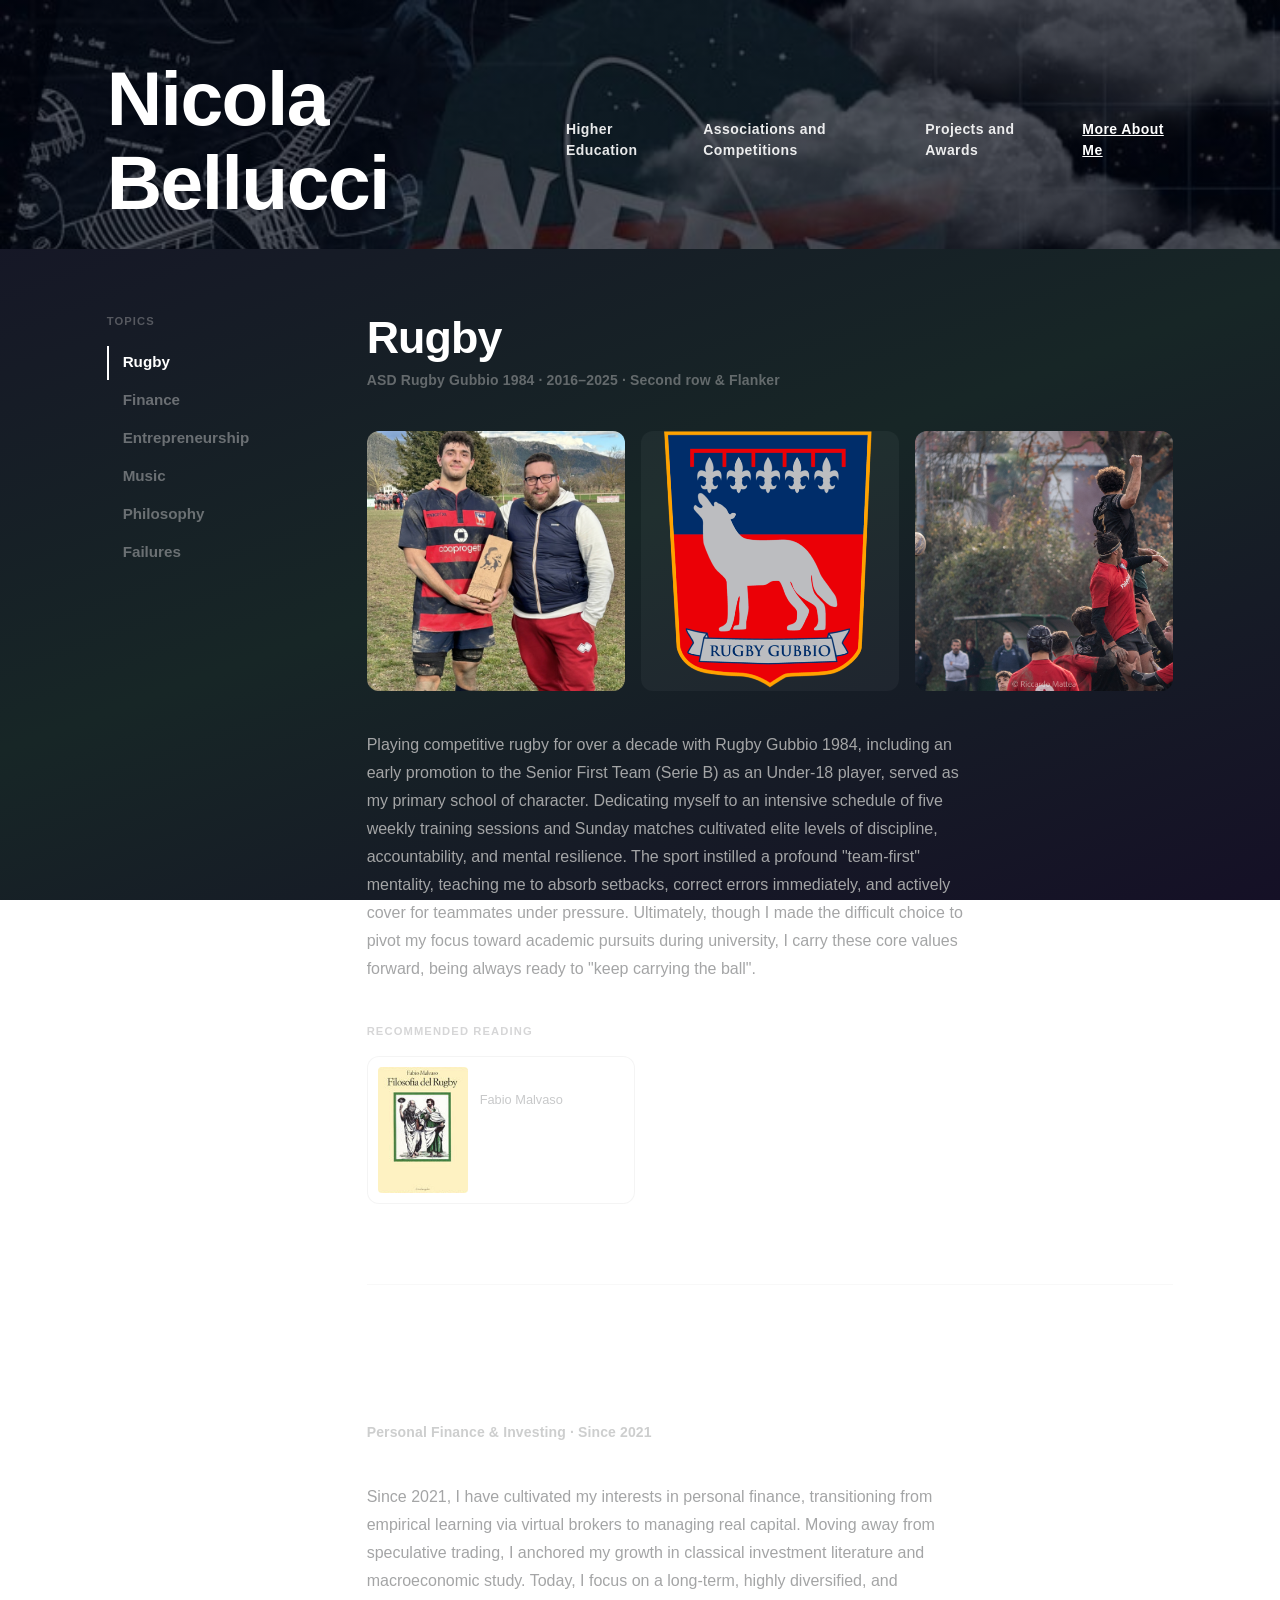
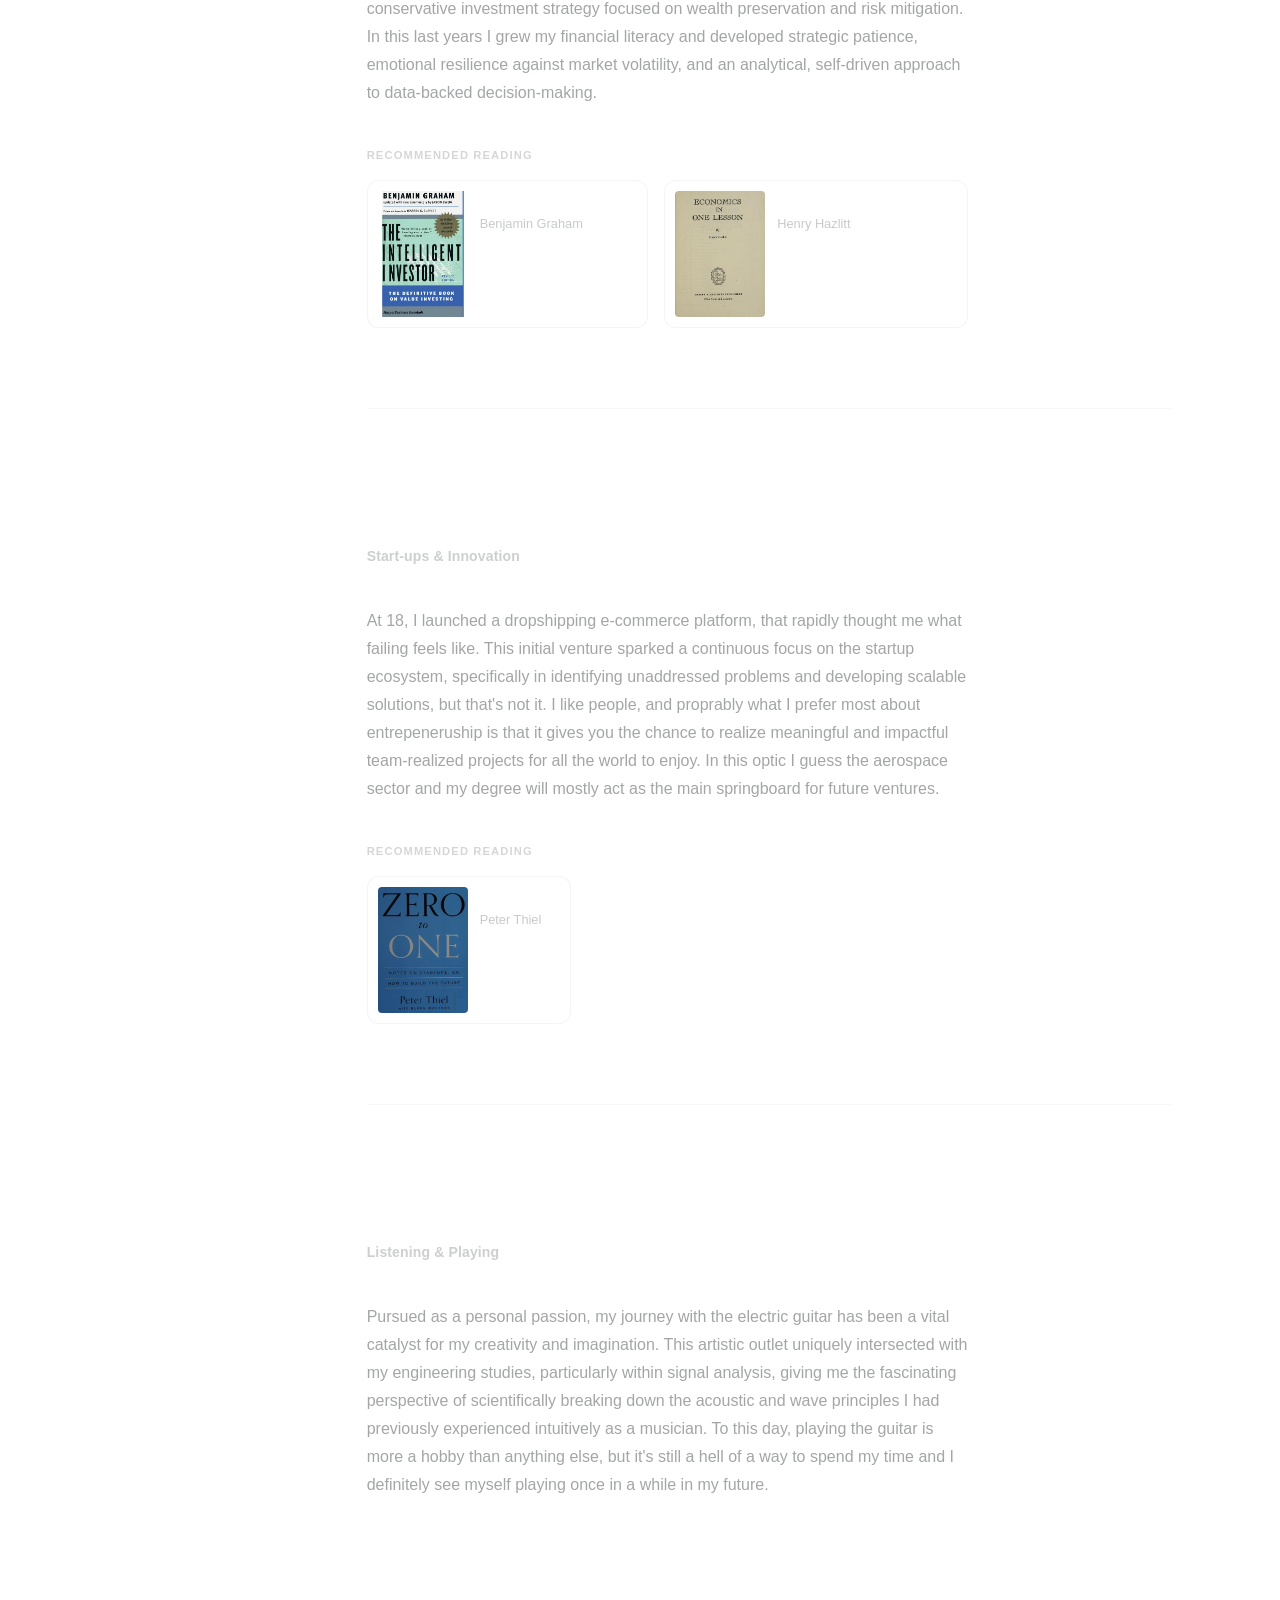
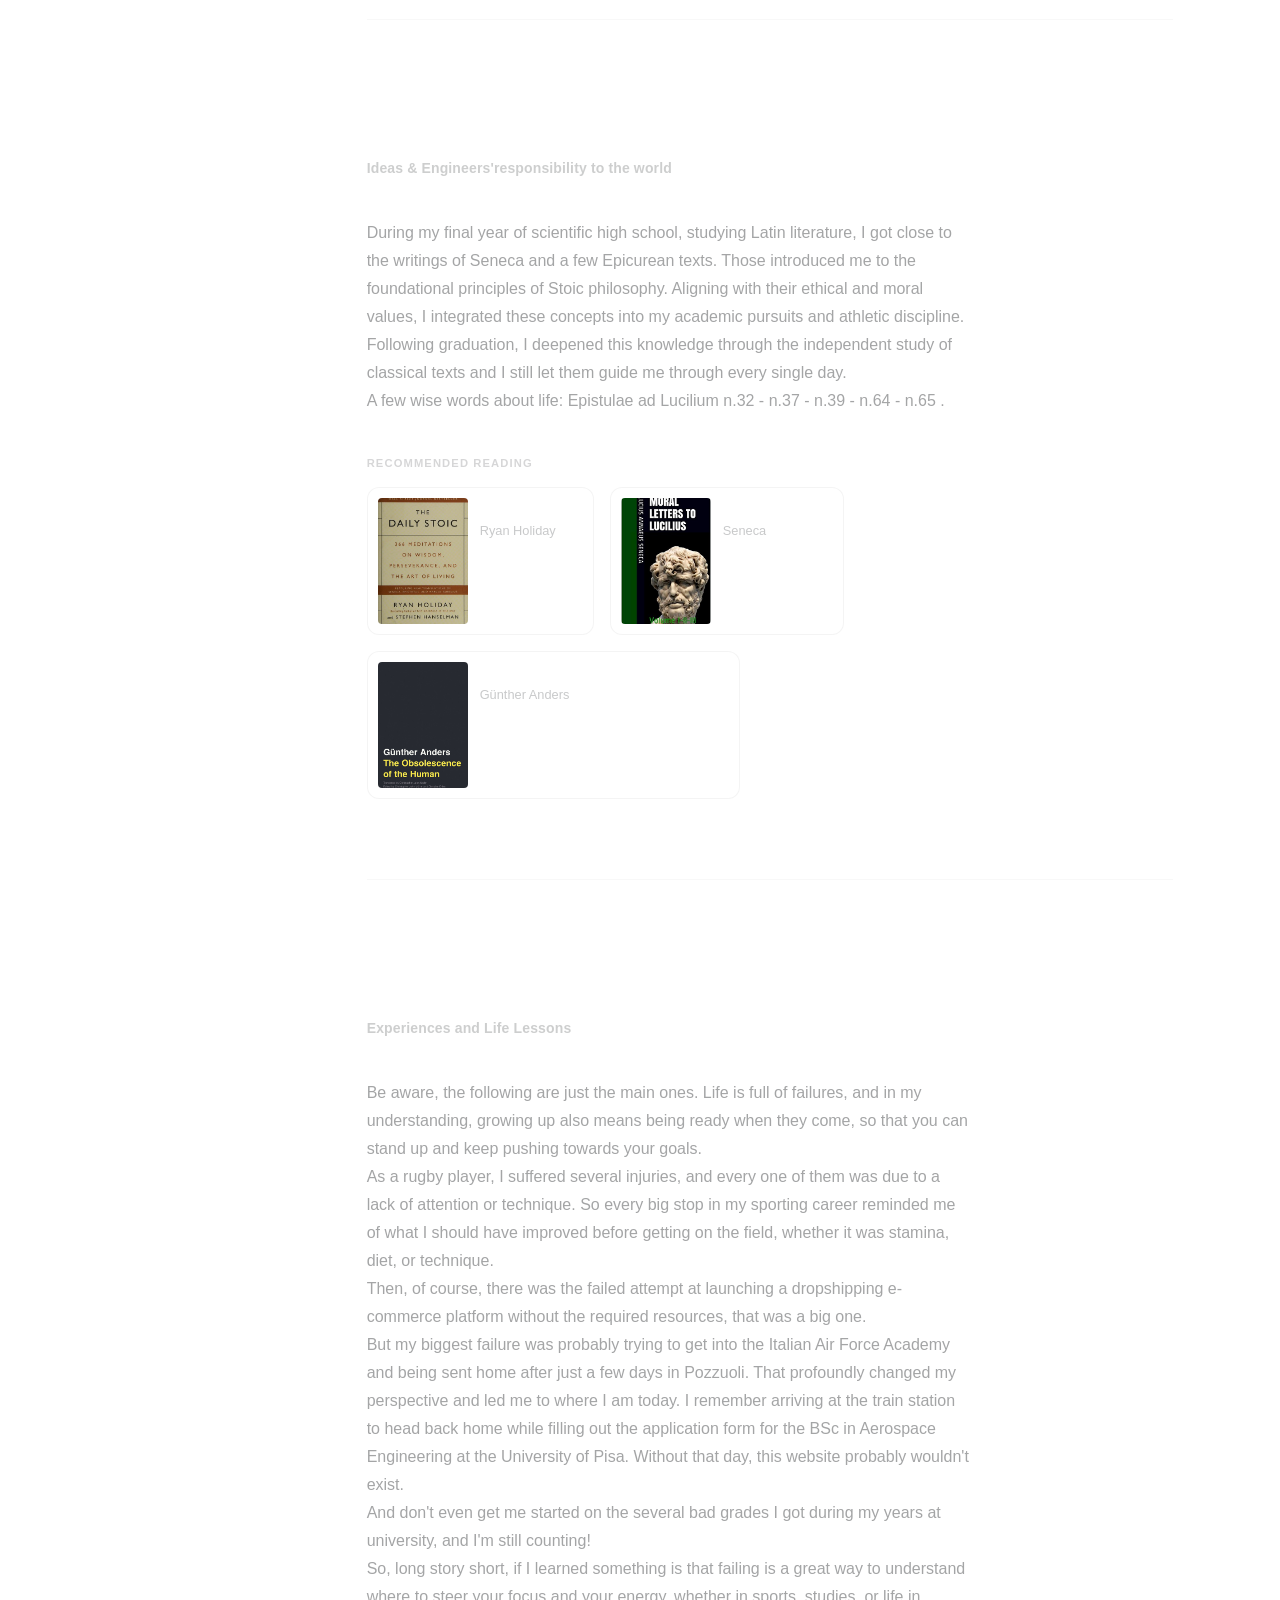
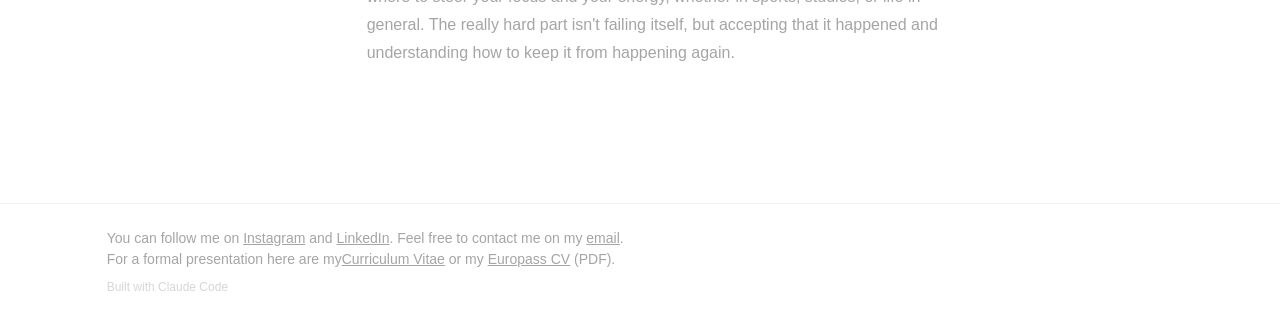
==== about.html @ 5cc0370a "Commit 8" ====
<!DOCTYPE html>
<html lang="en">
<head>
  <meta charset="UTF-8">
  <meta name="viewport" content="width=device-width, initial-scale=1.0">
  <title>More About Me — Nicola Bellucci</title>
  <link rel="icon" type="image/svg+xml" href="data:image/svg+xml,%3Csvg xmlns='http://www.w3.org/2000/svg' viewBox='0 0 24 24' fill='none' stroke='%234ade80' stroke-width='2' stroke-linecap='round' stroke-linejoin='round'%3E%3Cpath d='M10.325 4.317c.426 -1.756 2.924 -1.756 3.35 0a1.724 1.724 0 0 0 2.573 1.066c1.543 -.94 3.31 .826 2.37 2.37a1.724 1.724 0 0 0 1.065 2.572c1.756 .426 1.756 2.924 0 3.35a1.724 1.724 0 0 0 -1.066 2.573c.94 1.543 -.826 3.31 -2.37 2.37a1.724 1.724 0 0 0 -2.572 1.065c-.426 1.756 -2.924 1.756 -3.35 0a1.724 1.724 0 0 0 -2.573 -1.066c-1.543 .94 -3.31 -.826 -2.37 -2.37a1.724 1.724 0 0 0 -1.065 -2.572c-1.756 -.426 -1.756 -2.924 0 -3.35a1.724 1.724 0 0 0 1.066 -2.573c-.94 -1.543 .826 -3.31 2.37 -2.37c1 .608 2.296 .07 2.572 -1.065z'/%3E%3Cpath d='M9 12a3 3 0 1 0 6 0a3 3 0 0 0 -6 0'/%3E%3C/svg%3E">
  <style>
    @font-face {
      font-family: "Avenir Next";
      src: local("AvenirNext-Bold"), url(./fonts/AvenirNext-Bold.woff2);
      font-weight: 700;
      font-style: normal;
    }

    :root {
      --c-primary: #ffffff;
      --c-secondary: #A4A5A6;
    }

    *, *::before, *::after {
      box-sizing: border-box;
      margin: 0;
      padding: 0;
    }

    html {
      font-size: 16px;
      line-height: 1.5;
      font-family: "Avenir Next", Avenir, "Helvetica Neue", sans-serif;
      color: var(--c-secondary);
      background: linear-gradient(160deg, #151026 0%, #172626 55%, #151026 100%) fixed;
    }

    html, body {
      overflow-x: hidden;
    }

    a {
      color: #A4A5A6;
      text-decoration: underline;
    }

    /* HEADER */
    header {
      display: flex;
      justify-content: space-between;
      align-items: center;
      padding: 3.5rem 8.333vw 1.5rem;
      background: linear-gradient(rgba(0,5,20,0.52), rgba(0,5,20,0.52)),
                  url(headerbackground.jpg) center top / cover fixed;
    }

    .site-title {
      font-size: clamp(3.5rem, 6vw, 6.25rem);
      font-weight: 700;
      color: white;
      line-height: 1.1;
      letter-spacing: -0.02em;
      text-decoration: none;
    }

    .site-title:hover {
      color: white;
    }

    .site-nav {
      display: flex;
      gap: 2rem;
      align-items: center;
    }

    .site-nav a {
      font-size: 0.875rem;
      font-weight: 700;
      color: rgba(255, 255, 255, 0.9);
      text-decoration: none;
      letter-spacing: 0.03em;
    }

    .site-nav a:hover {
      color: white;
      text-decoration: underline;
    }

    .site-nav a.active {
      color: white;
      text-decoration: underline;
    }

    /* MAIN LAYOUT */
    .about-layout {
      display: flex;
      gap: 5rem;
      padding: 4rem 8.333vw;
      align-items: flex-start;
      max-width: 1400px;
      margin: 0 auto;
    }

    /* SIDEBAR */
    .sidebar {
      width: 180px;
      flex-shrink: 0;
      position: sticky;
      top: 3rem;
    }

    .sidebar-label {
      font-size: 0.7rem;
      font-weight: 700;
      letter-spacing: 0.1em;
      text-transform: uppercase;
      color: rgba(164, 165, 166, 0.45);
      margin-bottom: 1rem;
    }

    .sidebar-nav {
      display: flex;
      flex-direction: column;
      gap: 0.25rem;
    }

    .sidebar-nav a {
      font-size: 0.95rem;
      font-weight: 700;
      color: rgba(164, 165, 166, 0.6);
      text-decoration: none;
      padding: 0.35rem 0 0.35rem 0.875rem;
      border-left: 2px solid transparent;
      transition: color 0.2s, border-color 0.2s;
    }

    .sidebar-nav a:hover,
    .sidebar-nav a.active {
      color: white;
      border-left-color: white;
    }

    /* CONTENT */
    .about-content {
      flex: 1;
      min-width: 0;
    }

    .topic-section {
      padding-bottom: 5rem;
      border-bottom: 1px solid rgba(164, 165, 166, 0.08);
      margin-bottom: 5rem;
    }

    .topic-section:last-child {
      border-bottom: none;
      margin-bottom: 0;
      padding-bottom: 2rem;
    }

    .topic-heading {
      font-size: clamp(2rem, 3.5vw, 3.25rem);
      font-weight: 700;
      letter-spacing: -0.02em;
      color: white;
      line-height: 1.1;
      margin-bottom: 0.5rem;
    }

    .topic-subtitle {
      font-size: 0.875rem;
      color: rgba(164, 165, 166, 0.55);
      margin-bottom: 2.5rem;
      font-weight: 700;
      letter-spacing: 0.01em;
    }

    .topic-context {
      font-size: 1rem;
      line-height: 1.75;
      color: var(--c-secondary);
      margin-bottom: 2.5rem;
      max-width: 68ch;
    }

    /* Images */
    .topic-images {
      display: flex;
      gap: 1rem;
      margin-bottom: 2.5rem;
      flex-wrap: wrap;
    }

    .topic-images img {
      border-radius: 0.75rem;
      object-fit: cover;
      object-position: center top;
      flex: 1;
      min-width: 180px;
      height: 260px;
    }

    /* Book references */
    .books-heading {
      font-size: 0.7rem;
      font-weight: 700;
      letter-spacing: 0.1em;
      text-transform: uppercase;
      color: rgba(164, 165, 166, 0.45);
      margin-bottom: 1rem;
    }

    .books-grid {
      display: flex;
      gap: 1rem;
      flex-wrap: wrap;
    }

    .book-card {
      background: rgba(255, 255, 255, 0.07);
      border: 1px solid rgba(164, 165, 166, 0.12);
      border-radius: 0.75rem;
      padding: 0.625rem;
      display: inline-flex;
      gap: 0.75rem;
      align-items: flex-start;
      transition: background 0.2s;
    }

    .book-card:hover {
      background: rgba(255, 255, 255, 0.11);
    }

    .book-cover {
      width: 90px;
      height: 126px;
      border-radius: 4px;
      object-fit: cover;
      flex-shrink: 0;
    }

    .book-info {
      display: flex;
      flex-direction: column;
      gap: 0.25rem;
    }

    .book-title {
      font-size: 0.9rem;
      font-weight: 700;
      color: white;
      line-height: 1.3;
    }

    .book-author {
      font-size: 0.8rem;
      color: rgba(164, 165, 166, 0.6);
    }

    /* Footer */
    footer {
      padding: 1.5rem 8.333vw;
      border-top: 1px solid rgba(164, 165, 166, 0.15);
      font-size: 0.875rem;
    }

    .credit {
      margin-top: 0.5rem;
      font-size: 0.75rem;
      color: rgba(164, 165, 166, 0.45);
    }

    .credit a {
      color: inherit;
      text-decoration: underline;
    }

    /* Responsive */
    @media (max-width: 768px) {
      header {
        flex-direction: column;
        gap: 1.25rem;
        padding: 2rem 1.5rem 1.75rem;
        background-attachment: scroll;
      }

      .site-nav {
        flex-wrap: wrap;
        gap: 1rem 1.5rem;
      }

      .about-layout {
        flex-direction: column;
        padding: 2rem 1.5rem;
        gap: 2rem;
      }

      .sidebar {
        width: 100%;
        position: static;
      }

      .sidebar-nav {
        flex-direction: row;
        flex-wrap: wrap;
        gap: 0.5rem 1.25rem;
      }

      .sidebar-nav a {
        border-left: none;
        border-bottom: 2px solid transparent;
        padding-left: 0;
        padding-bottom: 0.2rem;
      }

      .sidebar-nav a:hover,
      .sidebar-nav a.active {
        border-left-color: transparent;
        border-bottom-color: white;
      }

      .topic-images {
        flex-direction: column;
      }

      .topic-images img {
        min-width: 0;
        width: 100%;
        height: 220px;
      }

      .book-card {
        width: 100%;
      }

      footer {
        padding: 1.5rem;
        text-align: center;
      }
    }
  </style>
</head>
<body>
  <header>
    <a href="index.html" class="site-title">Nicola Bellucci</a>
    <nav class="site-nav">
      <a href="index.html#education">Higher Education</a>
      <a href="index.html#associations">Associations and Competitions</a>
      <a href="index.html#projects-awards">Projects and Awards</a>
      <a href="about.html" class="active">More About Me</a>
    </nav>
  </header>

  <div class="about-layout">
    <aside class="sidebar">
      <div class="sidebar-label">Topics</div>
      <nav class="sidebar-nav">
        <a href="#rugby">Rugby</a>
        <a href="#finance">Finance</a>
        <a href="#entrepreneurship">Entrepreneurship</a>
        <a href="#music">Music</a>
        <a href="#philosophy">Philosophy</a>
        <a href="#failures">Failures</a>
      </nav>
    </aside>

    <div class="about-content">

      <!-- RUGBY -->
      <section class="topic-section" id="rugby">
        <h2 class="topic-heading">Rugby</h2>
        <div class="topic-subtitle">ASD Rugby Gubbio 1984 &middot; 2016&ndash;2025 &middot; Second row &amp; Flanker</div>

        <div class="topic-images">
          <img src="rugby%20pictures/manofthematch.jpeg" alt="Man of the Match">
          <img src="rugby%20pictures/rugby-gubbio.png" alt="ASD Rugby Gubbio 1984" style="object-fit:contain;background:rgba(255,255,255,0.04);">
          <img src="rugby%20pictures/DSC07235.jpg" alt="Rugby photo">
        </div>

        <p class="topic-context">
          Playing competitive rugby for over a decade with Rugby Gubbio 1984, including an early promotion to the Senior First Team (Serie B) as an Under-18 player, served as my primary school of character. Dedicating myself to an intensive schedule of five weekly training sessions and Sunday matches cultivated elite levels of discipline, accountability, and mental resilience. The sport instilled a profound "team-first" mentality, teaching me to absorb setbacks, correct errors immediately, and actively cover for teammates under pressure. Ultimately, though I made the difficult choice to pivot my focus toward academic pursuits during university, I carry these core values forward, being always ready to "keep carrying the ball".</p>
        <div class="books-heading">Recommended Reading</div>
        <div class="books-grid">
          <div class="book-card">
            <img class="book-cover" src="covers/filosofia-rugby.jpg" alt="La filosofia del rugby cover">
            <div class="book-info">
              <div class="book-title">La filosofia del rugby</div>
              <div class="book-author">Fabio Malvaso</div>
            </div>
          </div>
        </div>
      </section>

      <!-- FINANCE -->
      <section class="topic-section" id="finance">
        <h2 class="topic-heading">Finance</h2>
        <div class="topic-subtitle">Personal Finance &amp; Investing &middot; Since 2021</div>

        <p class="topic-context">
          Since 2021, I have cultivated my interests in personal finance, transitioning from empirical learning via virtual brokers to managing real capital. Moving away from speculative trading, I anchored my growth in classical investment literature and macroeconomic study. Today, I focus on a long-term, highly diversified, and conservative investment strategy focused on wealth preservation and risk mitigation. In this last years I grew my financial literacy and developed strategic patience, emotional resilience against market volatility, and an analytical, self-driven approach to data-backed decision-making.
        </p>

        <div class="books-heading">Recommended Reading</div>
        <div class="books-grid">
          <div class="book-card">
            <img class="book-cover" src="covers/intelligent-investor.jpg" alt="The Intelligent Investor cover">
            <div class="book-info">
              <div class="book-title">The Intelligent Investor</div>
              <div class="book-author">Benjamin Graham</div>
            </div>
          </div>
          <div class="book-card">
            <img class="book-cover" src="covers/economics-one-lesson.jpg" alt="Economics in One Lesson cover">
            <div class="book-info">
              <div class="book-title">Economics in One Lesson</div>
              <div class="book-author">Henry Hazlitt</div>
            </div>
          </div>
        </div>
      </section>

      <!-- ENTREPRENEURSHIP -->
      <section class="topic-section" id="entrepreneurship">
        <h2 class="topic-heading">Entrepreneurship</h2>
        <div class="topic-subtitle">Start-ups &amp; Innovation</div>

        <p class="topic-context">
          At 18, I launched a dropshipping e-commerce platform, that rapidly thought me what failing feels like. This initial venture sparked a continuous focus on the startup ecosystem, specifically in identifying unaddressed problems and developing scalable solutions, but that's not it. I like people, and proprably what I prefer most about entrepeneruship is that it gives you the chance to realize meaningful and impactful team-realized projects for all the world to enjoy. In this optic I guess the aerospace sector and my degree will mostly act as the main springboard for future ventures.        </p>

        <div class="books-heading">Recommended Reading</div>
        <div class="books-grid">
          <div class="book-card">
            <img class="book-cover" src="covers/zero-to-one.jpg" alt="Zero to One cover">
            <div class="book-info">
              <div class="book-title">Zero to One</div>
              <div class="book-author">Peter Thiel</div>
            </div>
          </div>
        </div>
      </section>

      <!-- MUSIC -->
      <section class="topic-section" id="music">
        <h2 class="topic-heading">Music</h2>
        <div class="topic-subtitle">Listening &amp; Playing</div>

        <p class="topic-context">
          Pursued as a personal passion, my journey with the electric guitar has been a vital catalyst for my creativity and imagination. This artistic outlet uniquely intersected with my engineering studies, particularly within signal analysis, giving me the fascinating perspective of scientifically breaking down the acoustic and wave principles I had previously experienced intuitively as a musician. To this day, playing the guitar is more a hobby than anything else, but it's still a hell of a way to spend my time and I definitely see myself playing once in a while in my future.    </p>

      </section>

      <!-- PHILOSOPHY -->
      <section class="topic-section" id="philosophy">
        <h2 class="topic-heading">Philosophy</h2>
        <div class="topic-subtitle">Ideas &amp; Engineers'responsibility to the world</div>

        <p class="topic-context">
          During my final year of scientific high school, studying Latin literature, I got close to the writings of Seneca and a few Epicurean texts. Those introduced me to the foundational principles of Stoic philosophy. Aligning with their ethical and moral values, I integrated these concepts into my academic pursuits and athletic discipline. Following graduation, I deepened this knowledge through the independent study of classical texts and I still let them guide me through every single day. <br> A few wise words about life: Epistulae ad Lucilium n.32 - n.37 - n.39 - n.64 - n.65 .  </p>

        <div class="books-heading">Recommended Reading</div>
        <div class="books-grid">
          <div class="book-card">
            <img class="book-cover" src="covers/daily-stoic.jpg" alt="The Daily Stoic cover">
            <div class="book-info">
              <div class="book-title">The Daily Stoic</div>
              <div class="book-author">Ryan Holiday</div>
            </div>
          </div>
          <div class="book-card">
            <img class="book-cover" src="covers/lettere-lucilio.jpg" alt="Lettere a Lucilio cover">
            <div class="book-info">
              <div class="book-title">Lettere a Lucilio</div>
              <div class="book-author">Seneca</div>
            </div>
          </div>
          <div class="book-card">
            <img class="book-cover" src="covers/obsolescence-human.jpg" alt="The Obsolescence of Human Beings cover">
            <div class="book-info">
              <div class="book-title">The Obsolescence of Human Beings</div>
              <div class="book-author">G&uuml;nther Anders</div>
            </div>
          </div>
        </div>
      </section>

      <!-- FAILURES -->
      <section class="topic-section" id="failures">
        <h2 class="topic-heading">Failures</h2>
        <div class="topic-subtitle">Experiences and Life Lessons</div>

        <p class="topic-context">
          Be aware, the following are just the main ones. Life is full of failures, and in my understanding, growing up also means being ready when they come, so that you can stand up and keep pushing towards your goals. <br>
          As a rugby player, I suffered several injuries, and every one of them was due to a lack of attention or technique. So every big stop in my sporting career reminded me of what I should have improved before getting on the field, whether it was stamina, diet, or technique. <br>
          Then, of course, there was the failed attempt at launching a dropshipping e-commerce platform without the required resources, that was a big one.<br>
          But my biggest failure was probably trying to get into the Italian Air Force Academy and being sent home after just a few days in Pozzuoli. That profoundly changed my perspective and led me to where I am today. I remember arriving at the train station to head back home while filling out the application form for the BSc in Aerospace Engineering at the University of Pisa. Without that day, this website probably wouldn't exist.<br>
          And don't even get me started on the several bad grades I got during my years at university, and I'm still counting! <br> So, long story short, if I learned something is that failing is a great way to understand where to steer your focus and your energy, whether in sports, studies, or life in general. The really hard part isn't failing itself, but accepting that it happened and understanding how to keep it from happening again.
        </p>
      </section>

    </div>
  </div>

  <footer>
    <p>You can follow me on <a href="https://www.instagram.com/bel.nico.05/">Instagram</a> and <a href="https://www.linkedin.com/in/nicola-bellucci-a7a843324/">LinkedIn</a>. Feel free to contact me on my <a href="mailto:belnico05@gmail.com">email</a>.</p>
    <p>For a formal presentation here are my<a href="cv/Nicola-Bellucci-CV.pdf" target="_blank" rel="noopener">Curriculum Vitae</a> or my <a href="cv/Nicola-Bellucci-Europass.pdf" target="_blank" rel="noopener">Europass CV</a> (PDF).</p>
    <p class="credit">Built with Claude Code</p>
  </footer>

  <script>
    const sections = document.querySelectorAll('.topic-section');
    const navLinks = document.querySelectorAll('.sidebar-nav a');

    const sectionObserver = new IntersectionObserver((entries) => {
      entries.forEach(entry => {
        if (entry.isIntersecting) {
          navLinks.forEach(link => link.classList.remove('active'));
          const activeLink = document.querySelector(`.sidebar-nav a[href="#${entry.target.id}"]`);
          if (activeLink) activeLink.classList.add('active');
        }
      });
    }, { threshold: 0.25 });

    sections.forEach(section => sectionObserver.observe(section));
  </script>
</body>
</html>
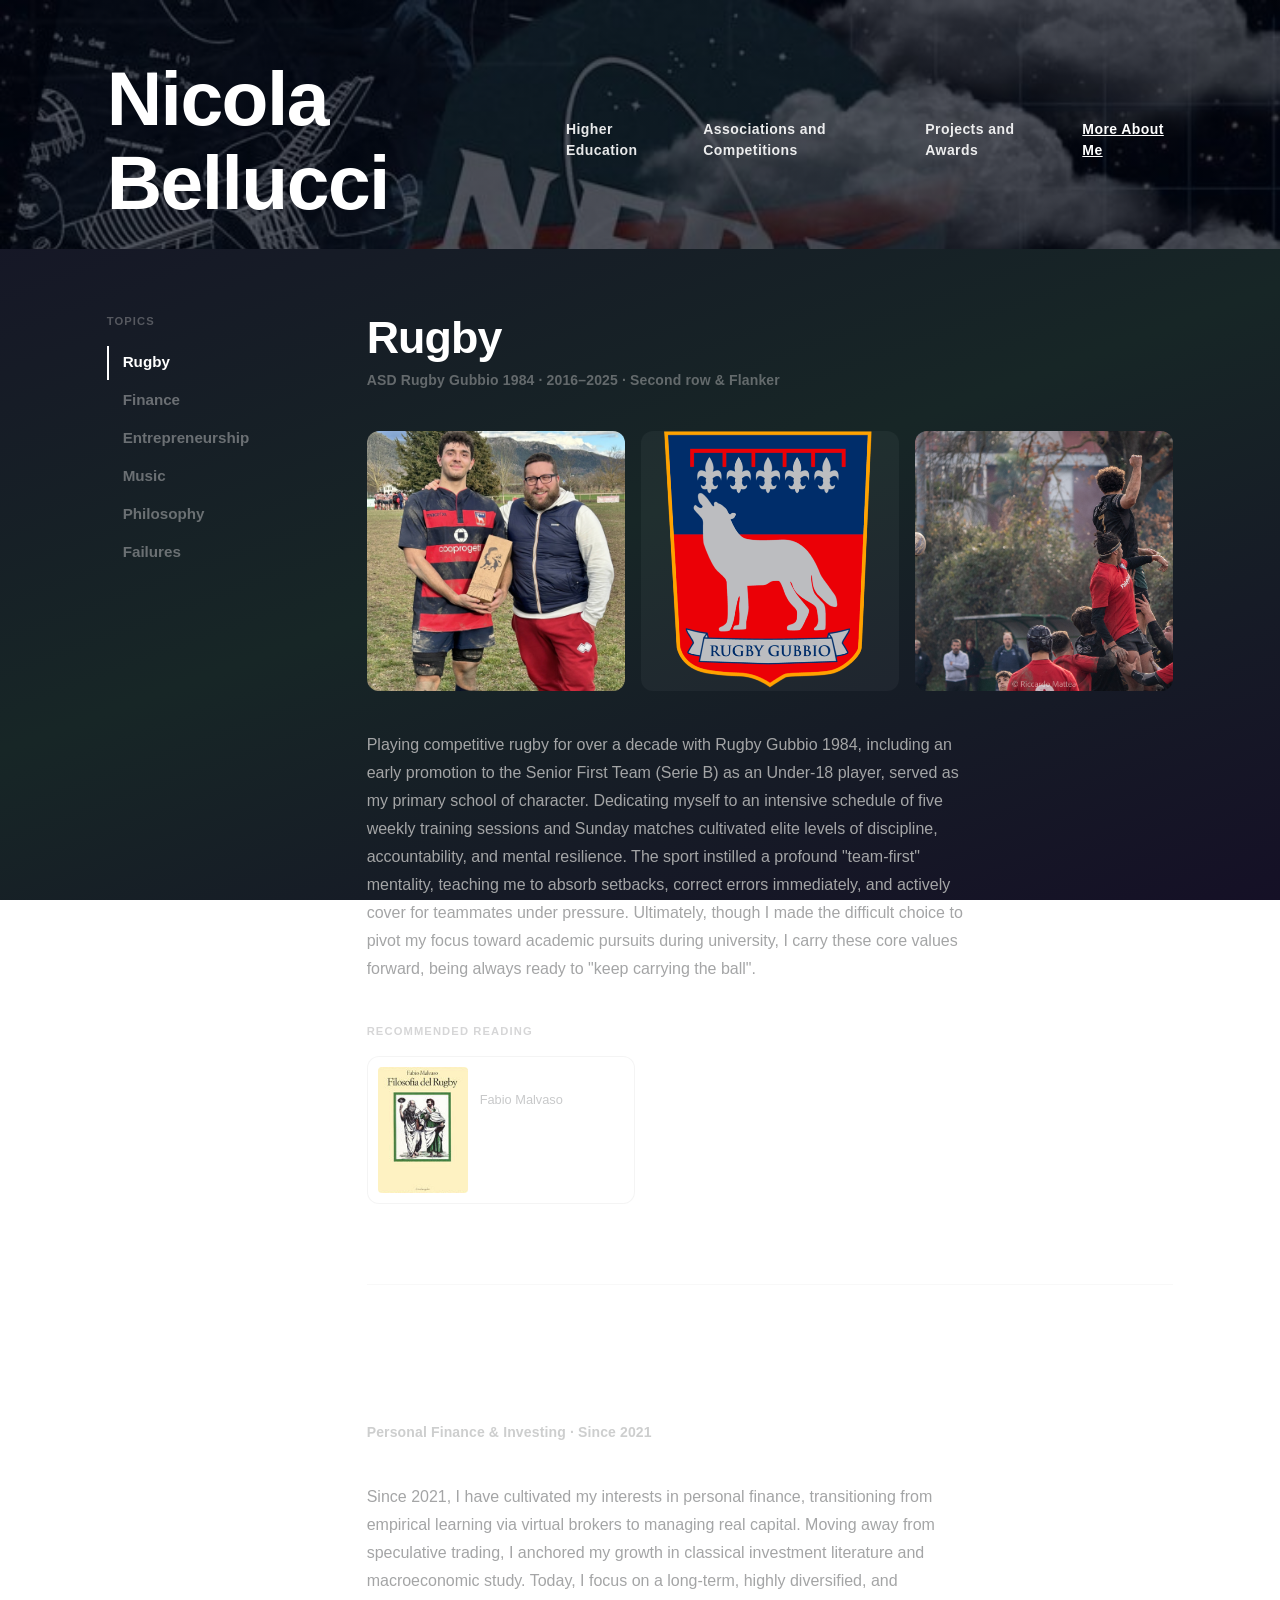
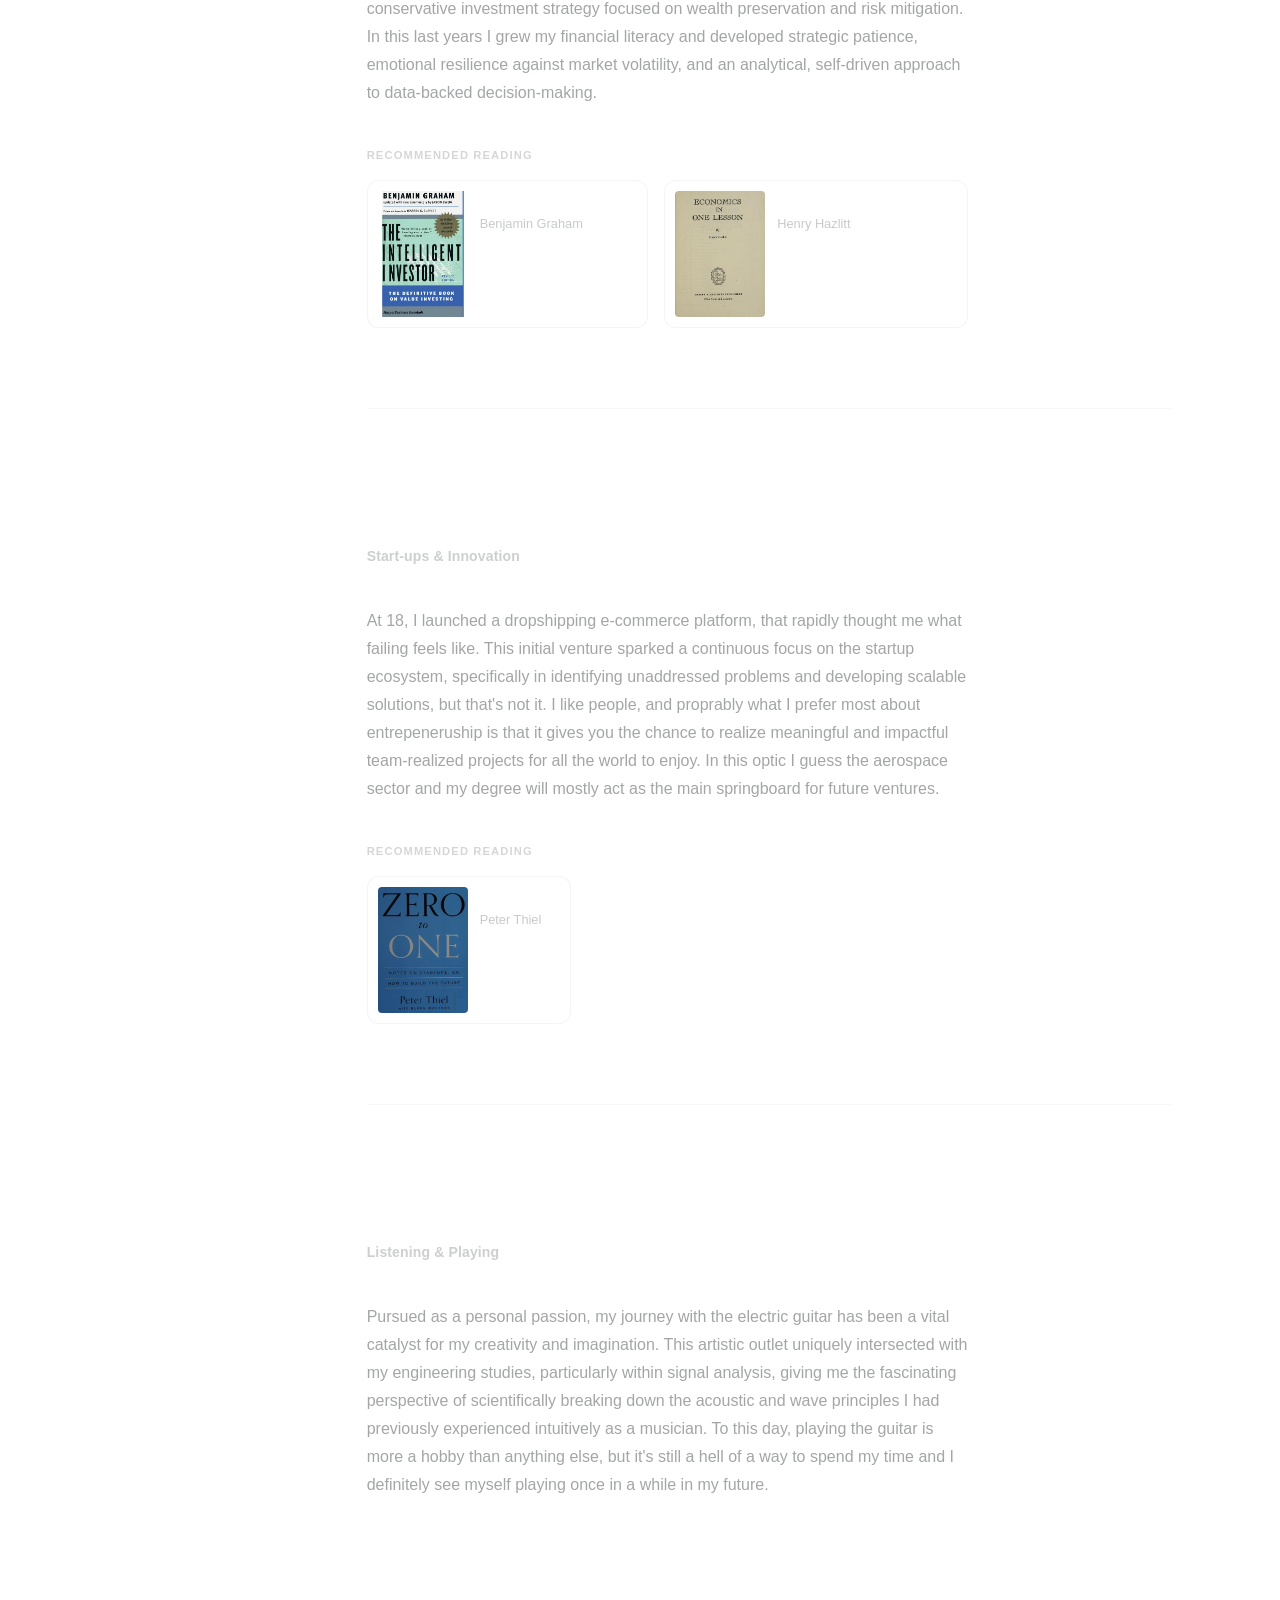
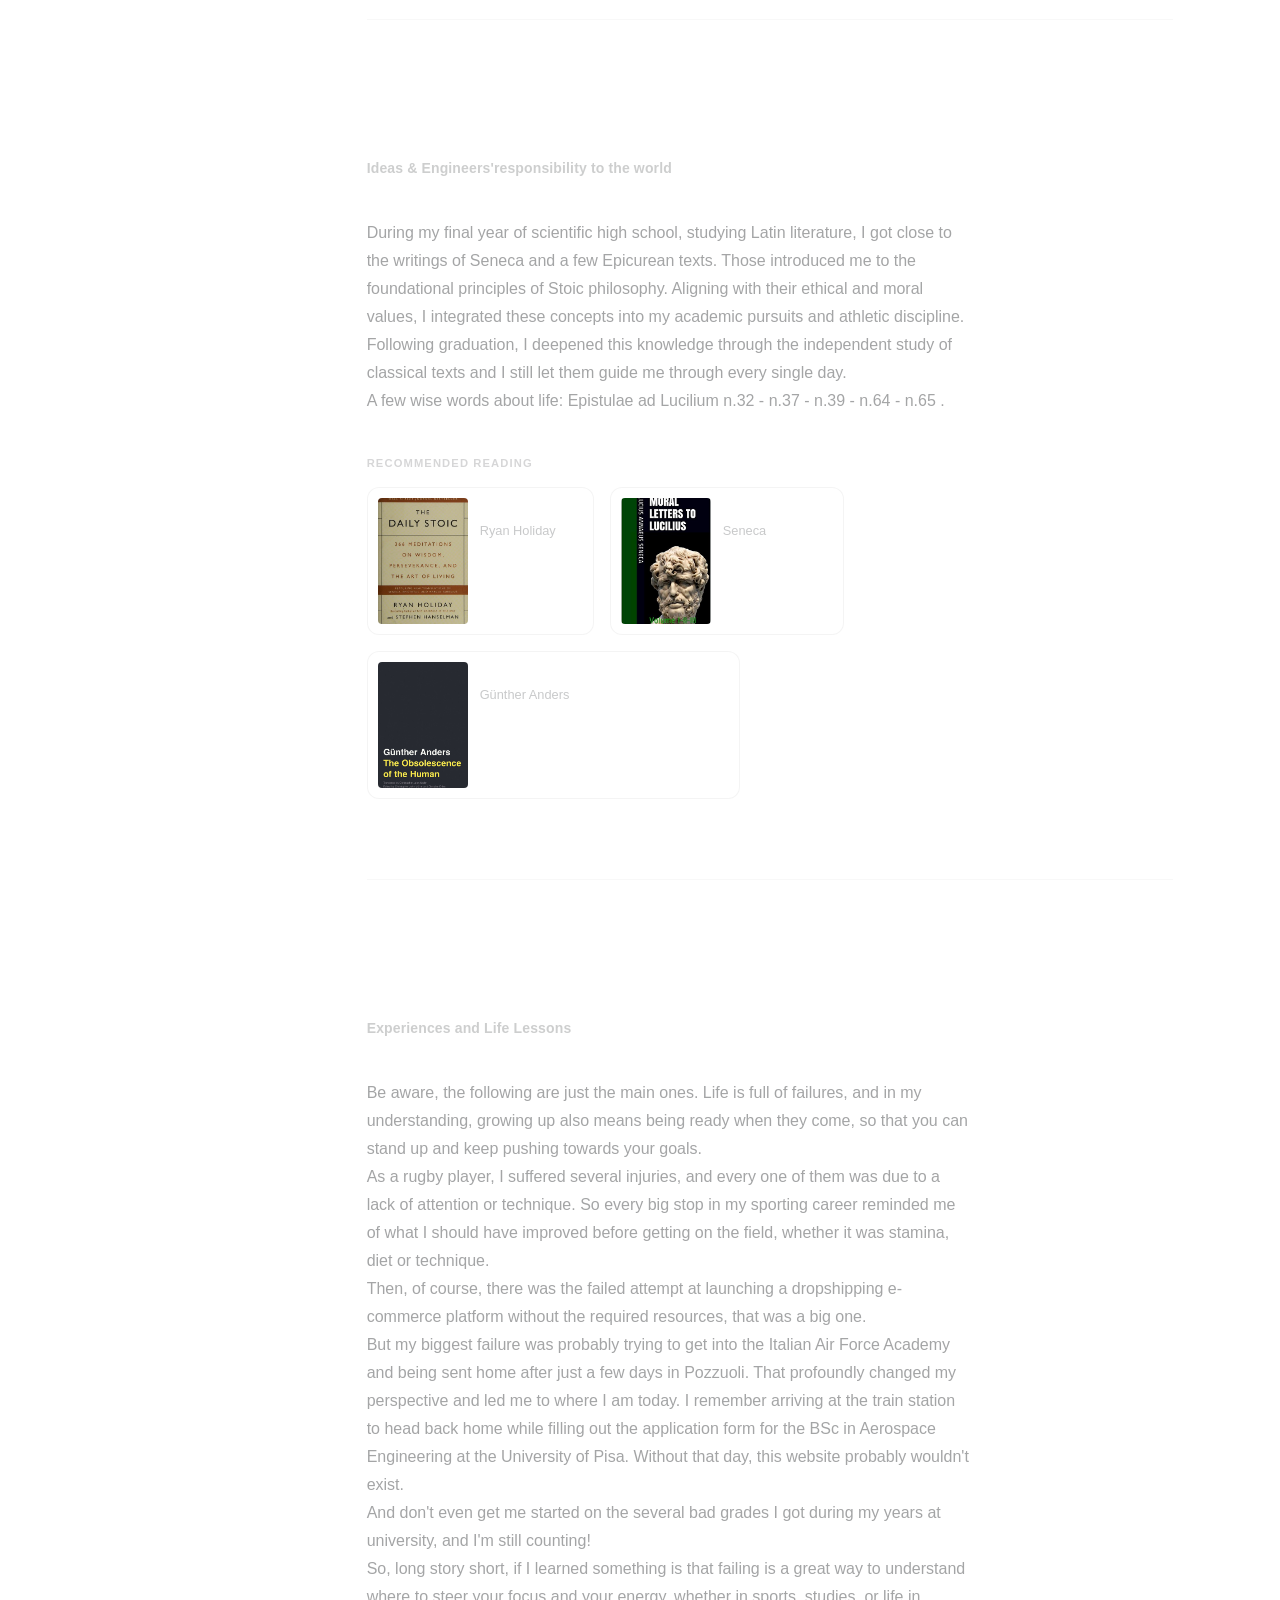
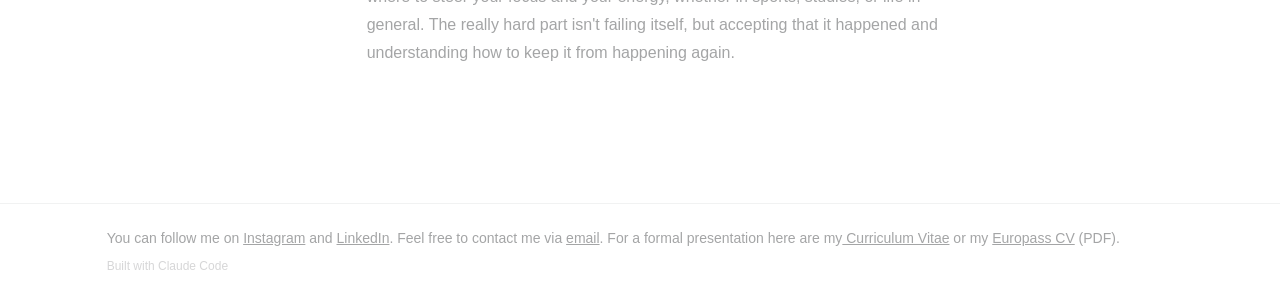
==== commit 4da16c5e: "Commit 8.1" ====
--- a/about.html
+++ b/about.html
@@ -487,7 +487,7 @@
 
         <p class="topic-context">
           Be aware, the following are just the main ones. Life is full of failures, and in my understanding, growing up also means being ready when they come, so that you can stand up and keep pushing towards your goals. <br>
-          As a rugby player, I suffered several injuries, and every one of them was due to a lack of attention or technique. So every big stop in my sporting career reminded me of what I should have improved before getting on the field, whether it was stamina, diet, or technique. <br>
+          As a rugby player, I suffered several injuries, and every one of them was due to a lack of attention or technique. So every big stop in my sporting career reminded me of what I should have improved before getting on the field, whether it was stamina, diet or technique. <br>
           Then, of course, there was the failed attempt at launching a dropshipping e-commerce platform without the required resources, that was a big one.<br>
           But my biggest failure was probably trying to get into the Italian Air Force Academy and being sent home after just a few days in Pozzuoli. That profoundly changed my perspective and led me to where I am today. I remember arriving at the train station to head back home while filling out the application form for the BSc in Aerospace Engineering at the University of Pisa. Without that day, this website probably wouldn't exist.<br>
           And don't even get me started on the several bad grades I got during my years at university, and I'm still counting! <br> So, long story short, if I learned something is that failing is a great way to understand where to steer your focus and your energy, whether in sports, studies, or life in general. The really hard part isn't failing itself, but accepting that it happened and understanding how to keep it from happening again.
@@ -498,8 +498,8 @@
   </div>
 
   <footer>
-    <p>You can follow me on <a href="https://www.instagram.com/bel.nico.05/">Instagram</a> and <a href="https://www.linkedin.com/in/nicola-bellucci-a7a843324/">LinkedIn</a>. Feel free to contact me on my <a href="mailto:belnico05@gmail.com">email</a>.</p>
-    <p>For a formal presentation here are my<a href="cv/Nicola-Bellucci-CV.pdf" target="_blank" rel="noopener">Curriculum Vitae</a> or my <a href="cv/Nicola-Bellucci-Europass.pdf" target="_blank" rel="noopener">Europass CV</a> (PDF).</p>
+    <p>You can follow me on <a href="https://www.instagram.com/bel.nico.05/">Instagram</a> and <a href="https://www.linkedin.com/in/nicola-bellucci-a7a843324/">LinkedIn</a>. Feel free to contact me via <a href="mailto:belnico05@gmail.com">email</a>.
+      For a formal presentation here are my<a href="cv/Nicola-Bellucci-CV.pdf" target="_blank" rel="noopener"> Curriculum Vitae</a> or my <a href="cv/Nicola-Bellucci-Europass.pdf" target="_blank" rel="noopener">Europass CV</a> (PDF).</p>
     <p class="credit">Built with Claude Code</p>
   </footer>
 
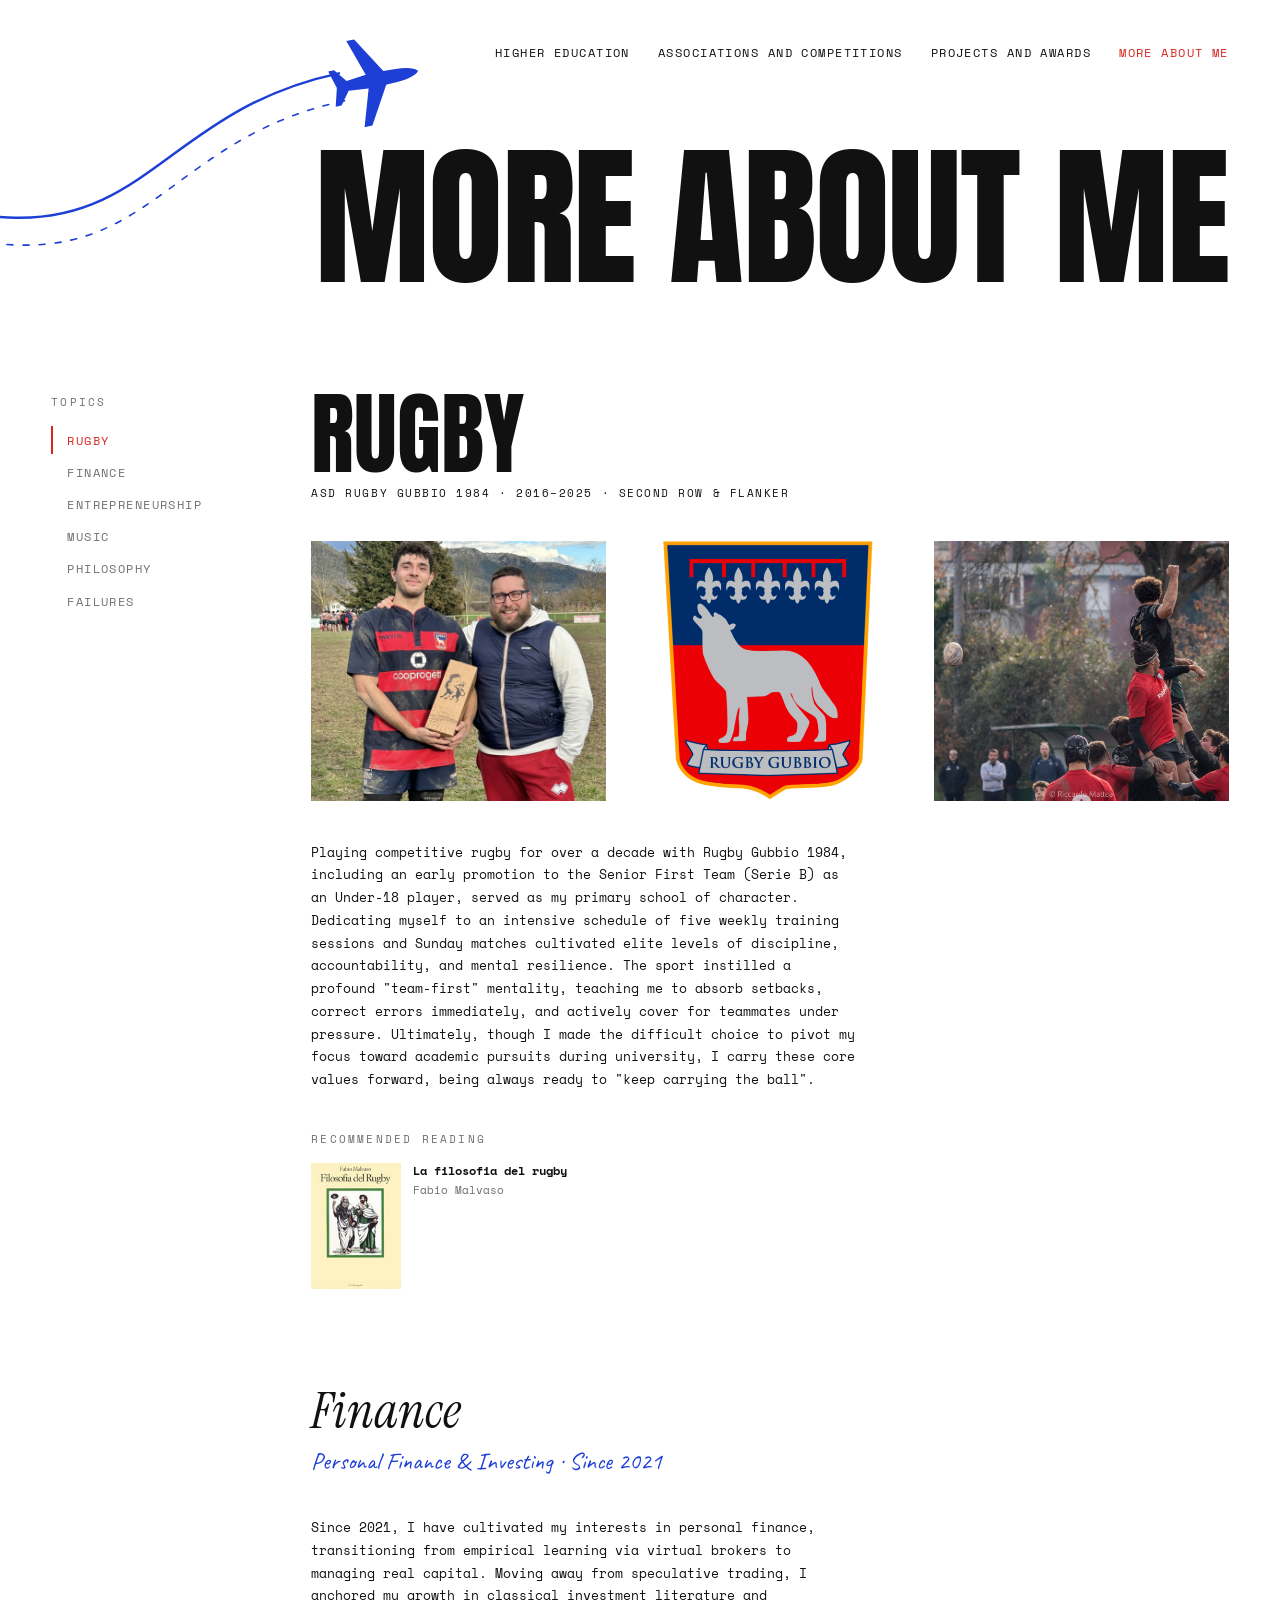
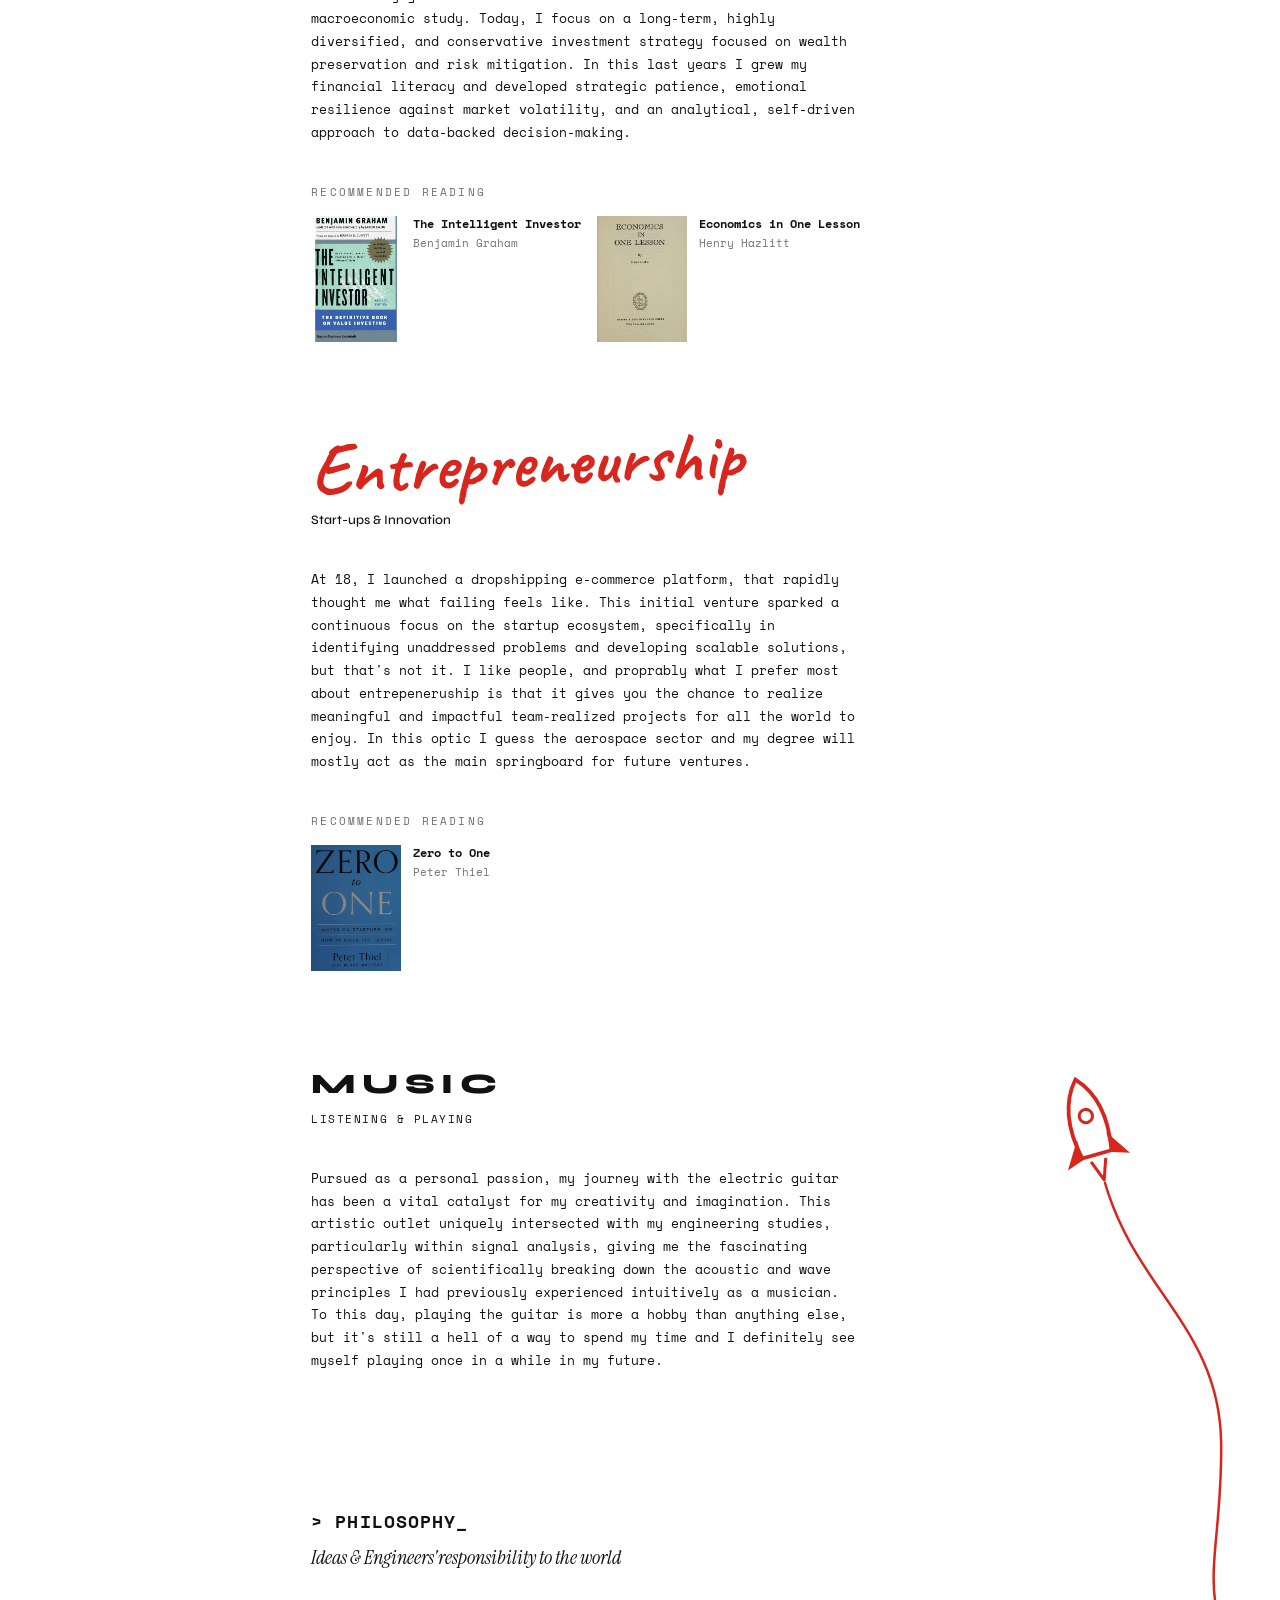
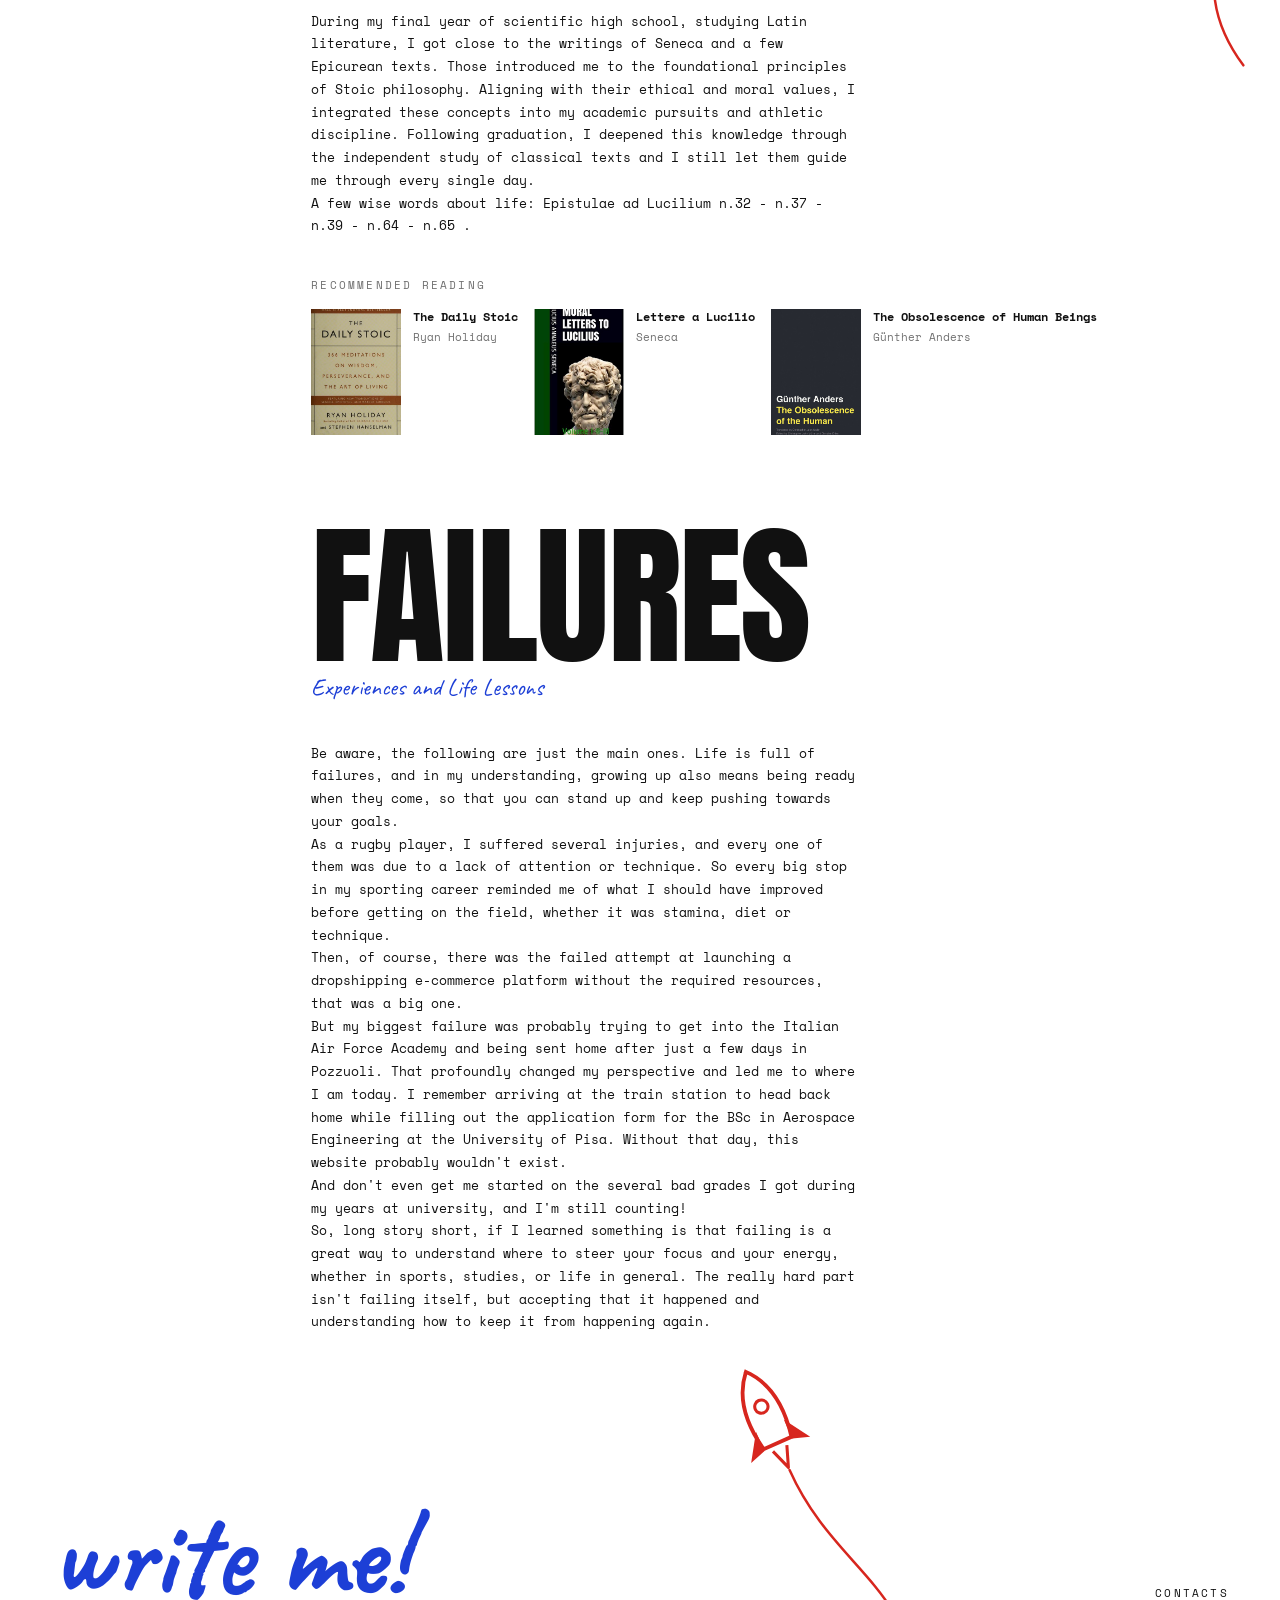
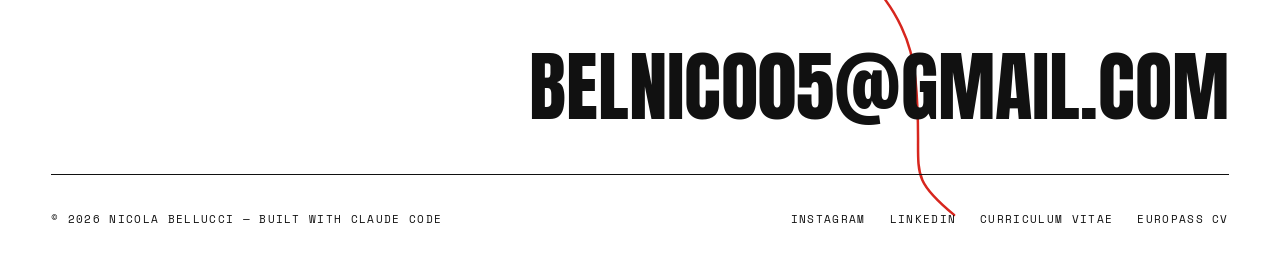
==== commit 8d85c526: "Port 2026 redesign into shared styles.css Move both pages' inline <style> blocks into one tokenised " ====
--- a/about.html
+++ b/about.html
@@ -4,351 +4,49 @@
   <meta charset="UTF-8">
   <meta name="viewport" content="width=device-width, initial-scale=1.0">
   <title>More About Me — Nicola Bellucci</title>
-  <link rel="icon" type="image/svg+xml" href="data:image/svg+xml,%3Csvg xmlns='http://www.w3.org/2000/svg' viewBox='0 0 24 24' fill='none' stroke='%234ade80' stroke-width='2' stroke-linecap='round' stroke-linejoin='round'%3E%3Cpath d='M10.325 4.317c.426 -1.756 2.924 -1.756 3.35 0a1.724 1.724 0 0 0 2.573 1.066c1.543 -.94 3.31 .826 2.37 2.37a1.724 1.724 0 0 0 1.065 2.572c1.756 .426 1.756 2.924 0 3.35a1.724 1.724 0 0 0 -1.066 2.573c.94 1.543 -.826 3.31 -2.37 2.37a1.724 1.724 0 0 0 -2.572 1.065c-.426 1.756 -2.924 1.756 -3.35 0a1.724 1.724 0 0 0 -2.573 -1.066c-1.543 .94 -3.31 -.826 -2.37 -2.37a1.724 1.724 0 0 0 -1.065 -2.572c-1.756 -.426 -1.756 -2.924 0 -3.35a1.724 1.724 0 0 0 1.066 -2.573c-.94 -1.543 .826 -3.31 2.37 -2.37c1 .608 2.296 .07 2.572 -1.065z'/%3E%3Cpath d='M9 12a3 3 0 1 0 6 0a3 3 0 0 0 -6 0'/%3E%3C/svg%3E">
-  <style>
-    @font-face {
-      font-family: "Avenir Next";
-      src: local("AvenirNext-Bold"), url(./fonts/AvenirNext-Bold.woff2);
-      font-weight: 700;
-      font-style: normal;
-    }
-
-    :root {
-      --c-primary: #ffffff;
-      --c-secondary: #A4A5A6;
-    }
-
-    *, *::before, *::after {
-      box-sizing: border-box;
-      margin: 0;
-      padding: 0;
-    }
-
-    html {
-      font-size: 16px;
-      line-height: 1.5;
-      font-family: "Avenir Next", Avenir, "Helvetica Neue", sans-serif;
-      color: var(--c-secondary);
-      background: linear-gradient(160deg, #151026 0%, #172626 55%, #151026 100%) fixed;
-    }
-
-    html, body {
-      overflow-x: hidden;
-    }
-
-    a {
-      color: #A4A5A6;
-      text-decoration: underline;
-    }
-
-    /* HEADER */
-    header {
-      display: flex;
-      justify-content: space-between;
-      align-items: center;
-      padding: 3.5rem 8.333vw 1.5rem;
-      background: linear-gradient(rgba(0,5,20,0.52), rgba(0,5,20,0.52)),
-                  url(headerbackground.jpg) center top / cover fixed;
-    }
-
-    .site-title {
-      font-size: clamp(3.5rem, 6vw, 6.25rem);
-      font-weight: 700;
-      color: white;
-      line-height: 1.1;
-      letter-spacing: -0.02em;
-      text-decoration: none;
-    }
-
-    .site-title:hover {
-      color: white;
-    }
-
-    .site-nav {
-      display: flex;
-      gap: 2rem;
-      align-items: center;
-    }
-
-    .site-nav a {
-      font-size: 0.875rem;
-      font-weight: 700;
-      color: rgba(255, 255, 255, 0.9);
-      text-decoration: none;
-      letter-spacing: 0.03em;
-    }
-
-    .site-nav a:hover {
-      color: white;
-      text-decoration: underline;
-    }
-
-    .site-nav a.active {
-      color: white;
-      text-decoration: underline;
-    }
-
-    /* MAIN LAYOUT */
-    .about-layout {
-      display: flex;
-      gap: 5rem;
-      padding: 4rem 8.333vw;
-      align-items: flex-start;
-      max-width: 1400px;
-      margin: 0 auto;
-    }
-
-    /* SIDEBAR */
-    .sidebar {
-      width: 180px;
-      flex-shrink: 0;
-      position: sticky;
-      top: 3rem;
-    }
-
-    .sidebar-label {
-      font-size: 0.7rem;
-      font-weight: 700;
-      letter-spacing: 0.1em;
-      text-transform: uppercase;
-      color: rgba(164, 165, 166, 0.45);
-      margin-bottom: 1rem;
-    }
-
-    .sidebar-nav {
-      display: flex;
-      flex-direction: column;
-      gap: 0.25rem;
-    }
-
-    .sidebar-nav a {
-      font-size: 0.95rem;
-      font-weight: 700;
-      color: rgba(164, 165, 166, 0.6);
-      text-decoration: none;
-      padding: 0.35rem 0 0.35rem 0.875rem;
-      border-left: 2px solid transparent;
-      transition: color 0.2s, border-color 0.2s;
-    }
-
-    .sidebar-nav a:hover,
-    .sidebar-nav a.active {
-      color: white;
-      border-left-color: white;
-    }
-
-    /* CONTENT */
-    .about-content {
-      flex: 1;
-      min-width: 0;
-    }
-
-    .topic-section {
-      padding-bottom: 5rem;
-      border-bottom: 1px solid rgba(164, 165, 166, 0.08);
-      margin-bottom: 5rem;
-    }
-
-    .topic-section:last-child {
-      border-bottom: none;
-      margin-bottom: 0;
-      padding-bottom: 2rem;
-    }
-
-    .topic-heading {
-      font-size: clamp(2rem, 3.5vw, 3.25rem);
-      font-weight: 700;
-      letter-spacing: -0.02em;
-      color: white;
-      line-height: 1.1;
-      margin-bottom: 0.5rem;
-    }
-
-    .topic-subtitle {
-      font-size: 0.875rem;
-      color: rgba(164, 165, 166, 0.55);
-      margin-bottom: 2.5rem;
-      font-weight: 700;
-      letter-spacing: 0.01em;
-    }
-
-    .topic-context {
-      font-size: 1rem;
-      line-height: 1.75;
-      color: var(--c-secondary);
-      margin-bottom: 2.5rem;
-      max-width: 68ch;
-    }
-
-    /* Images */
-    .topic-images {
-      display: flex;
-      gap: 1rem;
-      margin-bottom: 2.5rem;
-      flex-wrap: wrap;
-    }
-
-    .topic-images img {
-      border-radius: 0.75rem;
-      object-fit: cover;
-      object-position: center top;
-      flex: 1;
-      min-width: 180px;
-      height: 260px;
-    }
-
-    /* Book references */
-    .books-heading {
-      font-size: 0.7rem;
-      font-weight: 700;
-      letter-spacing: 0.1em;
-      text-transform: uppercase;
-      color: rgba(164, 165, 166, 0.45);
-      margin-bottom: 1rem;
-    }
-
-    .books-grid {
-      display: flex;
-      gap: 1rem;
-      flex-wrap: wrap;
-    }
-
-    .book-card {
-      background: rgba(255, 255, 255, 0.07);
-      border: 1px solid rgba(164, 165, 166, 0.12);
-      border-radius: 0.75rem;
-      padding: 0.625rem;
-      display: inline-flex;
-      gap: 0.75rem;
-      align-items: flex-start;
-      transition: background 0.2s;
-    }
-
-    .book-card:hover {
-      background: rgba(255, 255, 255, 0.11);
-    }
-
-    .book-cover {
-      width: 90px;
-      height: 126px;
-      border-radius: 4px;
-      object-fit: cover;
-      flex-shrink: 0;
-    }
-
-    .book-info {
-      display: flex;
-      flex-direction: column;
-      gap: 0.25rem;
-    }
-
-    .book-title {
-      font-size: 0.9rem;
-      font-weight: 700;
-      color: white;
-      line-height: 1.3;
-    }
-
-    .book-author {
-      font-size: 0.8rem;
-      color: rgba(164, 165, 166, 0.6);
-    }
-
-    /* Footer */
-    footer {
-      padding: 1.5rem 8.333vw;
-      border-top: 1px solid rgba(164, 165, 166, 0.15);
-      font-size: 0.875rem;
-    }
-
-    .credit {
-      margin-top: 0.5rem;
-      font-size: 0.75rem;
-      color: rgba(164, 165, 166, 0.45);
-    }
-
-    .credit a {
-      color: inherit;
-      text-decoration: underline;
-    }
-
-    /* Responsive */
-    @media (max-width: 768px) {
-      header {
-        flex-direction: column;
-        gap: 1.25rem;
-        padding: 2rem 1.5rem 1.75rem;
-        background-attachment: scroll;
-      }
-
-      .site-nav {
-        flex-wrap: wrap;
-        gap: 1rem 1.5rem;
-      }
-
-      .about-layout {
-        flex-direction: column;
-        padding: 2rem 1.5rem;
-        gap: 2rem;
-      }
-
-      .sidebar {
-        width: 100%;
-        position: static;
-      }
-
-      .sidebar-nav {
-        flex-direction: row;
-        flex-wrap: wrap;
-        gap: 0.5rem 1.25rem;
-      }
-
-      .sidebar-nav a {
-        border-left: none;
-        border-bottom: 2px solid transparent;
-        padding-left: 0;
-        padding-bottom: 0.2rem;
-      }
-
-      .sidebar-nav a:hover,
-      .sidebar-nav a.active {
-        border-left-color: transparent;
-        border-bottom-color: white;
-      }
-
-      .topic-images {
-        flex-direction: column;
-      }
-
-      .topic-images img {
-        min-width: 0;
-        width: 100%;
-        height: 220px;
-      }
-
-      .book-card {
-        width: 100%;
-      }
-
-      footer {
-        padding: 1.5rem;
-        text-align: center;
-      }
-    }
-  </style>
+  <link rel="icon" href="favicon.ico" sizes="32x32">
+  <link rel="icon" href="favicon.svg" type="image/svg+xml">
+  <link rel="apple-touch-icon" href="apple-touch-icon.png">
+  <link rel="preconnect" href="https://fonts.googleapis.com">
+  <link rel="preconnect" href="https://fonts.gstatic.com" crossorigin>
+  <link rel="stylesheet" href="https://fonts.googleapis.com/css2?family=Anton&family=Caveat:wght@500;700&family=Instrument+Serif:ital@0;1&family=Space+Mono:wght@400;700&family=Syne:wght@500;800&display=swap">
+  <link rel="stylesheet" href="styles.css">
 </head>
 <body>
-  <header>
-    <a href="index.html" class="site-title">Nicola Bellucci</a>
+  <!-- Rocket and plane glyphs, drawn by the .deco SVGs below -->
+  <svg class="sprites" width="0" height="0" aria-hidden="true">
+    <defs>
+      <g id="rocket">
+        <path class="rocket-hull" d="M0,-26 C10,-15 11,0 8,15 L-8,15 C-11,0 -10,-15 0,-26 Z" stroke="currentColor" stroke-width="2"/>
+        <circle cx="0" cy="-6" r="3.5" fill="none" stroke="currentColor" stroke-width="1.6"/>
+        <path d="M-8,5 L-17,19 L-8,16 Z" fill="currentColor"/>
+        <path d="M8,5 L17,19 L8,16 Z" fill="currentColor"/>
+        <path d="M-4,18 L0,29 L4,18" fill="none" stroke="currentColor" stroke-width="1.6" stroke-linejoin="round"/>
+      </g>
+      <path id="plane" d="M0,-22 C3,-20 3.5,-12 3.5,-5 L22,6 L22,10 L3.5,4 L2.5,14 L9,19 L9,22 L0,19.5 L-9,22 L-9,19 L-2.5,14 L-3.5,4 L-22,10 L-22,6 L-3.5,-5 C-3.5,-12 -3,-20 0,-22 Z" fill="currentColor"/>
+    </defs>
+  </svg>
+
+  <header class="page-head shell">
+    <svg class="deco deco--blue deco--page-plane" width="620" height="160" viewBox="0 0 620 160" aria-hidden="true">
+      <g transform="translate(580,50) rotate(78)">
+        <path class="trail" d="M-14,34 C-14,200 90,250 60,380 S-50,560 0,700"/>
+        <path class="trail trail--dashes" d="M14,34 C14,200 118,250 88,380 S-22,560 28,700"/>
+        <use href="#plane" transform="scale(2)"/>
+      </g>
+    </svg>
+
     <nav class="site-nav">
       <a href="index.html#education">Higher Education</a>
       <a href="index.html#associations">Associations and Competitions</a>
       <a href="index.html#projects-awards">Projects and Awards</a>
       <a href="about.html" class="active">More About Me</a>
     </nav>
+
+    <h1 class="page-title">More About Me</h1>
   </header>
 
-  <div class="about-layout">
+  <div class="about-layout shell">
     <aside class="sidebar">
       <div class="sidebar-label">Topics</div>
       <nav class="sidebar-nav">
@@ -365,12 +63,12 @@
 
       <!-- RUGBY -->
       <section class="topic-section" id="rugby">
-        <h2 class="topic-heading">Rugby</h2>
-        <div class="topic-subtitle">ASD Rugby Gubbio 1984 &middot; 2016&ndash;2025 &middot; Second row &amp; Flanker</div>
+        <h2 class="topic-heading title--poster">Rugby</h2>
+        <div class="topic-subtitle meta--caps">ASD Rugby Gubbio 1984 &middot; 2016&ndash;2025 &middot; Second row &amp; Flanker</div>
 
         <div class="topic-images">
           <img src="rugby%20pictures/manofthematch.jpeg" alt="Man of the Match">
-          <img src="rugby%20pictures/rugby-gubbio.png" alt="ASD Rugby Gubbio 1984" style="object-fit:contain;background:rgba(255,255,255,0.04);">
+          <img src="rugby%20pictures/rugby-gubbio.png" alt="ASD Rugby Gubbio 1984" class="topic-logo">
           <img src="rugby%20pictures/DSC07235.jpg" alt="Rugby photo">
         </div>
 
@@ -390,8 +88,8 @@
 
       <!-- FINANCE -->
       <section class="topic-section" id="finance">
-        <h2 class="topic-heading">Finance</h2>
-        <div class="topic-subtitle">Personal Finance &amp; Investing &middot; Since 2021</div>
+        <h2 class="topic-heading title--serif">Finance</h2>
+        <div class="topic-subtitle meta--hand">Personal Finance &amp; Investing &middot; Since 2021</div>
 
         <p class="topic-context">
           Since 2021, I have cultivated my interests in personal finance, transitioning from empirical learning via virtual brokers to managing real capital. Moving away from speculative trading, I anchored my growth in classical investment literature and macroeconomic study. Today, I focus on a long-term, highly diversified, and conservative investment strategy focused on wealth preservation and risk mitigation. In this last years I grew my financial literacy and developed strategic patience, emotional resilience against market volatility, and an analytical, self-driven approach to data-backed decision-making.
@@ -418,8 +116,8 @@
 
       <!-- ENTREPRENEURSHIP -->
       <section class="topic-section" id="entrepreneurship">
-        <h2 class="topic-heading">Entrepreneurship</h2>
-        <div class="topic-subtitle">Start-ups &amp; Innovation</div>
+        <h2 class="topic-heading title--hand">Entrepreneurship</h2>
+        <div class="topic-subtitle meta--sans">Start-ups &amp; Innovation</div>
 
         <p class="topic-context">
           At 18, I launched a dropshipping e-commerce platform, that rapidly thought me what failing feels like. This initial venture sparked a continuous focus on the startup ecosystem, specifically in identifying unaddressed problems and developing scalable solutions, but that's not it. I like people, and proprably what I prefer most about entrepeneruship is that it gives you the chance to realize meaningful and impactful team-realized projects for all the world to enjoy. In this optic I guess the aerospace sector and my degree will mostly act as the main springboard for future ventures.        </p>
@@ -438,8 +136,14 @@
 
       <!-- MUSIC -->
       <section class="topic-section" id="music">
-        <h2 class="topic-heading">Music</h2>
-        <div class="topic-subtitle">Listening &amp; Playing</div>
+        <svg class="deco deco--red deco--music-rocket" width="200" height="520" viewBox="0 0 200 520" aria-hidden="true">
+          <g transform="translate(60,60) rotate(-16)">
+            <path class="trail" d="M0,58 C0,170 70,230 40,340 S-30,480 0,560"/>
+            <use href="#rocket" transform="scale(1.9)"/>
+          </g>
+        </svg>
+        <h2 class="topic-heading title--spaced">Music</h2>
+        <div class="topic-subtitle meta--caps">Listening &amp; Playing</div>
 
         <p class="topic-context">
           Pursued as a personal passion, my journey with the electric guitar has been a vital catalyst for my creativity and imagination. This artistic outlet uniquely intersected with my engineering studies, particularly within signal analysis, giving me the fascinating perspective of scientifically breaking down the acoustic and wave principles I had previously experienced intuitively as a musician. To this day, playing the guitar is more a hobby than anything else, but it's still a hell of a way to spend my time and I definitely see myself playing once in a while in my future.    </p>
@@ -448,8 +152,8 @@
 
       <!-- PHILOSOPHY -->
       <section class="topic-section" id="philosophy">
-        <h2 class="topic-heading">Philosophy</h2>
-        <div class="topic-subtitle">Ideas &amp; Engineers'responsibility to the world</div>
+        <h2 class="topic-heading title--terminal">Philosophy</h2>
+        <div class="topic-subtitle meta--serif">Ideas &amp; Engineers'responsibility to the world</div>
 
         <p class="topic-context">
           During my final year of scientific high school, studying Latin literature, I got close to the writings of Seneca and a few Epicurean texts. Those introduced me to the foundational principles of Stoic philosophy. Aligning with their ethical and moral values, I integrated these concepts into my academic pursuits and athletic discipline. Following graduation, I deepened this knowledge through the independent study of classical texts and I still let them guide me through every single day. <br> A few wise words about life: Epistulae ad Lucilium n.32 - n.37 - n.39 - n.64 - n.65 .  </p>
@@ -482,8 +186,8 @@
 
       <!-- FAILURES -->
       <section class="topic-section" id="failures">
-        <h2 class="topic-heading">Failures</h2>
-        <div class="topic-subtitle">Experiences and Life Lessons</div>
+        <h2 class="topic-heading title--giant">Failures</h2>
+        <div class="topic-subtitle meta--hand">Experiences and Life Lessons</div>
 
         <p class="topic-context">
           Be aware, the following are just the main ones. Life is full of failures, and in my understanding, growing up also means being ready when they come, so that you can stand up and keep pushing towards your goals. <br>
@@ -497,25 +201,61 @@
     </div>
   </div>
 
-  <footer>
-    <p>You can follow me on <a href="https://www.instagram.com/bel.nico.05/">Instagram</a> and <a href="https://www.linkedin.com/in/nicola-bellucci-a7a843324/">LinkedIn</a>. Feel free to contact me via <a href="mailto:belnico05@gmail.com">email</a>.
-      For a formal presentation here are my<a href="cv/Nicola-Bellucci-CV.pdf" target="_blank" rel="noopener"> Curriculum Vitae</a> or my <a href="cv/Nicola-Bellucci-Europass.pdf" target="_blank" rel="noopener">Europass CV</a> (PDF).</p>
-    <p class="credit">Built with Claude Code</p>
+  <footer class="section contact shell">
+    <svg class="deco deco--red deco--contact-rocket" width="200" height="360" viewBox="0 0 200 360" aria-hidden="true">
+      <g transform="translate(70,60) rotate(-24)">
+        <path class="trail" d="M0,58 C0,160 60,210 30,300 S-20,380 10,440"/>
+        <use href="#rocket" transform="scale(1.9)"/>
+      </g>
+    </svg>
+
+    <div class="contact-head">
+      <div class="contact-hand">write me!</div>
+      <h2 class="section-label">Contacts</h2>
+    </div>
+
+    <a class="contact-email" href="mailto:belnico05@gmail.com">belnico05@gmail.com</a>
+
+    <div class="footer-bar">
+      <span>© 2026 Nicola Bellucci — Built with Claude Code</span>
+      <nav class="social-nav" aria-label="Social">
+        <a href="https://www.instagram.com/bel.nico.05/">Instagram</a>
+        <a href="https://www.linkedin.com/in/nicola-bellucci-a7a843324/">LinkedIn</a>
+        <a href="cv/Nicola-Bellucci-CV.pdf" target="_blank" rel="noopener">Curriculum Vitae</a>
+        <a href="cv/Nicola-Bellucci-Europass.pdf" target="_blank" rel="noopener">Europass CV</a>
+      </nav>
+    </div>
   </footer>
 
   <script>
-    const sections = document.querySelectorAll('.topic-section');
-    const navLinks = document.querySelectorAll('.sidebar-nav a');
+    const MOBILE_BP = 768; // px, same as the mobile breakpoint in styles.css
+    const sections = [...document.querySelectorAll('.topic-section')];
+    const navLinks = [...document.querySelectorAll('.sidebar-nav a')];
+    const nav = document.querySelector('.sidebar-nav');
+    const linkFor = id => document.querySelector(`.sidebar-nav a[href="#${id}"]`);
+    const visible = new Set();
+    const isMobile = () => window.matchMedia(`(max-width: ${MOBILE_BP}px)`).matches;
+
+    function setActive() {
+      // topmost section in the trigger band; if none, keep one lit anyway: the last
+      // section we've scrolled to the start of, defaulting to the first at the top.
+      let current = sections.find(s => visible.has(s.id));
+      if (!current) {
+        const line = window.innerHeight * 0.25;
+        current = [...sections].reverse().find(s => s.getBoundingClientRect().top <= line) || sections[0];
+      }
+      const link = linkFor(current.id);
+      navLinks.forEach(l => l.classList.toggle('active', l === link));
+      // keep the active chip centered in the mobile top bar (without moving the page)
+      if (link && isMobile()) {
+        nav.scrollTo({ left: link.offsetLeft - nav.clientWidth / 2 + link.clientWidth / 2, behavior: 'smooth' });
+      }
+    }
 
     const sectionObserver = new IntersectionObserver((entries) => {
-      entries.forEach(entry => {
-        if (entry.isIntersecting) {
-          navLinks.forEach(link => link.classList.remove('active'));
-          const activeLink = document.querySelector(`.sidebar-nav a[href="#${entry.target.id}"]`);
-          if (activeLink) activeLink.classList.add('active');
-        }
-      });
-    }, { threshold: 0.25 });
+      entries.forEach(e => e.isIntersecting ? visible.add(e.target.id) : visible.delete(e.target.id));
+      setActive();
+    }, { rootMargin: '-20% 0px -70% 0px', threshold: 0 });
 
     sections.forEach(section => sectionObserver.observe(section));
   </script>
--- a/styles.css
+++ b/styles.css
@@ -0,0 +1,930 @@
+/* Shared by index.html and about.html.
+
+   1  TOKENS       :root: every colour, type size and timing
+   2  BASE         reset, html, links
+   3  LAYOUT       .shell, .section, section labels, rocket and plane drawings
+   4  CHROME       masthead, site nav, home hero, contact footer
+   5  HOME         index.html
+   6  ABOUT        about.html
+   7  RESPONSIVE   tablet 769–1024px, mobile ≤768px
+   8  MOTION       scroll reveal
+*/
+
+/* ── 1 TOKENS ───────────────────────────────────────────────────────────
+
+   A restyle should only need this block. In order of impact:
+     palette   --c-ink, --c-bg, --c-red, --c-blue
+     type      --f-*, then the --t-* scale
+     space     --gutter, --section-pad
+     motion    --dur-*, --reveal-shift
+   Rules below never hardcode a colour, font size or duration.
+   The fonts are loaded from Google Fonts by a <link> in each page's <head>. */
+
+:root {
+  /* Palette */
+  --c-ink: #111111;                         /* text, rules */
+  --c-ink-soft: rgba(17, 17, 17, 0.6);      /* field names, inactive links */
+  --c-bg: #FFFFFF;
+  --c-red: #D7261E;                         /* rockets, hover, highlights */
+  --c-blue: #1D3FD6;                        /* planes, handwritten notes */
+  --c-video-bg: #000000;
+
+  /* Type */
+  --f-mono: "Space Mono", monospace;        /* base: labels, nav, running text */
+  --f-poster: "Anton", sans-serif;          /* the name, poster titles */
+  --f-serif: "Instrument Serif", serif;     /* always italic */
+  --f-hand: "Caveat", cursive;              /* handwritten notes */
+  --f-sans: "Syne", sans-serif;
+  --t-hero: clamp(84px, 17vw, 270px);       /* the name on the home page */
+  --t-degree: clamp(56px, 10vw, 168px);
+  --t-write: clamp(64px, 9vw, 140px);       /* "write me!" */
+  --t-statement: clamp(40px, 6.4vw, 104px); /* "WHO I AM" */
+  --t-email: clamp(36px, 6vw, 96px);
+  --t-poster: clamp(56px, 7vw, 108px);      /* entry titles, one size per style */
+  --t-hand: clamp(48px, 5.6vw, 84px);
+  --t-serif: clamp(36px, 4vw, 60px);
+  --t-spaced: clamp(20px, 2.2vw, 30px);
+  --t-giant: clamp(72px, 12vw, 190px);      /* about page title, last topic */
+  --t-tagline: clamp(24px, 2.4vw, 34px);
+  --t-note: 34px;                           /* handwritten note above a title */
+  --t-note-sm: 24px;                        /* handwritten dates */
+  --t-meta-serif: 20px;
+  --t-terminal: 18px;
+  --t-facts: 16px;                          /* degree fact list */
+  --t-lead: 15px;                           /* Syne paragraphs */
+  --t-body: 13px;                           /* mono running text */
+  --t-small: 12px;                          /* nav, sidebar, book titles */
+  --t-label: 11px;                          /* section labels, footer, dates */
+
+  /* Space */
+  --gutter: clamp(20px, 4vw, 64px);         /* side margin of every .shell band */
+  --section-pad: 72px;                      /* top of a .section */
+  --section-pad-end: 96px;                  /* bottom of a .section */
+  --page-max: 1400px;                       /* about.html layout width */
+
+  /* Motion */
+  --ease: ease;
+  --dur-fast: 0.2s;
+  --dur-reveal: 0.65s;
+  --reveal-shift: -60px;
+}
+
+/* ── 2 BASE ─────────────────────────────────────────────────────────── */
+
+*, *::before, *::after {
+  box-sizing: border-box;
+  margin: 0;
+  padding: 0;
+}
+
+html {
+  font-family: var(--f-mono);
+  color: var(--c-ink);
+  background: var(--c-bg);
+  scroll-behavior: smooth;
+}
+
+html, body {
+  overflow-x: clip;
+}
+
+/* headings take all their type from their class */
+h1, h2, h3 {
+  font: inherit;
+}
+
+a {
+  color: var(--c-ink);
+  text-decoration: none;
+}
+
+a:hover {
+  color: var(--c-red);
+}
+
+/* ── 3 LAYOUT ───────────────────────────────────────────────────────── */
+
+/* Side margins of every full-width band. Change --gutter, not this rule. */
+.shell {
+  padding-inline: var(--gutter);
+}
+
+/* A band of the page: a column of blocks, each pushed left or right */
+.section {
+  position: relative;
+  display: flex;
+  flex-direction: column;
+  padding-block: var(--section-pad) var(--section-pad-end);
+}
+
+/* "01 — Who I am": the small numbered heading of every section */
+.section-label {
+  font-size: var(--t-label);
+  letter-spacing: 0.2em;
+  text-transform: uppercase;
+}
+
+.section-label--end {
+  align-self: flex-end;
+}
+
+/* The mockup's six title styles, used by home entries and about topics,
+   and the date and subtitle styles that go with them */
+.title--poster {
+  font-family: var(--f-poster);
+  font-size: var(--t-poster);
+  line-height: 0.9;
+  text-transform: uppercase;
+}
+
+.title--serif {
+  font-family: var(--f-serif);
+  font-style: italic;
+  font-size: var(--t-serif);
+  line-height: 1;
+}
+
+.title--hand {
+  font-family: var(--f-hand);
+  font-weight: 700;
+  font-size: var(--t-hand);
+  line-height: 0.9;
+  color: var(--c-red);
+  transform: rotate(-2deg);
+  transform-origin: left center;
+}
+
+.title--spaced {
+  font-family: var(--f-sans);
+  font-weight: 800;
+  font-size: var(--t-spaced);
+  letter-spacing: 0.24em;
+  text-transform: uppercase;
+}
+
+.title--terminal {
+  font-weight: 700;
+  font-size: var(--t-terminal);
+  letter-spacing: 0.06em;
+  text-transform: uppercase;
+}
+
+.title--terminal::before { content: "> "; }
+.title--terminal::after  { content: "_"; }
+
+.title--giant {
+  font-family: var(--f-poster);
+  font-size: var(--t-giant);
+  line-height: 0.85;
+  letter-spacing: -0.01em;
+  text-transform: uppercase;
+}
+
+.meta--caps {
+  font-size: var(--t-label);
+  letter-spacing: 0.14em;
+  text-transform: uppercase;
+}
+
+.meta--hand {
+  font-family: var(--f-hand);
+  font-size: var(--t-note-sm);
+  color: var(--c-blue);
+}
+
+.meta--sans {
+  font-family: var(--f-sans);
+  font-weight: 500;
+  font-size: var(--t-body);
+}
+
+.meta--serif {
+  font-family: var(--f-serif);
+  font-style: italic;
+  font-size: var(--t-meta-serif);
+}
+
+/* Rockets and planes drawn behind the content. The glyphs are <defs> at the
+   top of each page; a .deco--* placement class positions each drawing. */
+.sprites {
+  position: absolute;
+}
+
+.deco {
+  position: absolute;
+  z-index: -1;
+  overflow: visible;
+  pointer-events: none;
+}
+
+.deco--red  { color: var(--c-red); }
+.deco--blue { color: var(--c-blue); }
+
+.rocket-hull {
+  fill: var(--c-bg);
+}
+
+.trail {
+  fill: none;
+  stroke: currentColor;
+  stroke-width: 2.5;
+  stroke-linecap: round;
+}
+
+.trail--dots   { stroke-width: 1.2; stroke-dasharray: 3 8; }
+.trail--dashes { stroke-width: 1.6; stroke-dasharray: 6 10; }
+
+.deco--hero-rocket    { left: 4%;   top: 170px; }
+.deco--hero-plane     { left: 28%;  top: 120px; }
+.deco--bio-rocket     { left: 50%;  top: 40px; }
+.deco--edu-plane      { left: 0;    top: 0; }
+.deco--assoc-rocket   { left: 52%;  top: 120px; }
+.deco--projects-plane { left: 20%;  bottom: -100px; }
+.deco--contact-rocket { right: 30%; top: -80px; }    /* nose in the gap above the block */
+.deco--page-plane     { left: -16%; top: 30px; }
+.deco--music-rocket   { right: 0;   top: 0; }
+
+/* ── 4 CHROME ───────────────────────────────────────────────────────── */
+
+.site-nav {
+  display: flex;
+  flex-wrap: wrap;
+  justify-content: flex-end;
+  gap: 4px 28px;
+  font-size: var(--t-small);
+  letter-spacing: 0.12em;
+  text-transform: uppercase;
+}
+
+.site-nav a {
+  padding-block: 12px;
+}
+
+.site-nav a.active {
+  color: var(--c-red);
+}
+
+/* Home page header: the nav on top, the name pushed to the bottom right */
+.hero {
+  position: relative;
+  min-height: 900px;
+  padding-block: 32px 64px;
+  display: flex;
+  flex-direction: column;
+}
+
+/* the note on the left of the name, both sitting on the same bottom line */
+.hero-main {
+  margin-top: auto;
+  padding-top: 120px;
+  display: flex;
+  justify-content: flex-end;
+  align-items: flex-end;
+  gap: 48px;
+}
+
+.hero-note {
+  width: 300px;
+  min-width: 180px;
+  flex-shrink: 1;
+  font-size: var(--t-body);
+  line-height: 1.75;
+}
+
+.site-title {
+  text-align: right;
+  font-family: var(--f-poster);
+  font-size: var(--t-hero);
+  line-height: 0.84;
+  letter-spacing: -0.01em;
+  text-transform: uppercase;
+}
+
+.tagline {
+  max-width: 400px;
+  margin-top: 48px;
+  font-family: var(--f-serif);
+  font-style: italic;
+  font-size: var(--t-tagline);
+  line-height: 1.15;
+}
+
+/* about.html header: the nav, then the page title on the right */
+.page-head {
+  position: relative;
+  padding-block: 32px 48px;
+}
+
+.page-title {
+  padding-top: 80px;
+  text-align: right;
+  font-family: var(--f-poster);
+  font-size: var(--t-giant);
+  line-height: 0.84;
+  letter-spacing: -0.01em;
+  text-transform: uppercase;
+}
+
+/* Footer: the contact block */
+.contact {
+  padding-bottom: 40px;
+  gap: 48px;
+}
+
+.contact-head {
+  display: flex;
+  flex-wrap: wrap;
+  justify-content: space-between;
+  align-items: flex-end;
+  gap: 32px;
+}
+
+.contact-hand {
+  font-family: var(--f-hand);
+  font-weight: 700;
+  font-size: var(--t-write);
+  line-height: 0.8;
+  color: var(--c-blue);
+}
+
+.contact-email {
+  align-self: flex-end;
+  max-width: 100%;
+  overflow-wrap: anywhere;
+  text-align: right;
+  font-family: var(--f-poster);
+  font-size: var(--t-email);
+  line-height: 1;
+  text-transform: uppercase;
+}
+
+.footer-bar {
+  display: flex;
+  flex-wrap: wrap;
+  justify-content: space-between;
+  align-items: center;
+  gap: 16px;
+  padding-top: 24px;
+  border-top: 1px solid var(--c-ink);
+  font-size: var(--t-label);
+  letter-spacing: 0.12em;
+  text-transform: uppercase;
+}
+
+.social-nav {
+  display: flex;
+  flex-wrap: wrap;
+  gap: 4px 24px;
+}
+
+.social-nav a {
+  padding-block: 12px;
+}
+
+/* ── 5 HOME ─────────────────────────────────────────────────────────── */
+
+/* 01 Who I am */
+.bio-section {
+  gap: 48px;
+}
+
+.bio-statement {
+  max-width: 960px;
+  font-family: var(--f-sans);
+  font-weight: 800;
+  font-size: var(--t-statement);
+  line-height: 0.95;
+  letter-spacing: -0.03em;
+}
+
+/* under the statement: the text on the left, the photo at the far right */
+.bio-row {
+  display: flex;
+  flex-wrap: wrap;
+  justify-content: space-between;
+  align-items: flex-start;
+  gap: 40px;
+}
+
+.profile-picture {
+  width: 220px;
+  height: 220px;
+  object-fit: cover;
+  display: block;
+}
+
+.bio-text {
+  max-width: 340px;
+  font-size: var(--t-body);
+  line-height: 1.75;
+}
+
+/* 02 Higher education: the degree, then one row of facts per school */
+.degree-section {
+  gap: 40px;
+}
+
+.degree {
+  align-self: flex-end;
+  text-align: right;
+}
+
+.degree-note {
+  font-family: var(--f-hand);
+  font-size: var(--t-note);
+  color: var(--c-blue);
+}
+
+.degree-title {
+  font-family: var(--f-serif);
+  font-style: italic;
+  font-size: var(--t-degree);
+  line-height: 0.9;
+  letter-spacing: -0.02em;
+}
+
+.degree-row {
+  display: flex;
+  flex-wrap: wrap;
+  justify-content: space-between;
+  align-items: flex-end;
+  gap: 40px;
+}
+
+.degree-facts {
+  display: flex;
+  align-items: center;
+  gap: 24px;
+  margin-left: 10%;
+}
+
+.facts {
+  display: grid;
+  grid-template-columns: auto auto;
+  gap: 14px 40px;
+  font-size: var(--t-facts);
+  letter-spacing: 0.08em;
+  text-transform: uppercase;
+}
+
+.facts dt {
+  color: var(--c-ink-soft);
+}
+
+.degree-desc {
+  max-width: 420px;
+  margin-left: auto;                        /* stays right when the row wraps */
+  text-align: right;
+  font-family: var(--f-sans);
+  font-weight: 500;
+  font-size: var(--t-lead);
+  line-height: 1.5;
+}
+
+.degree-desc strong {
+  font-family: var(--f-poster);
+  font-weight: 400;
+  font-size: var(--t-body);
+  letter-spacing: 0.14em;
+  text-transform: uppercase;
+  color: var(--c-red);
+}
+
+.org-logo {
+  width: 72px;
+  height: 72px;
+  object-fit: contain;
+  flex-shrink: 0;
+}
+
+/* artwork inside a transparent margin (it fills 68% of the file):
+   scale it up to match logos that fill theirs, layout box unchanged */
+.org-logo--padded {
+  transform: scale(1.47);
+}
+
+/* 03–04 Entries span the width and alternate sides (.entry--end goes
+   right). Each title takes one of the .title--* styles. */
+.entries-section {
+  gap: 56px;
+}
+
+.entry {
+  display: flex;
+  flex-direction: column;
+  align-items: flex-start;
+}
+
+.entry--end {
+  align-items: flex-end;
+  text-align: right;
+}
+
+/* the title, with the logo (if any) right beside it, on the inner side */
+.entry-head {
+  align-self: stretch;
+  display: flex;
+  align-items: center;
+  gap: 24px;
+}
+
+.entry--end .entry-head {
+  flex-direction: row-reverse;
+}
+
+/* every logo as tall as 80% of the poster title line, the tallest one */
+.entry-head .org-logo {
+  width: auto;
+  height: calc(var(--t-poster) * 0.9 * 0.8);
+}
+
+/* a round logo looks smaller than a wide one at the same height */
+.entry-head .org-logo--round {
+  height: var(--t-poster);
+}
+
+.entry-meta {
+  margin-top: 10px;
+}
+
+.entry-desc {
+  max-width: 340px;
+  margin-top: 16px;
+  font-size: var(--t-body);
+  line-height: 1.75;
+}
+
+/* Projects: media beside a text that fills the rest of the row, left-aligned on either side */
+.project-body {
+  align-self: stretch;
+  display: flex;
+  gap: 28px;
+  align-items: flex-start;
+  margin-top: 24px;
+  text-align: left;
+}
+
+.project-body .entry-desc {
+  flex: 1;
+  max-width: none;
+  margin-top: 0;
+}
+
+.project-video {
+  width: 155px;
+  flex-shrink: 0;
+  background: var(--c-video-bg);
+}
+
+.cert-embed {
+  width: 320px;
+  flex-shrink: 0;
+  display: block;
+  object-fit: contain;
+}
+
+/* ── 6 ABOUT ────────────────────────────────────────────────────────── */
+
+.about-layout {
+  display: flex;
+  gap: 5rem;
+  padding-block: 4rem;
+  align-items: flex-start;
+  max-width: var(--page-max);
+  margin: 0 auto;
+}
+
+/* Sidebar */
+.sidebar {
+  width: 180px;
+  flex-shrink: 0;
+  position: sticky;
+  top: 3rem;
+}
+
+.sidebar-label {
+  font-size: var(--t-label);
+  letter-spacing: 0.2em;
+  text-transform: uppercase;
+  color: var(--c-ink-soft);
+  margin-bottom: 1rem;
+}
+
+.sidebar-nav {
+  display: flex;
+  flex-direction: column;
+  gap: 0.25rem;
+}
+
+.sidebar-nav a {
+  font-size: var(--t-small);
+  letter-spacing: 0.12em;
+  text-transform: uppercase;
+  color: var(--c-ink-soft);
+  padding: 0.35rem 0 0.35rem 0.875rem;
+  border-left: 2px solid transparent;
+  transition: color var(--dur-fast) var(--ease), border-color var(--dur-fast) var(--ease);
+}
+
+.sidebar-nav a:hover,
+.sidebar-nav a.active {
+  color: var(--c-red);
+  border-left-color: var(--c-red);
+}
+
+/* Content */
+.about-content {
+  flex: 1;
+  min-width: 0;
+}
+
+/* Each topic: a .title--* heading and a .meta--* subtitle */
+.topic-section {
+  position: relative;
+  padding-bottom: var(--section-pad-end);
+  scroll-margin-top: 2rem;
+}
+
+.topic-section:last-child {
+  padding-bottom: 0;
+}
+
+.topic-subtitle {
+  margin-top: 10px;
+  margin-bottom: 2.5rem;
+}
+
+.topic-context {
+  font-size: var(--t-body);
+  line-height: 1.75;
+  margin-bottom: 2.5rem;
+  max-width: 68ch;
+}
+
+/* Images */
+.topic-images {
+  display: flex;
+  gap: 1rem;
+  margin-bottom: 2.5rem;
+  flex-wrap: wrap;
+}
+
+.topic-images img {
+  object-fit: cover;
+  object-position: center top;
+  flex: 1;
+  min-width: 180px;
+  height: 260px;
+}
+
+/* a logo among the photos: shown whole */
+.topic-images .topic-logo {
+  object-fit: contain;
+}
+
+/* Book references */
+.books-heading {
+  font-size: var(--t-label);
+  letter-spacing: 0.2em;
+  text-transform: uppercase;
+  color: var(--c-ink-soft);
+  margin-bottom: 1rem;
+}
+
+.books-grid {
+  display: flex;
+  gap: 1rem;
+  flex-wrap: wrap;
+}
+
+.book-card {
+  display: inline-flex;
+  gap: 0.75rem;
+  align-items: flex-start;
+}
+
+.book-cover {
+  width: 90px;
+  height: 126px;
+  object-fit: cover;
+  flex-shrink: 0;
+}
+
+.book-info {
+  display: flex;
+  flex-direction: column;
+  gap: 0.25rem;
+}
+
+.book-title {
+  font-size: var(--t-small);
+  font-weight: 700;
+  line-height: 1.3;
+}
+
+.book-author {
+  font-size: var(--t-label);
+  color: var(--c-ink-soft);
+}
+
+/* ── 7 RESPONSIVE ───────────────────────────────────────────────────────
+
+   Two breakpoints, used everywhere:
+     tablet   769–1024px
+     mobile   ≤768px  (also MOBILE_BP in about.html's script: keep in sync)
+   Most of the type and the gutter scale on their own through clamp(). */
+
+/* Tablet */
+@media (max-width: 1024px) and (min-width: 769px) {
+  /* keep the plane off the right-aligned section label, the rocket between bio text and photo */
+  .deco--edu-plane {
+    left: -80px;
+  }
+
+  .deco--bio-rocket {
+    left: 38%;
+  }
+
+  /* narrower, so it stays clear of the hero rocket trail */
+  .hero-note {
+    width: 200px;
+  }
+
+  /* text runs full width around these here: no room to fly */
+  .deco--projects-plane,
+  .deco--contact-rocket,
+  .deco--page-plane,
+  .deco--music-rocket {
+    display: none;
+  }
+
+  .about-layout {
+    gap: 2.5rem;
+  }
+}
+
+/* Mobile */
+@media (max-width: 768px) {
+  /* Drawings: text runs full width here, so only the home plane stays,
+     flying in the band between the nav and the note */
+  .section .deco,
+  .topic-section .deco,
+  .page-head .deco,
+  .deco--hero-rocket {
+    display: none;
+  }
+
+  .deco--hero-plane {
+    top: 10px;
+  }
+
+  /* Chrome: a compact nav, and a hero only as tall as its content */
+  .site-nav {
+    justify-content: flex-start;
+  }
+
+  .site-nav a {
+    padding-block: 4px;
+  }
+
+  .hero {
+    min-height: 0;
+  }
+
+  .hero-main {
+    flex-direction: column;
+    align-items: stretch;
+    gap: 24px;
+    padding-top: 160px;
+  }
+
+  .hero-note {
+    width: auto;
+  }
+
+  .page-title {
+    padding-top: 48px;
+  }
+
+  /* logo above the facts, so the two columns fit the width */
+  .degree-facts {
+    margin-left: 0;
+    flex-direction: column;
+    align-items: flex-start;
+    gap: 16px;
+  }
+
+  .facts {
+    column-gap: 24px;
+  }
+
+  /* Home: project media above the text */
+  .project-body {
+    flex-direction: column;
+  }
+
+  .project-video {
+    width: 100%;
+    max-width: 280px;
+  }
+
+  .cert-embed {
+    width: 100%;
+    max-width: 360px;
+  }
+
+  /* About: the sidebar becomes a sticky, scrollable top bar */
+  .about-layout {
+    flex-direction: column;
+    align-items: stretch;                   /* or the photo row widens the column */
+    padding-block: 2rem;
+    gap: 2rem;
+  }
+
+  .topic-section {
+    scroll-margin-top: 4.5rem;
+  }
+
+  .sidebar {
+    top: 0;
+    z-index: 20;
+    width: 100vw;
+    margin-left: calc(50% - 50vw);
+    padding: 0.6rem var(--gutter);
+    background: var(--c-bg);
+    border-bottom: 1px solid var(--c-ink);
+  }
+
+  .sidebar-label {
+    display: none;
+  }
+
+  .sidebar-nav {
+    flex-direction: row;
+    flex-wrap: nowrap;
+    gap: 0.5rem 1.25rem;
+    overflow-x: auto;
+    scrollbar-width: none;
+  }
+
+  .sidebar-nav::-webkit-scrollbar {
+    display: none;
+  }
+
+  .sidebar-nav a {
+    border-left: none;
+    border-bottom: 2px solid transparent;
+    padding-left: 0;
+    padding-bottom: 0.2rem;
+    white-space: nowrap;
+  }
+
+  .sidebar-nav a:hover,
+  .sidebar-nav a.active {
+    border-left-color: transparent;
+    border-bottom-color: var(--c-red);
+  }
+
+  /* photos: one row that scrolls sideways, the next one peeking in */
+  .topic-images {
+    flex-wrap: nowrap;
+    overflow-x: auto;
+    scroll-snap-type: x mandatory;
+    scrollbar-width: none;
+  }
+
+  .topic-images::-webkit-scrollbar {
+    display: none;
+  }
+
+  .topic-images img {
+    flex: 0 0 80%;
+    min-width: 0;
+    height: 220px;
+    scroll-snap-align: start;
+  }
+
+  .book-card {
+    width: 100%;
+  }
+}
+
+/* ── 8 MOTION ───────────────────────────────────────────────────────────
+
+   Give any element .reveal and it slides in the first time it scrolls into
+   view; the script in index.html adds .section-visible. It only hides
+   content when JS is running (html.js) and the visitor allows motion, so
+   otherwise everything is simply visible. */
+
+@media (prefers-reduced-motion: no-preference) {
+  .js .reveal {
+    opacity: 0;
+    transform: translateX(var(--reveal-shift));
+    transition: opacity var(--dur-reveal) var(--ease), transform var(--dur-reveal) var(--ease);
+  }
+
+  .js .reveal.section-visible {
+    opacity: 1;
+    transform: none;
+  }
+}
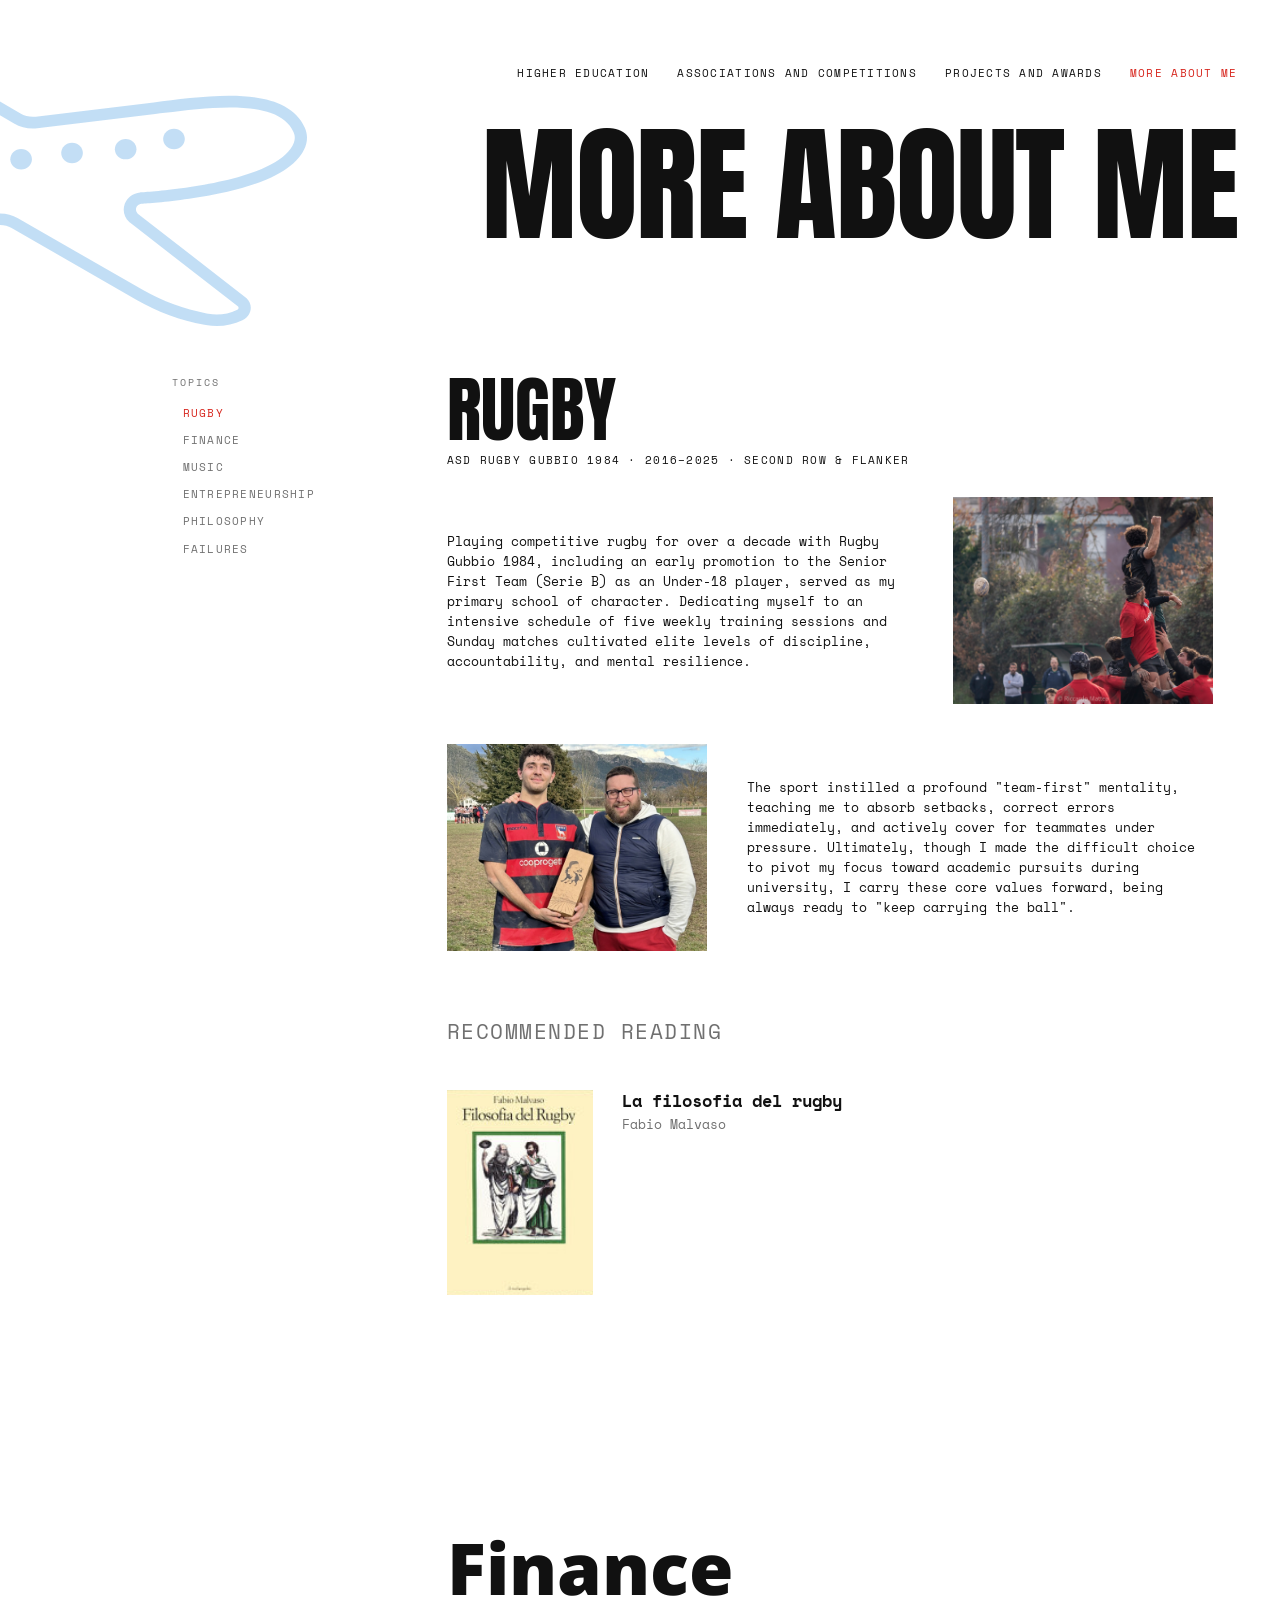
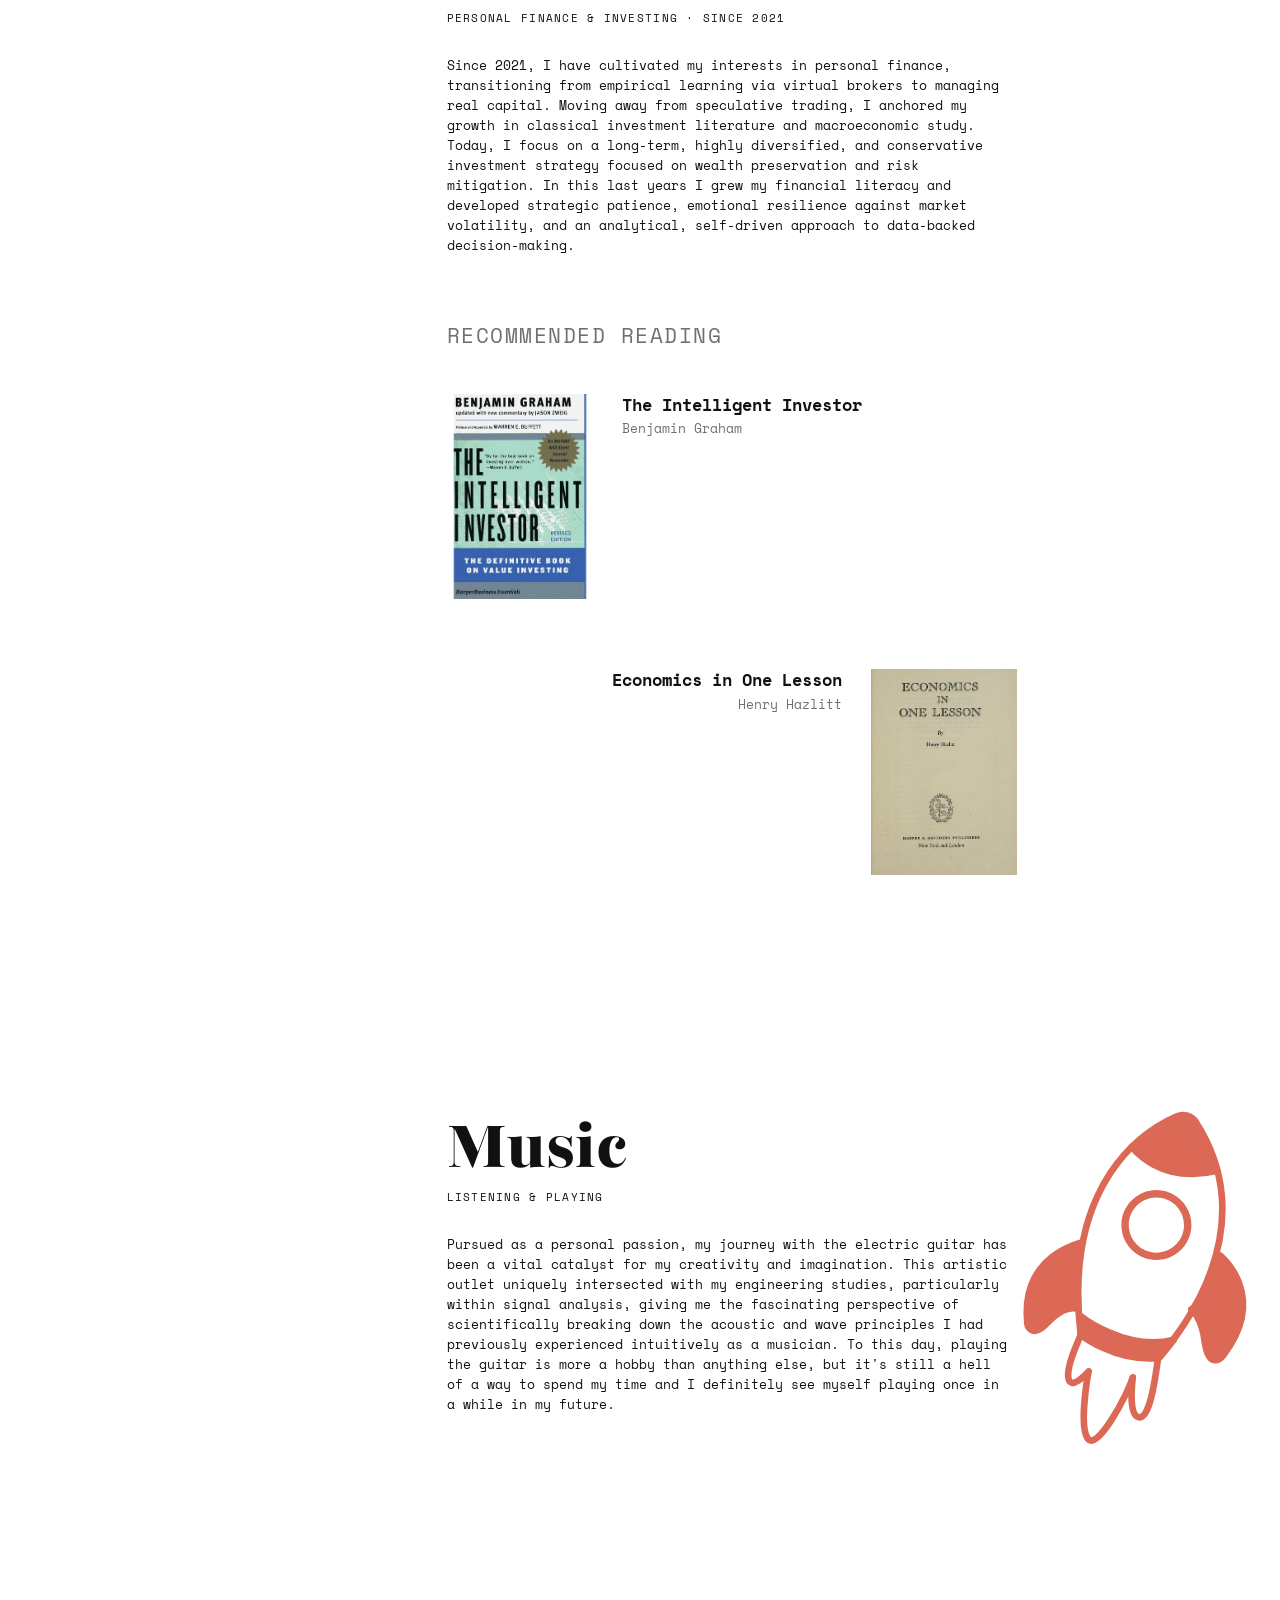
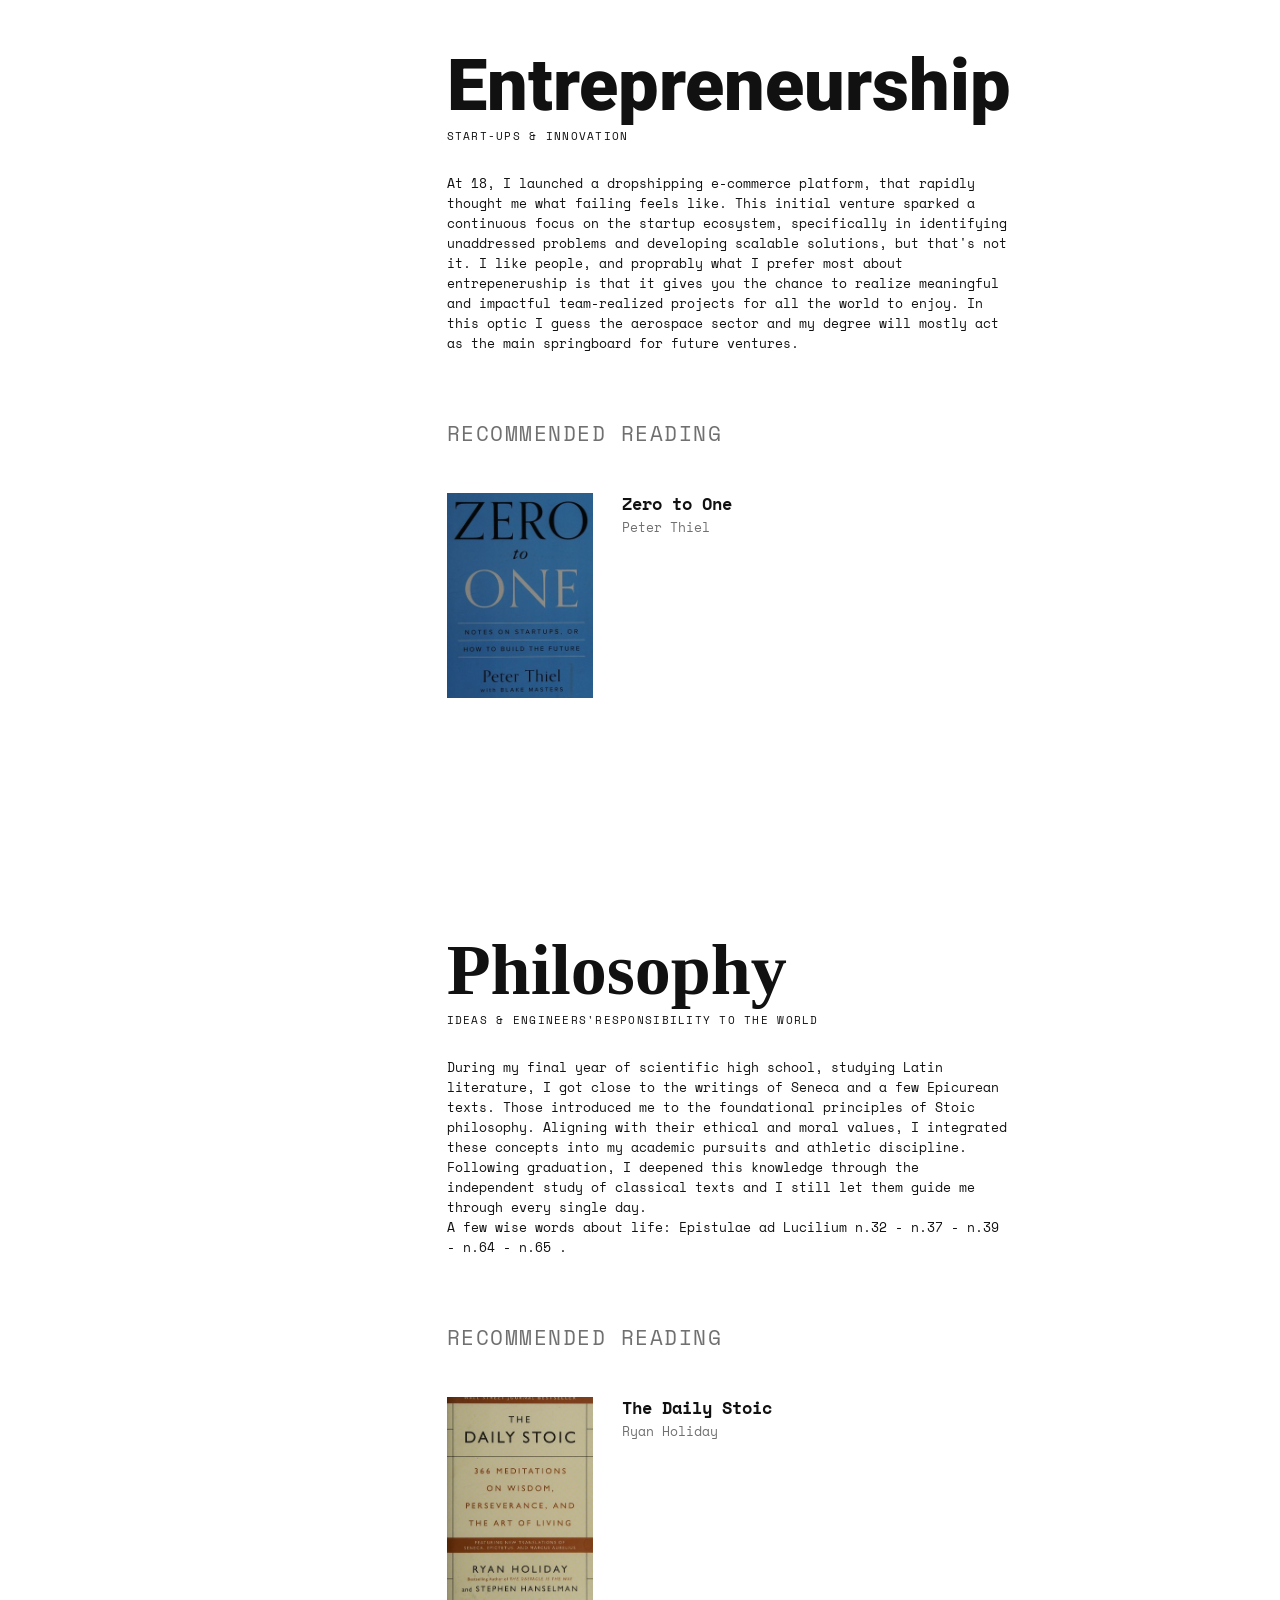
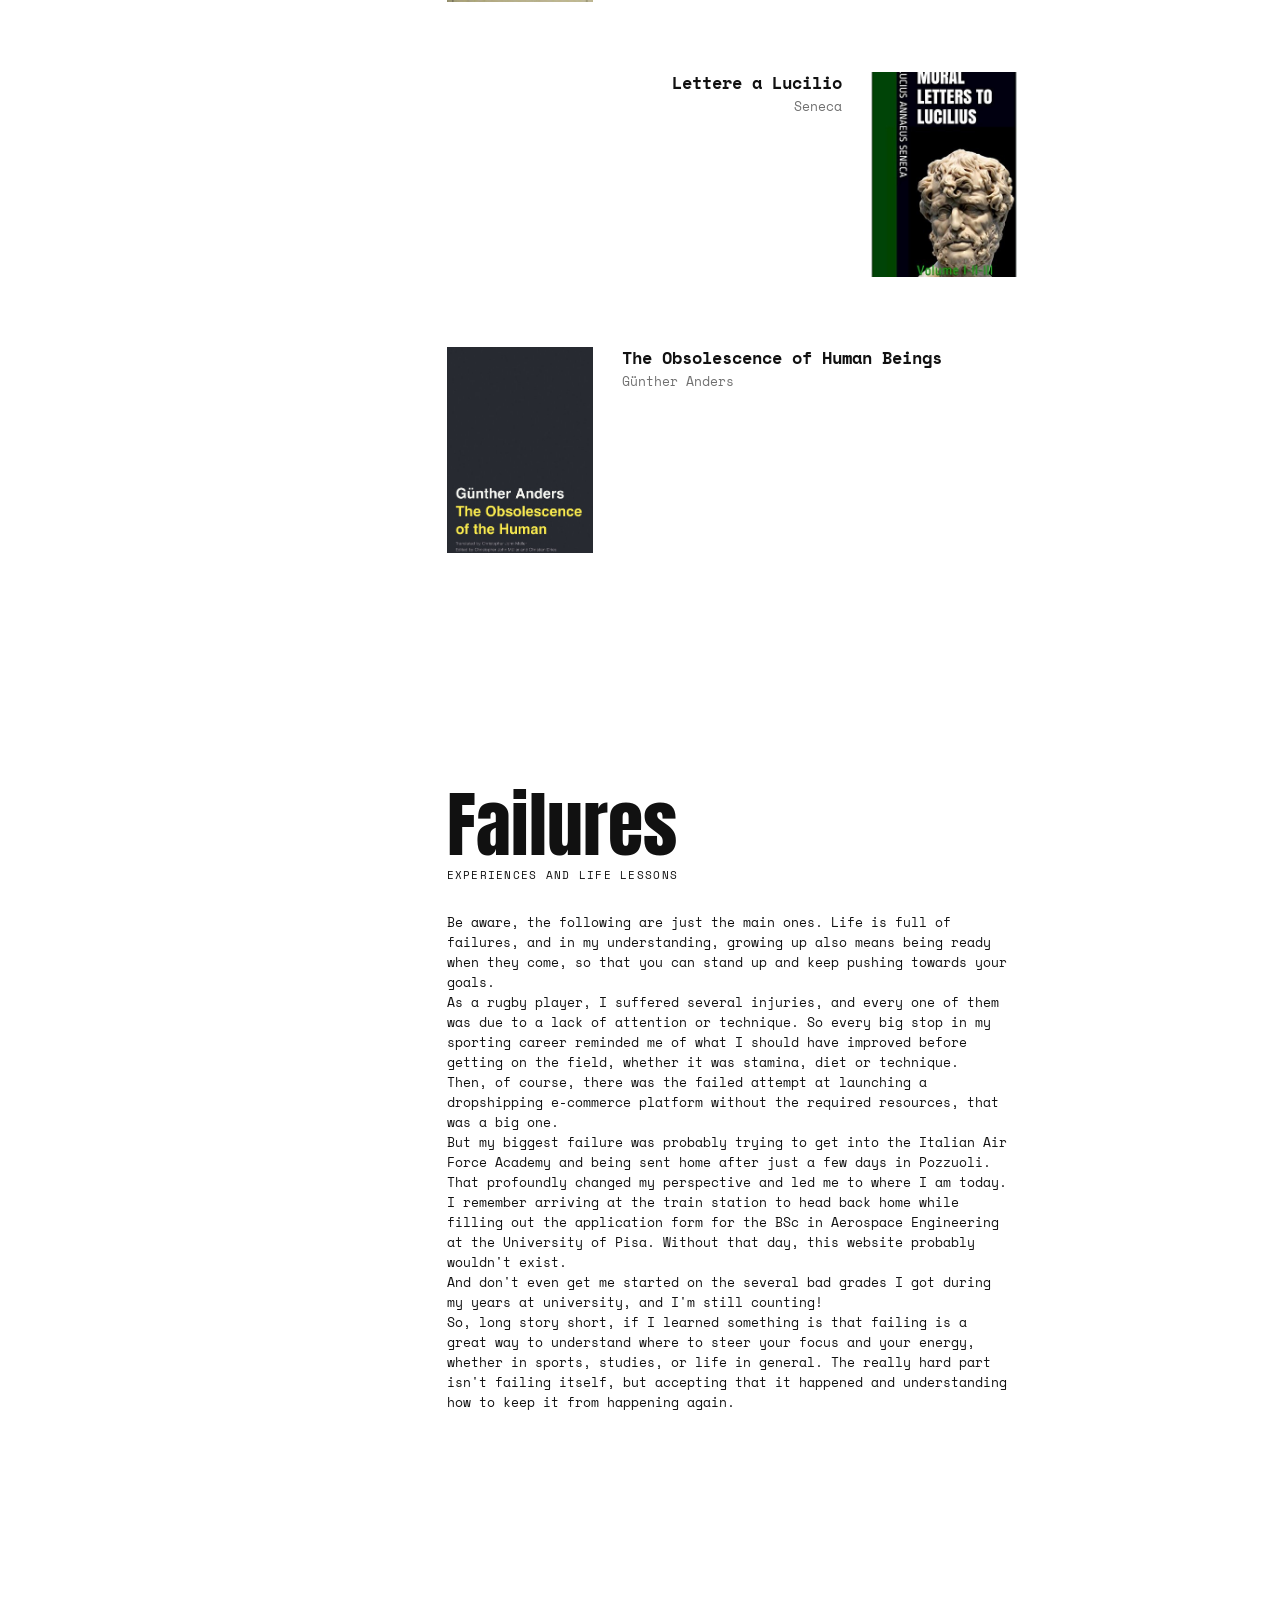
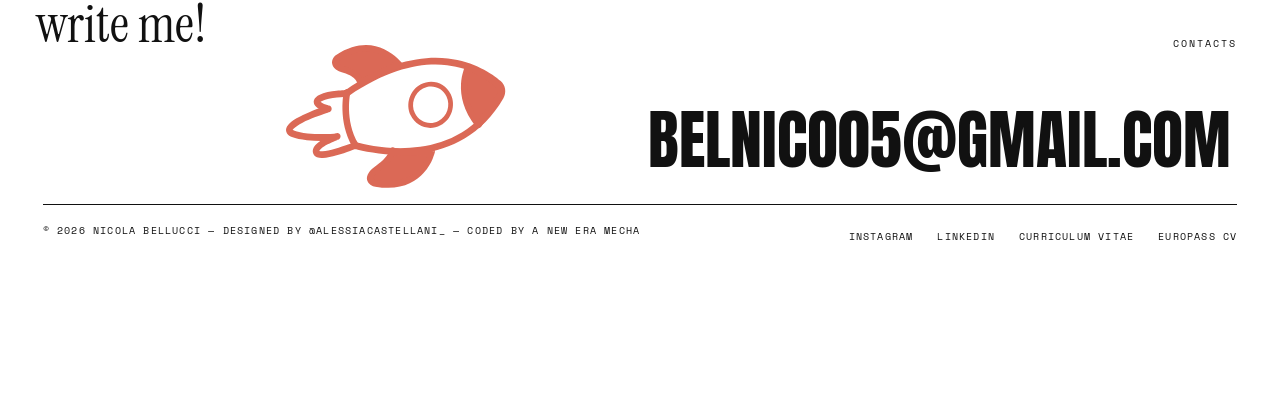
==== commit 9531914e: "Rebuild about page from Figma and refresh home content - About: layout from the Figma frame (1920px," ====
--- a/about.html
+++ b/about.html
@@ -9,223 +9,229 @@
   <link rel="apple-touch-icon" href="apple-touch-icon.png">
   <link rel="preconnect" href="https://fonts.googleapis.com">
   <link rel="preconnect" href="https://fonts.gstatic.com" crossorigin>
-  <link rel="stylesheet" href="https://fonts.googleapis.com/css2?family=Anton&family=Caveat:wght@500;700&family=Instrument+Serif:ital@0;1&family=Space+Mono:wght@400;700&family=Syne:wght@500;800&display=swap">
+  <link rel="stylesheet" href="https://fonts.googleapis.com/css2?family=Anton&family=Caveat:wght@500;700&family=Instrument+Serif:ital@0;1&family=Krona+One&family=Open+Sans:wght@800&family=Playfair:wght@900&family=Redaction:wght@700&family=Roboto:wght@900&family=Space+Mono:wght@400;700&family=Syne:wght@500;800&display=swap">
   <link rel="stylesheet" href="styles.css">
 </head>
 <body>
-  <!-- Rocket and plane glyphs, drawn by the .deco SVGs below -->
-  <svg class="sprites" width="0" height="0" aria-hidden="true">
-    <defs>
-      <g id="rocket">
-        <path class="rocket-hull" d="M0,-26 C10,-15 11,0 8,15 L-8,15 C-11,0 -10,-15 0,-26 Z" stroke="currentColor" stroke-width="2"/>
-        <circle cx="0" cy="-6" r="3.5" fill="none" stroke="currentColor" stroke-width="1.6"/>
-        <path d="M-8,5 L-17,19 L-8,16 Z" fill="currentColor"/>
-        <path d="M8,5 L17,19 L8,16 Z" fill="currentColor"/>
-        <path d="M-4,18 L0,29 L4,18" fill="none" stroke="currentColor" stroke-width="1.6" stroke-linejoin="round"/>
-      </g>
-      <path id="plane" d="M0,-22 C3,-20 3.5,-12 3.5,-5 L22,6 L22,10 L3.5,4 L2.5,14 L9,19 L9,22 L0,19.5 L-9,22 L-9,19 L-2.5,14 L-3.5,4 L-22,10 L-22,6 L-3.5,-5 C-3.5,-12 -3,-20 0,-22 Z" fill="currentColor"/>
-    </defs>
-  </svg>
-
-  <header class="page-head shell">
-    <svg class="deco deco--blue deco--page-plane" width="620" height="160" viewBox="0 0 620 160" aria-hidden="true">
-      <g transform="translate(580,50) rotate(78)">
-        <path class="trail" d="M-14,34 C-14,200 90,250 60,380 S-50,560 0,700"/>
-        <path class="trail trail--dashes" d="M14,34 C14,200 118,250 88,380 S-22,560 28,700"/>
-        <use href="#plane" transform="scale(2)"/>
-      </g>
-    </svg>
-
-    <nav class="site-nav">
-      <a href="index.html#education">Higher Education</a>
-      <a href="index.html#associations">Associations and Competitions</a>
-      <a href="index.html#projects-awards">Projects and Awards</a>
-      <a href="about.html" class="active">More About Me</a>
-    </nav>
-
-    <h1 class="page-title">More About Me</h1>
-  </header>
-
-  <div class="about-layout shell">
-    <aside class="sidebar">
-      <div class="sidebar-label">Topics</div>
-      <nav class="sidebar-nav">
-        <a href="#rugby">Rugby</a>
-        <a href="#finance">Finance</a>
-        <a href="#entrepreneurship">Entrepreneurship</a>
-        <a href="#music">Music</a>
-        <a href="#philosophy">Philosophy</a>
-        <a href="#failures">Failures</a>
+  <main>
+    <header class="page-head shell">
+      <!-- The home page's plane, flying in from the left edge -->
+      <svg class="deco deco--blue deco--page-plane" viewBox="208.388 1909.03 1566 854" fill="none" aria-hidden="true">
+        <path d="M493.3 1940.49C501.936 1940.49 521.375 1943.48 554.184 1963.45C554.351 1963.55 554.517 1963.64 554.651 1963.74L975.1 2210.17C990.505 2219.2 1008.21 2223.95 1026.31 2223.95C1030.42 2223.95 1034.55 2223.7 1038.62 2223.23L1360.37 2184.47C1369.01 2183.43 1377.98 2182.3 1387.18 2181.17C1441.9 2174.34 1503.91 2166.64 1562.23 2166.64C1609.71 2166.64 1646.89 2171.7 1675.83 2182.14C1706.44 2193.19 1726.61 2210.05 1737.48 2233.73C1739.95 2239.08 1747.45 2255.41 1729.14 2280.1C1714.14 2300.33 1686.26 2319.71 1650.65 2334.68C1525.29 2387.31 1322.96 2398.19 1320.93 2398.32C1320.33 2398.32 1319.76 2398.38 1319.16 2398.44C1299.86 2400.39 1283.79 2412.35 1277.28 2429.62C1270.78 2446.89 1275.25 2465.7 1288.92 2478.72C1289.72 2479.48 1290.52 2480.17 1291.39 2480.86L1586.47 2710.12C1587.4 2711.32 1587.77 2712.73 1587.5 2714.27C1587.27 2715.63 1586.5 2717.48 1584.04 2718.65L1582.84 2719.24C1566.03 2727.36 1547.16 2731.67 1528.29 2731.67C1520.48 2731.67 1512.68 2730.95 1505.05 2729.53L1500.68 2728.71C1439.1 2717.2 1380.68 2695.75 1327.06 2664.98L985.703 2469.03C971.199 2460.7 954.528 2456.29 937.557 2456.29C933.722 2456.29 929.821 2456.51 925.987 2456.99L559.485 2500.43C555.718 2500.87 551.917 2501.09 548.149 2501.09C531.144 2501.09 514.506 2496.62 500.069 2488.13C440.853 2453.34 388.438 2409.86 344.293 2358.87C302.548 2310.65 269.272 2256.95 245.232 2199.07C289.777 2200.73 332.089 2217.12 365.165 2245.66L452.756 2321.22C464.726 2331.53 480.23 2337.2 496.401 2337.2C500.602 2337.2 504.837 2336.82 508.971 2336.03L676.451 2304.76C694.79 2301.33 709.394 2288.69 714.595 2271.73C719.763 2254.78 714.528 2236.72 700.925 2224.61L530.044 2072.55C480.464 2028.41 467.427 1973.11 477.096 1950.18C479.663 1944.08 483.131 1940.55 493.267 1940.55M493.3 1909.03C418.48 1909.03 424.115 2021.37 507.204 2095.32L678.085 2247.39C687.788 2256.01 683.086 2271.36 670.016 2273.78L502.536 2305.05C500.502 2305.42 498.469 2305.61 496.468 2305.61C488.699 2305.61 481.13 2302.91 475.295 2297.87L387.705 2222.31C346.693 2186.93 293.145 2167.36 237.663 2167.36C236.263 2167.36 234.862 2167.36 233.462 2167.39C215.857 2167.7 203.854 2184.31 209.989 2199.89H210.022C261.403 2330.4 357.263 2441.13 482.531 2514.71C502.336 2526.35 525.109 2532.42 548.216 2532.42C553.384 2532.42 558.552 2532.1 563.72 2531.51L930.221 2488.06C932.689 2487.78 935.156 2487.62 937.623 2487.62C948.46 2487.62 959.129 2490.42 968.465 2495.77L1309.83 2691.72C1366.64 2724.34 1429.09 2747.24 1494.31 2759.45L1498.68 2760.26C1508.51 2762.09 1518.48 2763 1528.42 2763C1552.53 2763 1576.47 2757.62 1598.17 2747.11L1599.37 2746.52C1623.35 2734.94 1628.41 2704.96 1609.61 2687.09L1312.69 2456.42C1302.79 2447.01 1308.83 2431 1322.8 2429.59C1322.8 2429.59 1531.62 2418.95 1664.26 2363.27C1748.48 2327.92 1791.46 2271.92 1768.12 2221.12C1736.94 2153.27 1653.69 2135.08 1562.3 2135.05C1491.71 2135.05 1416.26 2145.9 1356.21 2153.14L1034.45 2191.9C1031.75 2192.21 1029.08 2192.37 1026.38 2192.37C1014.54 2192.37 1002.91 2189.25 992.739 2183.31L572.256 1937C539.947 1917.34 513.639 1909.03 493.3 1909.03Z" fill="currentColor" fill-opacity="0.3"/>
+        <path d="M590.961 2346.63C574.656 2346.63 561.453 2359.09 561.453 2374.47C561.453 2389.86 574.656 2402.31 590.961 2402.31C607.265 2402.31 620.469 2389.86 620.469 2374.47C620.469 2359.09 607.265 2346.63 590.961 2346.63Z" fill="currentColor" fill-opacity="0.3"/>
+        <path d="M729.666 2318.83C713.361 2318.83 700.158 2331.28 700.158 2346.66C700.158 2362.05 713.361 2374.5 729.666 2374.5C745.97 2374.5 759.174 2362.05 759.174 2346.66C759.174 2331.28 745.97 2318.83 729.666 2318.83Z" fill="currentColor" fill-opacity="0.3"/>
+        <path d="M855.267 2308.22C838.963 2308.22 825.759 2320.68 825.759 2336.06C825.759 2351.45 838.963 2363.9 855.267 2363.9C871.572 2363.9 884.775 2351.45 884.775 2336.06C884.775 2320.68 871.572 2308.22 855.267 2308.22Z" fill="currentColor" fill-opacity="0.3"/>
+        <path d="M994.439 2280.38C978.135 2280.38 964.931 2292.84 964.931 2308.22C964.931 2323.61 978.135 2336.06 994.439 2336.06C1010.74 2336.06 1023.95 2323.61 1023.95 2308.22C1023.95 2292.84 1010.74 2280.38 994.439 2280.38Z" fill="currentColor" fill-opacity="0.3"/>
+        <path d="M1133.38 2263.18C1117.07 2263.18 1103.87 2275.63 1103.87 2291.02C1103.87 2306.4 1117.07 2318.86 1133.38 2318.86C1149.68 2318.86 1162.89 2306.4 1162.89 2291.02C1162.89 2275.63 1149.68 2263.18 1133.38 2263.18Z" fill="currentColor" fill-opacity="0.3"/>
+        <path d="M1279.65 2252.58C1263.35 2252.58 1250.14 2265.03 1250.14 2280.42C1250.14 2295.8 1263.35 2308.26 1279.65 2308.26C1295.96 2308.26 1309.16 2295.8 1309.16 2280.42C1309.16 2265.03 1295.96 2252.58 1279.65 2252.58Z" fill="currentColor" fill-opacity="0.3"/>
+        <path d="M1411.49 2224.93C1395.18 2224.93 1381.98 2237.38 1381.98 2252.77C1381.98 2268.15 1395.18 2280.61 1411.49 2280.61C1427.79 2280.61 1441 2268.15 1441 2252.77C1441 2237.38 1427.79 2224.93 1411.49 2224.93Z" fill="currentColor" fill-opacity="0.3"/>
+      </svg>
+
+      <nav class="site-nav">
+        <a href="index.html#education">Higher Education</a>
+        <a href="index.html#associations">Associations and Competitions</a>
+        <a href="index.html#projects-awards">Projects and Awards</a>
+        <a href="about.html" class="active">More About Me</a>
       </nav>
-    </aside>
-
-    <div class="about-content">
-
-      <!-- RUGBY -->
-      <section class="topic-section" id="rugby">
-        <h2 class="topic-heading title--poster">Rugby</h2>
-        <div class="topic-subtitle meta--caps">ASD Rugby Gubbio 1984 &middot; 2016&ndash;2025 &middot; Second row &amp; Flanker</div>
-
-        <div class="topic-images">
-          <img src="rugby%20pictures/manofthematch.jpeg" alt="Man of the Match">
-          <img src="rugby%20pictures/rugby-gubbio.png" alt="ASD Rugby Gubbio 1984" class="topic-logo">
-          <img src="rugby%20pictures/DSC07235.jpg" alt="Rugby photo">
-        </div>
-
-        <p class="topic-context">
-          Playing competitive rugby for over a decade with Rugby Gubbio 1984, including an early promotion to the Senior First Team (Serie B) as an Under-18 player, served as my primary school of character. Dedicating myself to an intensive schedule of five weekly training sessions and Sunday matches cultivated elite levels of discipline, accountability, and mental resilience. The sport instilled a profound "team-first" mentality, teaching me to absorb setbacks, correct errors immediately, and actively cover for teammates under pressure. Ultimately, though I made the difficult choice to pivot my focus toward academic pursuits during university, I carry these core values forward, being always ready to "keep carrying the ball".</p>
-        <div class="books-heading">Recommended Reading</div>
-        <div class="books-grid">
-          <div class="book-card">
-            <img class="book-cover" src="covers/filosofia-rugby.jpg" alt="La filosofia del rugby cover">
-            <div class="book-info">
-              <div class="book-title">La filosofia del rugby</div>
-              <div class="book-author">Fabio Malvaso</div>
-            </div>
-          </div>
-        </div>
-      </section>
-
-      <!-- FINANCE -->
-      <section class="topic-section" id="finance">
-        <h2 class="topic-heading title--serif">Finance</h2>
-        <div class="topic-subtitle meta--hand">Personal Finance &amp; Investing &middot; Since 2021</div>
-
-        <p class="topic-context">
-          Since 2021, I have cultivated my interests in personal finance, transitioning from empirical learning via virtual brokers to managing real capital. Moving away from speculative trading, I anchored my growth in classical investment literature and macroeconomic study. Today, I focus on a long-term, highly diversified, and conservative investment strategy focused on wealth preservation and risk mitigation. In this last years I grew my financial literacy and developed strategic patience, emotional resilience against market volatility, and an analytical, self-driven approach to data-backed decision-making.
-        </p>
-
-        <div class="books-heading">Recommended Reading</div>
-        <div class="books-grid">
-          <div class="book-card">
-            <img class="book-cover" src="covers/intelligent-investor.jpg" alt="The Intelligent Investor cover">
-            <div class="book-info">
-              <div class="book-title">The Intelligent Investor</div>
-              <div class="book-author">Benjamin Graham</div>
-            </div>
-          </div>
-          <div class="book-card">
-            <img class="book-cover" src="covers/economics-one-lesson.jpg" alt="Economics in One Lesson cover">
-            <div class="book-info">
-              <div class="book-title">Economics in One Lesson</div>
-              <div class="book-author">Henry Hazlitt</div>
-            </div>
-          </div>
-        </div>
-      </section>
-
-      <!-- ENTREPRENEURSHIP -->
-      <section class="topic-section" id="entrepreneurship">
-        <h2 class="topic-heading title--hand">Entrepreneurship</h2>
-        <div class="topic-subtitle meta--sans">Start-ups &amp; Innovation</div>
-
-        <p class="topic-context">
-          At 18, I launched a dropshipping e-commerce platform, that rapidly thought me what failing feels like. This initial venture sparked a continuous focus on the startup ecosystem, specifically in identifying unaddressed problems and developing scalable solutions, but that's not it. I like people, and proprably what I prefer most about entrepeneruship is that it gives you the chance to realize meaningful and impactful team-realized projects for all the world to enjoy. In this optic I guess the aerospace sector and my degree will mostly act as the main springboard for future ventures.        </p>
-
-        <div class="books-heading">Recommended Reading</div>
-        <div class="books-grid">
-          <div class="book-card">
-            <img class="book-cover" src="covers/zero-to-one.jpg" alt="Zero to One cover">
-            <div class="book-info">
-              <div class="book-title">Zero to One</div>
-              <div class="book-author">Peter Thiel</div>
-            </div>
-          </div>
-        </div>
-      </section>
-
-      <!-- MUSIC -->
-      <section class="topic-section" id="music">
-        <svg class="deco deco--red deco--music-rocket" width="200" height="520" viewBox="0 0 200 520" aria-hidden="true">
-          <g transform="translate(60,60) rotate(-16)">
-            <path class="trail" d="M0,58 C0,170 70,230 40,340 S-30,480 0,560"/>
-            <use href="#rocket" transform="scale(1.9)"/>
-          </g>
-        </svg>
-        <h2 class="topic-heading title--spaced">Music</h2>
-        <div class="topic-subtitle meta--caps">Listening &amp; Playing</div>
-
-        <p class="topic-context">
-          Pursued as a personal passion, my journey with the electric guitar has been a vital catalyst for my creativity and imagination. This artistic outlet uniquely intersected with my engineering studies, particularly within signal analysis, giving me the fascinating perspective of scientifically breaking down the acoustic and wave principles I had previously experienced intuitively as a musician. To this day, playing the guitar is more a hobby than anything else, but it's still a hell of a way to spend my time and I definitely see myself playing once in a while in my future.    </p>
-
-      </section>
-
-      <!-- PHILOSOPHY -->
-      <section class="topic-section" id="philosophy">
-        <h2 class="topic-heading title--terminal">Philosophy</h2>
-        <div class="topic-subtitle meta--serif">Ideas &amp; Engineers'responsibility to the world</div>
-
-        <p class="topic-context">
-          During my final year of scientific high school, studying Latin literature, I got close to the writings of Seneca and a few Epicurean texts. Those introduced me to the foundational principles of Stoic philosophy. Aligning with their ethical and moral values, I integrated these concepts into my academic pursuits and athletic discipline. Following graduation, I deepened this knowledge through the independent study of classical texts and I still let them guide me through every single day. <br> A few wise words about life: Epistulae ad Lucilium n.32 - n.37 - n.39 - n.64 - n.65 .  </p>
-
-        <div class="books-heading">Recommended Reading</div>
-        <div class="books-grid">
-          <div class="book-card">
-            <img class="book-cover" src="covers/daily-stoic.jpg" alt="The Daily Stoic cover">
-            <div class="book-info">
-              <div class="book-title">The Daily Stoic</div>
-              <div class="book-author">Ryan Holiday</div>
-            </div>
-          </div>
-          <div class="book-card">
-            <img class="book-cover" src="covers/lettere-lucilio.jpg" alt="Lettere a Lucilio cover">
-            <div class="book-info">
-              <div class="book-title">Lettere a Lucilio</div>
-              <div class="book-author">Seneca</div>
-            </div>
-          </div>
-          <div class="book-card">
-            <img class="book-cover" src="covers/obsolescence-human.jpg" alt="The Obsolescence of Human Beings cover">
-            <div class="book-info">
-              <div class="book-title">The Obsolescence of Human Beings</div>
-              <div class="book-author">G&uuml;nther Anders</div>
-            </div>
-          </div>
-        </div>
-      </section>
-
-      <!-- FAILURES -->
-      <section class="topic-section" id="failures">
-        <h2 class="topic-heading title--giant">Failures</h2>
-        <div class="topic-subtitle meta--hand">Experiences and Life Lessons</div>
-
-        <p class="topic-context">
-          Be aware, the following are just the main ones. Life is full of failures, and in my understanding, growing up also means being ready when they come, so that you can stand up and keep pushing towards your goals. <br>
-          As a rugby player, I suffered several injuries, and every one of them was due to a lack of attention or technique. So every big stop in my sporting career reminded me of what I should have improved before getting on the field, whether it was stamina, diet or technique. <br>
-          Then, of course, there was the failed attempt at launching a dropshipping e-commerce platform without the required resources, that was a big one.<br>
-          But my biggest failure was probably trying to get into the Italian Air Force Academy and being sent home after just a few days in Pozzuoli. That profoundly changed my perspective and led me to where I am today. I remember arriving at the train station to head back home while filling out the application form for the BSc in Aerospace Engineering at the University of Pisa. Without that day, this website probably wouldn't exist.<br>
-          And don't even get me started on the several bad grades I got during my years at university, and I'm still counting! <br> So, long story short, if I learned something is that failing is a great way to understand where to steer your focus and your energy, whether in sports, studies, or life in general. The really hard part isn't failing itself, but accepting that it happened and understanding how to keep it from happening again.
-        </p>
-      </section>
-
+
+      <h1 class="page-title">More About Me</h1>
+    </header>
+
+    <div class="about-layout shell">
+      <aside class="sidebar">
+        <div class="sidebar-label">Topics</div>
+        <nav class="sidebar-nav">
+          <a href="#rugby">Rugby</a>
+          <a href="#finance">Finance</a>
+          <a href="#music">Music</a>
+          <a href="#entrepreneurship">Entrepreneurship</a>
+          <a href="#philosophy">Philosophy</a>
+          <a href="#failures">Failures</a>
+        </nav>
+      </aside>
+
+      <div class="about-content">
+
+        <!-- RUGBY -->
+        <section class="topic-section" id="rugby">
+          <h2 class="topic-heading title--poster topic-heading--caps">Rugby</h2>
+          <div class="topic-subtitle">ASD Rugby Gubbio 1984 &middot; 2016&ndash;2025 &middot; Second row &amp; Flanker</div>
+
+          <div class="topic-row">
+            <p class="topic-context">Playing competitive rugby for over a decade with Rugby Gubbio 1984, including an early promotion to the Senior First Team (Serie B) as an Under-18 player, served as my primary school of character. Dedicating myself to an intensive schedule of five weekly training sessions and Sunday matches cultivated elite levels of discipline, accountability, and mental resilience.</p>
+            <img class="topic-photo" src="rugby%20pictures/DSC07235.jpg" alt="Rugby photo">
+          </div>
+          <div class="topic-row">
+            <img class="topic-photo" src="rugby%20pictures/manofthematch.jpeg" alt="Man of the Match">
+            <p class="topic-context">The sport instilled a profound "team-first" mentality, teaching me to absorb setbacks, correct errors immediately, and actively cover for teammates under pressure. Ultimately, though I made the difficult choice to pivot my focus toward academic pursuits during university, I carry these core values forward, being always ready to "keep carrying the ball".</p>
+          </div>
+
+          <div class="books-heading">Recommended Reading</div>
+          <div class="books-grid">
+            <div class="book-card">
+              <img class="book-cover" src="covers/filosofia-rugby.jpg" alt="La filosofia del rugby cover">
+              <div class="book-info">
+                <div class="book-title">La filosofia del rugby</div>
+                <div class="book-author">Fabio Malvaso</div>
+              </div>
+            </div>
+          </div>
+        </section>
+
+        <!-- FINANCE -->
+        <section class="topic-section" id="finance">
+          <h2 class="topic-heading title--poster topic-heading--finance">Finance</h2>
+          <div class="topic-subtitle">Personal Finance &amp; Investing &middot; Since 2021</div>
+
+          <p class="topic-context">
+            Since 2021, I have cultivated my interests in personal finance, transitioning from empirical learning via virtual brokers to managing real capital. Moving away from speculative trading, I anchored my growth in classical investment literature and macroeconomic study. Today, I focus on a long-term, highly diversified, and conservative investment strategy focused on wealth preservation and risk mitigation. In this last years I grew my financial literacy and developed strategic patience, emotional resilience against market volatility, and an analytical, self-driven approach to data-backed decision-making.
+          </p>
+
+          <div class="books-heading">Recommended Reading</div>
+          <div class="books-grid">
+            <div class="book-card">
+              <img class="book-cover" src="covers/intelligent-investor.jpg" alt="The Intelligent Investor cover">
+              <div class="book-info">
+                <div class="book-title">The Intelligent Investor</div>
+                <div class="book-author">Benjamin Graham</div>
+              </div>
+            </div>
+            <div class="book-card">
+              <img class="book-cover" src="covers/economics-one-lesson.jpg" alt="Economics in One Lesson cover">
+              <div class="book-info">
+                <div class="book-title">Economics in One Lesson</div>
+                <div class="book-author">Henry Hazlitt</div>
+              </div>
+            </div>
+          </div>
+        </section>
+
+        <!-- MUSIC -->
+        <section class="topic-section" id="music">
+          <svg class="deco deco--red deco--music-rocket" viewBox="1216.388 250.032 324 488" fill="none" aria-hidden="true">
+            <defs>
+              <clipPath id="rocket-band-clip"><rect width="151" height="74" transform="translate(1291.39 546.032)"/></clipPath>
+            </defs>
+            <path d="M1413.23 614.739C1411.76 616.375 1403.8 709.353 1383.48 703.222C1367.35 698.359 1375.09 643.414 1375.09 643.414C1367.44 669.362 1320.76 756.521 1307.15 734.979C1293.7 713.682 1308.63 636.036 1309.01 634.479C1308.17 635.658 1278.11 669.129 1278.11 639.831C1278.11 617.176 1297.17 582.248 1296.86 579.533C1270.29 349.658 1393.73 272.758 1441.18 251.95C1451.5 247.422 1463.56 251.149 1469.65 260.63C1571.65 419.514 1448.28 575.605 1413.23 614.739Z" class="rocket-hull" stroke-width="10" stroke-linecap="round" stroke-linejoin="round" stroke="currentColor"/>
+            <path d="M1296.87 579.532C1296.87 579.532 1346.89 620.391 1413.23 614.738" stroke-width="10" stroke-linecap="round" stroke-linejoin="round" stroke="currentColor"/>
+            <path d="M1410.51 373.747C1433.38 373.747 1451.93 392.285 1451.93 415.162C1451.93 438.04 1433.39 456.578 1410.51 456.578C1387.63 456.578 1369.1 438.04 1369.1 415.162C1369.1 392.285 1387.63 373.747 1410.51 373.747ZM1410.51 362.62C1381.54 362.62 1357.97 386.187 1357.97 415.162C1357.97 444.137 1381.54 467.705 1410.51 467.705C1439.49 467.705 1463.05 444.137 1463.05 415.162C1463.05 386.187 1439.49 362.62 1410.51 362.62Z" fill="currentColor"/>
+            <path d="M1501.98 333.791C1413.07 354.276 1373.86 297.861 1373.86 297.861C1373.86 297.861 1419.66 259.217 1441.61 254.31C1461.27 249.914 1464.79 259.217 1465.31 261.209C1465.39 261.498 1465.5 261.776 1465.63 262.043L1501.99 333.791H1501.98Z" fill="currentColor" stroke-width="10" stroke-linecap="round" stroke-linejoin="round" stroke="currentColor"/>
+            <path d="M1462.76 541.678C1462.76 541.678 1478.09 551.865 1482.86 589.288C1487.93 629.124 1505.11 618.073 1511.22 610.001C1579.4 519.852 1506.24 460.826 1506.24 460.826C1506.24 460.826 1473.37 536.243 1462.76 541.678Z" fill="currentColor" stroke-width="10" stroke-linecap="round" stroke-linejoin="round" stroke="currentColor"/>
+            <path d="M1298.64 441.345C1298.64 441.345 1206.15 459.259 1216.92 563.12C1217.71 570.731 1226.85 583.761 1247.45 561.373C1273.01 533.622 1291.51 540.543 1291.51 540.543C1291.51 540.543 1290.56 469.163 1298.64 441.356V441.345Z" fill="currentColor" stroke-width="10" stroke-linecap="round" stroke-linejoin="round" stroke="currentColor"/>
+            <g clip-path="url(#rocket-band-clip)"><path d="M1436.85 587.193C1365.55 605.934 1296.93 551.587 1296.93 551.587L1299.4 578.327C1299.4 578.327 1356.69 621.521 1415.33 613.478L1436.85 587.182V587.193Z" fill="currentColor" stroke-width="10" stroke-linecap="round" stroke-linejoin="round" stroke="currentColor"/></g>
+          </svg>
+          <h2 class="topic-heading title--poster topic-heading--music">Music</h2>
+          <div class="topic-subtitle">Listening &amp; Playing</div>
+
+          <p class="topic-context">
+            Pursued as a personal passion, my journey with the electric guitar has been a vital catalyst for my creativity and imagination. This artistic outlet uniquely intersected with my engineering studies, particularly within signal analysis, giving me the fascinating perspective of scientifically breaking down the acoustic and wave principles I had previously experienced intuitively as a musician. To this day, playing the guitar is more a hobby than anything else, but it's still a hell of a way to spend my time and I definitely see myself playing once in a while in my future.    </p>
+
+        </section>
+
+        <!-- ENTREPRENEURSHIP -->
+        <section class="topic-section" id="entrepreneurship">
+          <h2 class="topic-heading title--poster topic-heading--entrepreneurship">Entrepreneurship</h2>
+          <div class="topic-subtitle">Start-ups &amp; Innovation</div>
+
+          <p class="topic-context">
+            At 18, I launched a dropshipping e-commerce platform, that rapidly thought me what failing feels like. This initial venture sparked a continuous focus on the startup ecosystem, specifically in identifying unaddressed problems and developing scalable solutions, but that's not it. I like people, and proprably what I prefer most about entrepeneruship is that it gives you the chance to realize meaningful and impactful team-realized projects for all the world to enjoy. In this optic I guess the aerospace sector and my degree will mostly act as the main springboard for future ventures.        </p>
+
+          <div class="books-heading">Recommended Reading</div>
+          <div class="books-grid">
+            <div class="book-card">
+              <img class="book-cover" src="covers/zero-to-one.jpg" alt="Zero to One cover">
+              <div class="book-info">
+                <div class="book-title">Zero to One</div>
+                <div class="book-author">Peter Thiel</div>
+              </div>
+            </div>
+          </div>
+        </section>
+
+        <!-- PHILOSOPHY -->
+        <section class="topic-section" id="philosophy">
+          <h2 class="topic-heading title--poster topic-heading--philosophy">Philosophy</h2>
+          <div class="topic-subtitle">Ideas &amp; Engineers'responsibility to the world</div>
+
+          <p class="topic-context">
+            During my final year of scientific high school, studying Latin literature, I got close to the writings of Seneca and a few Epicurean texts. Those introduced me to the foundational principles of Stoic philosophy. Aligning with their ethical and moral values, I integrated these concepts into my academic pursuits and athletic discipline. Following graduation, I deepened this knowledge through the independent study of classical texts and I still let them guide me through every single day. <br> A few wise words about life: Epistulae ad Lucilium n.32 - n.37 - n.39 - n.64 - n.65 .  </p>
+
+          <div class="books-heading">Recommended Reading</div>
+          <div class="books-grid">
+            <div class="book-card">
+              <img class="book-cover" src="covers/daily-stoic.jpg" alt="The Daily Stoic cover">
+              <div class="book-info">
+                <div class="book-title">The Daily Stoic</div>
+                <div class="book-author">Ryan Holiday</div>
+              </div>
+            </div>
+            <div class="book-card">
+              <img class="book-cover" src="covers/lettere-lucilio.jpg" alt="Lettere a Lucilio cover">
+              <div class="book-info">
+                <div class="book-title">Lettere a Lucilio</div>
+                <div class="book-author">Seneca</div>
+              </div>
+            </div>
+            <div class="book-card">
+              <img class="book-cover" src="covers/obsolescence-human.jpg" alt="The Obsolescence of Human Beings cover">
+              <div class="book-info">
+                <div class="book-title">The Obsolescence of Human Beings</div>
+                <div class="book-author">G&uuml;nther Anders</div>
+              </div>
+            </div>
+          </div>
+        </section>
+
+        <!-- FAILURES -->
+        <section class="topic-section" id="failures">
+          <h2 class="topic-heading title--poster">Failures</h2>
+          <div class="topic-subtitle">Experiences and Life Lessons</div>
+
+          <p class="topic-context">
+            Be aware, the following are just the main ones. Life is full of failures, and in my understanding, growing up also means being ready when they come, so that you can stand up and keep pushing towards your goals. <br>
+            As a rugby player, I suffered several injuries, and every one of them was due to a lack of attention or technique. So every big stop in my sporting career reminded me of what I should have improved before getting on the field, whether it was stamina, diet or technique. <br>
+            Then, of course, there was the failed attempt at launching a dropshipping e-commerce platform without the required resources, that was a big one.<br>
+            But my biggest failure was probably trying to get into the Italian Air Force Academy and being sent home after just a few days in Pozzuoli. That profoundly changed my perspective and led me to where I am today. I remember arriving at the train station to head back home while filling out the application form for the BSc in Aerospace Engineering at the University of Pisa. Without that day, this website probably wouldn't exist.<br>
+            And don't even get me started on the several bad grades I got during my years at university, and I'm still counting! <br> So, long story short, if I learned something is that failing is a great way to understand where to steer your focus and your energy, whether in sports, studies, or life in general. The really hard part isn't failing itself, but accepting that it happened and understanding how to keep it from happening again.
+          </p>
+        </section>
+
+      </div>
     </div>
-  </div>
-
-  <footer class="section contact shell">
-    <svg class="deco deco--red deco--contact-rocket" width="200" height="360" viewBox="0 0 200 360" aria-hidden="true">
-      <g transform="translate(70,60) rotate(-24)">
-        <path class="trail" d="M0,58 C0,160 60,210 30,300 S-20,380 10,440"/>
-        <use href="#rocket" transform="scale(1.9)"/>
-      </g>
-    </svg>
-
-    <div class="contact-head">
-      <div class="contact-hand">write me!</div>
-      <h2 class="section-label">Contacts</h2>
-    </div>
-
-    <a class="contact-email" href="mailto:belnico05@gmail.com">belnico05@gmail.com</a>
-
-    <div class="footer-bar">
-      <span>© 2026 Nicola Bellucci — Built with Claude Code</span>
-      <nav class="social-nav" aria-label="Social">
-        <a href="https://www.instagram.com/bel.nico.05/">Instagram</a>
-        <a href="https://www.linkedin.com/in/nicola-bellucci-a7a843324/">LinkedIn</a>
-        <a href="cv/Nicola-Bellucci-CV.pdf" target="_blank" rel="noopener">Curriculum Vitae</a>
-        <a href="cv/Nicola-Bellucci-Europass.pdf" target="_blank" rel="noopener">Europass CV</a>
-      </nav>
-    </div>
-  </footer>
+
+    <footer class="section contact shell">
+      <svg class="deco deco--red deco--contact-rocket" viewBox="949.388 6834.032 329 209" fill="none" aria-hidden="true">
+        <path d="M1053.36 6984.9C1052.02 6984.53 996.71 7007.85 994.536 6994.12C992.807 6983.22 1026.34 6971.22 1026.34 6971.22C1009.39 6974.55 946.59 6973.46 955.089 6959.02C963.492 6944.75 1011.99 6930.13 1012.99 6929.88C1012.08 6929.75 984.575 6922.23 1001.3 6913.42C1014.24 6906.6 1039.5 6907.25 1040.96 6906.25C1164.79 6821.56 1243.16 6870.64 1268.29 6892.13C1273.76 6896.81 1275 6904.98 1271.29 6911.39C1209.06 7018.85 1085.49 6993.63 1053.36 6984.9Z" class="rocket-hull"/>
+        <path d="M1053.36 6984.9L1052 6989.81L1052 6989.81L1053.36 6984.9ZM994.536 6994.12L999.393 6993.18L999.393 6993.18L994.536 6994.12ZM1026.34 6971.22L1027.85 6976.02C1030.3 6975.14 1031.73 6972.47 1031.12 6969.9C1030.51 6967.34 1028.07 6965.73 1025.53 6966.23L1026.34 6971.22ZM955.089 6959.02L950.9 6956.46L950.9 6956.46L955.089 6959.02ZM1012.99 6929.88L1014.03 6934.82C1016.34 6934.24 1017.96 6932.07 1017.91 6929.64C1017.85 6927.2 1016.12 6925.2 1013.79 6924.85L1012.99 6929.88ZM1040.96 6906.25L1043.61 6910.46L1043.61 6910.46L1040.96 6906.25ZM1268.29 6892.13L1265.1 6896.07L1265.1 6896.07L1268.29 6892.13ZM1271.29 6911.39L1275.5 6913.92L1275.5 6913.92L1271.29 6911.39ZM1053.36 6984.9L1054.72 6979.99C1053.75 6979.72 1052.91 6979.84 1052.81 6979.86C1052.52 6979.89 1052.28 6979.94 1052.12 6979.98C1051.81 6980.05 1051.48 6980.14 1051.2 6980.23C1050.62 6980.41 1049.88 6980.66 1049.05 6980.95C1047.41 6981.53 1045.05 6982.38 1042.41 6983.32C1037.02 6985.23 1030.03 6987.64 1023.05 6989.63C1015.99 6991.64 1009.28 6993.12 1004.36 6993.34C1001.85 6993.46 1000.29 6993.22 999.478 6992.9C998.881 6992.66 999.316 6992.7 999.393 6993.18L994.536 6994.12L989.679 6995.05C990.299 6998.97 992.938 7001.28 995.787 7002.4C998.423 7003.44 1001.55 7003.63 1004.55 7003.49C1010.65 7003.22 1018.26 7001.47 1025.46 6999.41C1032.75 6997.34 1039.98 6994.84 1045.41 6992.92C1048.17 6991.94 1050.37 6991.14 1052.02 6990.56C1052.83 6990.28 1053.42 6990.08 1053.8 6989.96C1054 6989.9 1054.06 6989.88 1054.03 6989.89C1054.02 6989.89 1053.9 6989.92 1053.71 6989.95C1053.7 6989.95 1052.93 6990.07 1052 6989.81L1053.36 6984.9ZM994.536 6994.12L999.393 6993.18C999.392 6993.18 999.392 6993.18 999.392 6993.17C999.393 6993.16 999.395 6993.13 999.406 6993.07C999.43 6992.97 999.497 6992.75 999.675 6992.43C1000.05 6991.74 1000.78 6990.82 1001.99 6989.71C1004.42 6987.48 1008.02 6985.19 1011.97 6983.08C1015.86 6981 1019.84 6979.23 1022.87 6977.97C1024.38 6977.34 1025.64 6976.85 1026.51 6976.52C1026.95 6976.35 1027.29 6976.22 1027.52 6976.14C1027.64 6976.09 1027.72 6976.06 1027.78 6976.04C1027.81 6976.03 1027.83 6976.03 1027.84 6976.02C1027.85 6976.02 1027.85 6976.02 1027.85 6976.02C1027.85 6976.02 1027.85 6976.02 1027.85 6976.02C1027.85 6976.02 1027.85 6976.02 1027.85 6976.02C1027.85 6976.02 1027.85 6976.02 1026.34 6971.22C1024.83 6966.43 1024.83 6966.43 1024.82 6966.43C1024.82 6966.43 1024.82 6966.43 1024.82 6966.43C1024.82 6966.43 1024.82 6966.43 1024.81 6966.43C1024.81 6966.43 1024.8 6966.44 1024.79 6966.44C1024.77 6966.45 1024.74 6966.46 1024.71 6966.47C1024.64 6966.5 1024.53 6966.53 1024.4 6966.58C1024.14 6966.68 1023.76 6966.82 1023.29 6967C1022.34 6967.36 1020.99 6967.89 1019.38 6968.56C1016.18 6969.89 1011.88 6971.8 1007.61 6974.08C1003.39 6976.33 998.928 6979.09 995.558 6982.18C992.489 6984.99 988.797 6989.49 989.679 6995.05L994.536 6994.12ZM1026.34 6971.22L1025.53 6966.23C1017.69 6967.77 998.264 6968.37 981.755 6966.73C973.466 6965.91 966.472 6964.57 962.198 6962.78C959.97 6961.84 959.221 6961.08 959.09 6960.88C959.084 6960.87 959.121 6960.93 959.159 6961.05C959.199 6961.17 959.224 6961.32 959.223 6961.47C959.222 6961.81 959.112 6961.87 959.279 6961.58L955.089 6959.02L950.9 6956.46C950.005 6957.98 949.389 6959.75 949.382 6961.68C949.375 6963.64 949.999 6965.36 950.941 6966.78C952.683 6969.39 955.579 6971.05 958.308 6972.2C963.947 6974.57 972.118 6976 980.585 6976.84C997.588 6978.53 1018.04 6978 1027.15 6976.21L1026.34 6971.22ZM955.089 6959.02L959.279 6961.58C960.648 6959.26 964.221 6956.22 969.902 6952.88C975.357 6949.67 981.997 6946.6 988.544 6943.9C995.067 6941.22 1001.38 6938.96 1006.13 6937.35C1008.51 6936.55 1010.48 6935.92 1011.89 6935.48C1013.38 6935.01 1014.08 6934.8 1014.03 6934.82L1012.99 6929.88L1011.94 6924.94C1011.16 6925.14 998.553 6928.94 985.088 6934.48C978.335 6937.26 971.212 6940.53 965.179 6944.09C959.373 6947.5 953.732 6951.65 950.9 6956.46L955.089 6959.02ZM1012.99 6929.88L1013.79 6924.85C1014.07 6924.89 1013.89 6924.87 1012.98 6924.61C1012.25 6924.39 1011.25 6924.08 1010.11 6923.68C1007.79 6922.86 1005.15 6921.76 1003.11 6920.52C1002.09 6919.89 1001.4 6919.34 1001 6918.9C1000.57 6918.44 1000.77 6918.44 1000.82 6918.93C1001.03 6920.59 999.447 6920.04 1003.46 6917.93L1001.3 6913.42L999.147 6908.9C994.793 6911.2 990.375 6914.89 991.062 6920.45C991.362 6922.88 992.626 6924.74 993.818 6926.02C995.037 6927.34 996.52 6928.41 997.949 6929.29C1000.81 6931.04 1004.17 6932.4 1006.74 6933.3C1008.05 6933.76 1009.22 6934.13 1010.09 6934.39C1010.8 6934.59 1011.67 6934.84 1012.18 6934.91L1012.99 6929.88ZM1001.3 6913.42L1003.46 6917.93C1008.99 6915.02 1017.67 6913.52 1025.8 6912.71C1029.76 6912.31 1033.36 6912.09 1036.17 6911.9C1037.55 6911.81 1038.8 6911.72 1039.76 6911.61C1040.24 6911.56 1040.75 6911.5 1041.21 6911.41C1041.44 6911.36 1041.75 6911.3 1042.07 6911.2C1042.32 6911.12 1042.95 6910.92 1043.61 6910.46L1040.96 6906.25L1038.32 6902.03C1038.89 6901.64 1039.38 6901.5 1039.44 6901.48C1039.59 6901.43 1039.66 6901.42 1039.63 6901.43C1039.55 6901.44 1039.36 6901.47 1038.98 6901.51C1038.23 6901.59 1037.17 6901.67 1035.76 6901.76C1033.02 6901.95 1029.23 6902.18 1025.07 6902.6C1016.97 6903.41 1006.55 6905 999.147 6908.9L1001.3 6913.42ZM1040.96 6906.25L1043.61 6910.46C1104.68 6868.69 1154.07 6860.2 1190.98 6864.42C1227.98 6868.65 1253.01 6885.73 1265.1 6896.07L1268.29 6892.13L1271.48 6888.19C1258.44 6877.03 1231.72 6858.83 1192.29 6854.32C1152.77 6849.8 1101.07 6859.11 1038.31 6902.03L1040.96 6906.25ZM1268.29 6892.13L1265.1 6896.07C1268.71 6899.16 1269.55 6904.59 1267.08 6908.86L1271.29 6911.39L1275.5 6913.92C1280.45 6905.37 1278.81 6894.45 1271.48 6888.19L1268.29 6892.13ZM1271.29 6911.39L1267.08 6908.86C1236.96 6960.88 1192.09 6980.8 1150.48 6986.68C1108.72 6992.59 1070.51 6984.28 1054.72 6979.99L1053.36 6984.9L1052 6989.81C1068.34 6994.25 1107.98 7002.91 1151.59 6996.75C1195.36 6990.56 1243.39 6969.36 1275.5 6913.92L1271.29 6911.39Z" fill="currentColor"/>
+        <path d="M1045.75 6906.25C1046.37 6903.51 1044.73 6900.81 1042.08 6900.24C1039.43 6899.66 1036.79 6901.42 1036.17 6904.17L1040.96 6905.21L1045.75 6906.25ZM1049.26 6987.31C1050.65 6989.69 1053.68 6990.4 1056.01 6988.91C1058.34 6987.42 1059.11 6984.28 1057.71 6981.91L1053.49 6984.61L1049.26 6987.31ZM1040.96 6905.21C1036.17 6904.17 1036.17 6904.17 1036.17 6904.17C1036.17 6904.17 1036.17 6904.17 1036.17 6904.18C1036.16 6904.18 1036.16 6904.18 1036.16 6904.19C1036.16 6904.2 1036.16 6904.21 1036.15 6904.23C1036.15 6904.26 1036.14 6904.3 1036.13 6904.35C1036.11 6904.44 1036.08 6904.58 1036.04 6904.76C1035.97 6905.12 1035.87 6905.63 1035.75 6906.28C1035.52 6907.59 1035.22 6909.47 1034.94 6911.84C1034.37 6916.56 1033.86 6923.23 1034.06 6931.11C1034.45 6946.84 1037.7 6967.62 1049.26 6987.31L1053.49 6984.61L1057.71 6981.91C1047.28 6964.14 1044.27 6945.22 1043.9 6930.61C1043.72 6923.33 1044.19 6917.17 1044.71 6912.86C1044.97 6910.7 1045.24 6909.02 1045.44 6907.88C1045.54 6907.32 1045.62 6906.89 1045.68 6906.61C1045.71 6906.48 1045.73 6906.38 1045.74 6906.31C1045.75 6906.28 1045.75 6906.26 1045.75 6906.25C1045.75 6906.25 1045.75 6906.24 1045.76 6906.24C1045.76 6906.24 1045.75 6906.24 1045.75 6906.25C1045.75 6906.25 1045.75 6906.25 1045.75 6906.25C1045.75 6906.25 1045.75 6906.25 1040.96 6905.21Z" fill="currentColor"/>
+        <path d="M1190.16 6911.18C1196.56 6924.62 1191.14 6941.12 1178.03 6948.03C1164.93 6954.94 1149.11 6949.65 1142.7 6936.21C1136.29 6922.77 1141.71 6906.27 1154.82 6899.36C1167.93 6892.45 1183.74 6897.74 1190.16 6911.18ZM1196.53 6907.82C1188.41 6890.8 1168.3 6884.07 1151.7 6892.82C1135.1 6901.58 1128.2 6922.55 1136.32 6939.57C1144.44 6956.6 1164.55 6963.32 1181.15 6954.57C1197.75 6945.81 1204.65 6924.84 1196.53 6907.82Z" fill="currentColor"/>
+        <path d="M1238.24 6953.68C1201.5 6907.54 1222.88 6867.37 1222.88 6867.37C1222.88 6867.37 1257.94 6882.64 1266.93 6894.08C1274.97 6904.32 1270.62 6909.21 1269.62 6910.12C1269.48 6910.25 1269.35 6910.4 1269.23 6910.56L1238.24 6953.69L1238.24 6953.68Z" fill="currentColor"/>
+        <path d="M1238.24 6953.68L1242.66 6951.35C1242.5 6951.01 1242.3 6950.69 1242.07 6950.4L1238.24 6953.68ZM1222.88 6867.37L1224.88 6862.68C1222.56 6861.67 1219.82 6862.68 1218.58 6865L1222.88 6867.37ZM1266.93 6894.08L1263.08 6897.33L1263.08 6897.33L1266.93 6894.08ZM1269.62 6910.12L1266.41 6906.35C1266.4 6906.36 1266.4 6906.36 1266.39 6906.37L1269.62 6910.12ZM1269.23 6910.56L1265.32 6907.58C1265.32 6907.58 1265.31 6907.59 1265.31 6907.6L1269.23 6910.56ZM1238.24 6953.69L1233.82 6956.02C1234.56 6957.59 1236.06 6958.63 1237.76 6958.76C1239.47 6958.89 1241.13 6958.09 1242.16 6956.65L1238.24 6953.69ZM1238.24 6953.68L1242.07 6950.4C1224.49 6928.33 1221 6907.98 1221.69 6893.35C1222.05 6885.98 1223.47 6879.98 1224.78 6875.85C1225.44 6873.79 1226.07 6872.2 1226.52 6871.16C1226.74 6870.64 1226.92 6870.25 1227.04 6870.01C1227.1 6869.89 1227.14 6869.81 1227.17 6869.76C1227.18 6869.74 1227.18 6869.72 1227.19 6869.72C1227.19 6869.72 1227.19 6869.72 1227.19 6869.72C1227.19 6869.72 1227.19 6869.72 1227.18 6869.73C1227.18 6869.73 1227.18 6869.73 1227.18 6869.73C1227.18 6869.73 1227.18 6869.73 1222.88 6867.37C1218.58 6865 1218.58 6865.01 1218.58 6865.01C1218.58 6865.01 1218.58 6865.01 1218.58 6865.02C1218.57 6865.02 1218.57 6865.03 1218.57 6865.03C1218.56 6865.05 1218.55 6865.06 1218.54 6865.08C1218.53 6865.11 1218.5 6865.16 1218.48 6865.21C1218.42 6865.32 1218.35 6865.47 1218.26 6865.65C1218.08 6866.02 1217.84 6866.54 1217.55 6867.21C1216.97 6868.54 1216.22 6870.46 1215.44 6872.88C1213.9 6877.73 1212.27 6884.65 1211.87 6893.09C1211.06 6910.09 1215.24 6932.89 1234.41 6956.97L1238.24 6953.68ZM1222.88 6867.37C1220.88 6872.06 1220.88 6872.06 1220.88 6872.06C1220.88 6872.06 1220.88 6872.06 1220.88 6872.06C1220.88 6872.06 1220.88 6872.06 1220.88 6872.06C1220.88 6872.06 1220.89 6872.06 1220.9 6872.07C1220.91 6872.07 1220.94 6872.08 1220.97 6872.1C1221.03 6872.12 1221.12 6872.17 1221.25 6872.22C1221.5 6872.33 1221.87 6872.5 1222.35 6872.71C1223.3 6873.14 1224.69 6873.77 1226.37 6874.57C1229.75 6876.15 1234.35 6878.39 1239.2 6880.96C1244.07 6883.55 1249.15 6886.44 1253.51 6889.36C1257.98 6892.35 1261.33 6895.1 1263.08 6897.33L1266.93 6894.08L1270.78 6890.82C1268.04 6887.33 1263.63 6883.89 1259 6880.79C1254.26 6877.63 1248.88 6874.57 1243.87 6871.9C1238.83 6869.23 1234.1 6866.93 1230.62 6865.3C1228.89 6864.48 1227.46 6863.83 1226.46 6863.38C1225.96 6863.16 1225.57 6862.99 1225.31 6862.87C1225.17 6862.81 1225.07 6862.76 1225 6862.73C1224.96 6862.72 1224.93 6862.7 1224.92 6862.7C1224.91 6862.69 1224.9 6862.69 1224.89 6862.69C1224.89 6862.68 1224.89 6862.68 1224.89 6862.68C1224.89 6862.68 1224.89 6862.68 1224.88 6862.68C1224.88 6862.68 1224.88 6862.68 1222.88 6867.37ZM1266.93 6894.08L1263.08 6897.33C1266.64 6901.87 1266.83 6904.42 1266.76 6905.3C1266.7 6906.15 1266.31 6906.45 1266.41 6906.35L1269.62 6910.12L1272.83 6913.89C1273.94 6912.88 1276.22 6910.27 1276.57 6905.89C1276.92 6901.54 1275.26 6896.53 1270.78 6890.82L1266.93 6894.08ZM1269.62 6910.12L1266.39 6906.37C1265.96 6906.77 1265.61 6907.19 1265.32 6907.58L1269.23 6910.56L1273.14 6913.55C1273.1 6913.62 1273 6913.73 1272.86 6913.87L1269.62 6910.12ZM1269.23 6910.56L1265.31 6907.6L1234.31 6950.73L1238.24 6953.69L1242.16 6956.65L1273.16 6913.53L1269.23 6910.56ZM1238.24 6953.69L1242.66 6951.36L1242.66 6951.35L1238.24 6953.68L1233.81 6956.02L1233.82 6956.02L1238.24 6953.69Z" fill="currentColor"/>
+        <path d="M1109.65 6992.53C1109.65 6992.53 1108.12 7004.58 1088.09 7018.64C1066.77 7033.6 1077.87 7040.34 1084.19 7041.48C1154.66 7054.26 1167.93 6993.65 1167.93 6993.65C1167.93 6993.65 1115.71 6997.11 1109.65 6992.53Z" fill="currentColor"/>
+        <path d="M1109.65 6992.53L1112.61 6988.4C1111.21 6987.35 1109.37 6987.15 1107.75 6987.89C1106.14 6988.63 1105.01 6990.19 1104.78 6991.99L1109.65 6992.53ZM1088.09 7018.64L1090.78 7022.82L1090.78 7022.82L1088.09 7018.64ZM1084.19 7041.48L1083.22 7046.49L1083.22 7046.49L1084.19 7041.48ZM1167.93 6993.65L1172.72 6994.65C1173.06 6993.1 1172.69 6991.49 1171.71 6990.3C1170.73 6989.11 1169.26 6988.47 1167.73 6988.57L1167.93 6993.65ZM1109.65 6992.53C1104.78 6991.99 1104.78 6991.98 1104.78 6991.98C1104.78 6991.98 1104.78 6991.97 1104.78 6991.97C1104.78 6991.97 1104.78 6991.96 1104.78 6991.96C1104.78 6991.95 1104.78 6991.94 1104.79 6991.93C1104.79 6991.92 1104.79 6991.91 1104.79 6991.9C1104.79 6991.88 1104.8 6991.87 1104.79 6991.88C1104.79 6991.88 1104.78 6991.93 1104.76 6992.03C1104.72 6992.21 1104.63 6992.56 1104.46 6993.06C1104.13 6994.05 1103.47 6995.64 1102.23 6997.69C1099.76 7001.77 1094.89 7007.79 1085.4 7014.45L1088.09 7018.64L1090.78 7022.82C1101.32 7015.43 1107.23 7008.39 1110.53 7002.93C1112.18 7000.21 1113.16 6997.92 1113.73 6996.21C1114.02 6995.36 1114.21 6994.66 1114.33 6994.13C1114.39 6993.86 1114.43 6993.64 1114.47 6993.46C1114.48 6993.38 1114.49 6993.3 1114.5 6993.24C1114.51 6993.2 1114.51 6993.17 1114.52 6993.15C1114.52 6993.13 1114.52 6993.12 1114.52 6993.11C1114.52 6993.1 1114.52 6993.1 1114.52 6993.09C1114.52 6993.09 1114.52 6993.09 1114.52 6993.09C1114.52 6993.08 1114.53 6993.08 1109.65 6992.53ZM1088.09 7018.64L1085.4 7014.45C1079.82 7018.37 1075.95 7022.02 1073.59 7025.52C1071.18 7029.09 1070.11 7032.9 1071.01 7036.6C1071.87 7040.14 1074.28 7042.47 1076.47 7043.87C1078.68 7045.29 1081.16 7046.12 1083.22 7046.49L1084.19 7041.48L1085.15 7036.48C1084.05 7036.28 1082.78 7035.83 1081.8 7035.2C1080.8 7034.55 1080.58 7034.04 1080.54 7033.89C1080.53 7033.83 1080.49 7033.65 1080.59 7033.27C1080.69 7032.87 1080.95 7032.18 1081.61 7031.2C1082.96 7029.19 1085.7 7026.39 1090.78 7022.82L1088.09 7018.64ZM1084.19 7041.48L1083.22 7046.49C1120.09 7053.18 1142.75 7040.65 1156.06 7025.76C1162.6 7018.45 1166.74 7010.74 1169.24 7004.88C1170.5 7001.94 1171.36 6999.44 1171.91 6997.66C1172.18 6996.76 1172.38 6996.04 1172.51 6995.53C1172.58 6995.27 1172.63 6995.07 1172.66 6994.92C1172.68 6994.85 1172.69 6994.79 1172.7 6994.75C1172.71 6994.72 1172.71 6994.7 1172.72 6994.69C1172.72 6994.68 1172.72 6994.67 1172.72 6994.67C1172.72 6994.67 1172.72 6994.66 1172.72 6994.66C1172.72 6994.66 1172.72 6994.65 1167.93 6993.65C1163.14 6992.64 1163.14 6992.63 1163.14 6992.63C1163.14 6992.63 1163.14 6992.63 1163.14 6992.63C1163.14 6992.63 1163.14 6992.62 1163.14 6992.62C1163.14 6992.62 1163.14 6992.63 1163.14 6992.63C1163.14 6992.65 1163.13 6992.67 1163.12 6992.71C1163.1 6992.79 1163.07 6992.93 1163.02 6993.12C1162.92 6993.49 1162.77 6994.06 1162.54 6994.79C1162.09 6996.27 1161.36 6998.41 1160.27 7000.95C1158.09 7006.06 1154.5 7012.71 1148.92 7018.95C1137.98 7031.18 1118.76 7042.57 1085.15 7036.48L1084.19 7041.48ZM1167.93 6993.65C1167.73 6988.57 1167.73 6988.57 1167.73 6988.57C1167.73 6988.57 1167.73 6988.57 1167.73 6988.57C1167.73 6988.57 1167.73 6988.57 1167.73 6988.57C1167.72 6988.57 1167.71 6988.57 1167.7 6988.57C1167.68 6988.58 1167.64 6988.58 1167.59 6988.58C1167.49 6988.59 1167.35 6988.6 1167.16 6988.61C1166.78 6988.63 1166.22 6988.67 1165.51 6988.71C1164.08 6988.79 1162.03 6988.91 1159.55 6989.04C1154.59 6989.29 1147.93 6989.58 1141.08 6989.72C1134.22 6989.87 1127.26 6989.87 1121.7 6989.56C1118.9 6989.4 1116.57 6989.18 1114.81 6988.88C1113.93 6988.73 1113.29 6988.57 1112.84 6988.43C1112.34 6988.27 1112.36 6988.21 1112.61 6988.4L1109.65 6992.53L1106.69 6996.66C1107.7 6997.42 1108.84 6997.87 1109.77 6998.16C1110.76 6998.48 1111.85 6998.72 1112.98 6998.91C1115.24 6999.3 1117.98 6999.55 1120.94 6999.71C1126.86 7000.04 1134.1 7000.03 1141.05 6999.89C1148.02 6999.74 1154.78 6999.45 1159.8 6999.19C1162.31 6999.07 1164.39 6998.95 1165.84 6998.86C1166.57 6998.82 1167.14 6998.78 1167.53 6998.76C1167.72 6998.75 1167.87 6998.74 1167.97 6998.73C1168.02 6998.73 1168.06 6998.72 1168.09 6998.72C1168.1 6998.72 1168.11 6998.72 1168.12 6998.72C1168.12 6998.72 1168.12 6998.72 1168.13 6998.72C1168.13 6998.72 1168.13 6998.72 1168.13 6998.72C1168.13 6998.72 1168.13 6998.72 1167.93 6993.65Z" fill="currentColor"/>
+        <path d="M1119.67 6864.64C1119.67 6864.64 1083.57 6815.85 1027.22 6853.46C1023.09 6856.21 1018.19 6865.49 1036.75 6870.82C1059.76 6877.43 1060.97 6890.35 1060.97 6890.35C1060.97 6890.35 1101.51 6868.29 1119.66 6864.65L1119.67 6864.64Z" fill="currentColor"/>
+        <path d="M1119.67 6864.64L1121.82 6869.16C1123.14 6868.46 1124.11 6867.2 1124.45 6865.72C1124.79 6864.24 1124.48 6862.69 1123.6 6861.5L1119.67 6864.64ZM1027.22 6853.46L1024.62 6849.21L1024.62 6849.21L1027.22 6853.46ZM1036.75 6870.82L1038.18 6865.92L1038.17 6865.92L1036.75 6870.82ZM1060.97 6890.35L1056.08 6890.96C1056.23 6892.63 1057.18 6894.08 1058.6 6894.86C1060.02 6895.63 1061.74 6895.62 1063.19 6894.84L1060.97 6890.35ZM1119.66 6864.65L1120.49 6869.63C1120.95 6869.54 1121.4 6869.38 1121.81 6869.16L1119.66 6864.65ZM1119.67 6864.64C1123.6 6861.5 1123.6 6861.5 1123.6 6861.5C1123.6 6861.49 1123.6 6861.49 1123.6 6861.49C1123.59 6861.48 1123.59 6861.48 1123.58 6861.47C1123.58 6861.46 1123.56 6861.45 1123.55 6861.43C1123.53 6861.4 1123.49 6861.35 1123.45 6861.29C1123.36 6861.18 1123.23 6861.02 1123.07 6860.82C1122.76 6860.42 1122.3 6859.86 1121.7 6859.18C1120.51 6857.81 1118.77 6855.93 1116.5 6853.81C1111.97 6849.58 1105.29 6844.32 1096.69 6840.31C1079.24 6832.17 1054.34 6829.38 1024.62 6849.21L1027.22 6853.46L1029.82 6857.7C1056.45 6839.93 1077.78 6842.73 1092.46 6849.59C1099.93 6853.07 1105.79 6857.67 1109.8 6861.41C1111.79 6863.28 1113.31 6864.91 1114.31 6866.07C1114.81 6866.64 1115.18 6867.09 1115.42 6867.39C1115.54 6867.54 1115.63 6867.65 1115.68 6867.72C1115.71 6867.75 1115.72 6867.78 1115.73 6867.79C1115.74 6867.79 1115.74 6867.8 1115.74 6867.8C1115.74 6867.8 1115.74 6867.8 1115.74 6867.79C1115.74 6867.79 1115.73 6867.79 1115.73 6867.79C1115.73 6867.79 1115.73 6867.79 1119.67 6864.64ZM1027.22 6853.46L1024.62 6849.21C1021.65 6851.19 1017.56 6856 1018.63 6862.19C1019.74 6868.53 1025.71 6872.95 1035.33 6875.72L1036.75 6870.82L1038.17 6865.92C1029.24 6863.36 1028.37 6860.47 1028.32 6860.16C1028.24 6859.68 1028.65 6858.48 1029.82 6857.7L1027.22 6853.46ZM1036.75 6870.82L1035.33 6875.72C1046.04 6878.8 1051.18 6883.19 1053.64 6886.32C1054.88 6887.9 1055.5 6889.25 1055.81 6890.1C1055.96 6890.53 1056.04 6890.84 1056.07 6890.99C1056.09 6891.07 1056.09 6891.11 1056.09 6891.1C1056.09 6891.1 1056.09 6891.09 1056.09 6891.07C1056.09 6891.06 1056.08 6891.04 1056.08 6891.02C1056.08 6891.02 1056.08 6891.01 1056.08 6891C1056.08 6890.99 1056.08 6890.99 1056.08 6890.98C1056.08 6890.98 1056.08 6890.97 1056.08 6890.97C1056.08 6890.97 1056.08 6890.96 1060.97 6890.35C1065.87 6889.74 1065.87 6889.74 1065.87 6889.73C1065.87 6889.73 1065.87 6889.73 1065.87 6889.73C1065.87 6889.72 1065.87 6889.71 1065.87 6889.71C1065.87 6889.69 1065.86 6889.68 1065.86 6889.66C1065.86 6889.63 1065.86 6889.6 1065.85 6889.56C1065.84 6889.49 1065.83 6889.41 1065.82 6889.31C1065.79 6889.11 1065.74 6888.87 1065.68 6888.58C1065.56 6888 1065.36 6887.25 1065.04 6886.36C1064.4 6884.58 1063.28 6882.29 1061.34 6879.81C1057.44 6874.83 1050.47 6869.46 1038.18 6865.92L1036.75 6870.82ZM1060.97 6890.35C1063.19 6894.84 1063.19 6894.84 1063.19 6894.84C1063.19 6894.84 1063.19 6894.83 1063.19 6894.83C1063.19 6894.83 1063.19 6894.83 1063.19 6894.83C1063.19 6894.83 1063.2 6894.83 1063.21 6894.82C1063.23 6894.81 1063.26 6894.8 1063.29 6894.78C1063.37 6894.74 1063.48 6894.68 1063.63 6894.6C1063.92 6894.44 1064.36 6894.2 1064.93 6893.9C1066.06 6893.3 1067.7 6892.43 1069.72 6891.37C1073.77 6889.27 1079.36 6886.42 1085.5 6883.46C1097.99 6877.45 1112.11 6871.31 1120.49 6869.63L1119.66 6864.65L1118.83 6859.66C1109.06 6861.63 1093.83 6868.34 1081.52 6874.27C1075.26 6877.29 1069.58 6880.18 1065.46 6882.32C1063.4 6883.4 1061.73 6884.28 1060.57 6884.9C1060 6885.21 1059.55 6885.45 1059.24 6885.61C1059.08 6885.7 1058.97 6885.76 1058.89 6885.8C1058.85 6885.83 1058.82 6885.84 1058.79 6885.85C1058.78 6885.86 1058.78 6885.86 1058.77 6885.87C1058.77 6885.87 1058.77 6885.87 1058.76 6885.87C1058.76 6885.87 1058.76 6885.87 1058.76 6885.87C1058.76 6885.87 1058.76 6885.87 1060.97 6890.35ZM1119.66 6864.65L1121.81 6869.16L1121.82 6869.16L1119.67 6864.64L1117.51 6860.13L1117.51 6860.13L1119.66 6864.65Z" fill="currentColor"/>
+      </svg>
+
+      <div class="contact-head">
+        <div class="contact-note">write me!</div>
+        <h2 class="section-label">Contacts</h2>
+      </div>
+
+      <a class="contact-email" href="mailto:belnico05@gmail.com">belnico05@gmail.com</a>
+
+      <div class="footer-bar">
+        <!-- the designer's Instagram: paste the profile link and the handle -->
+        <span>© 2026 Nicola Bellucci — Designed by <a href="https://www.instagram.com/alessiacastellani_/" target="_blank" rel="noopener">@alessiacastellani_</a> — Coded by a new era MECHA </span>
+        <nav class="social-nav" aria-label="Social">
+          <a href="https://www.instagram.com/bel.nico.05/">Instagram</a>
+          <a href="https://www.linkedin.com/in/nicola-bellucci-a7a843324/">LinkedIn</a>
+          <a href="cv/Nicola-Bellucci-CV.pdf" target="_blank" rel="noopener">Curriculum Vitae</a>
+          <a href="cv/Nicola-Bellucci-Europass.pdf" target="_blank" rel="noopener">Europass CV</a>
+        </nav>
+      </div>
+    </footer>
+  </main>
 
   <script>
     const MOBILE_BP = 768; // px, same as the mobile breakpoint in styles.css
@@ -258,6 +264,8 @@
     }, { rootMargin: '-20% 0px -70% 0px', threshold: 0 });
 
     sections.forEach(section => sectionObserver.observe(section));
+    // the header too: a jump back to the top then always updates the sidebar
+    sectionObserver.observe(document.querySelector('.page-head'));
   </script>
 </body>
 </html>
--- a/styles.css
+++ b/styles.css
@@ -2,8 +2,8 @@
 
    1  TOKENS       :root: every colour, type size and timing
    2  BASE         reset, html, links
-   3  LAYOUT       .shell, .section, section labels, rocket and plane drawings
-   4  CHROME       masthead, site nav, home hero, contact footer
+   3  LAYOUT       .shell, .section, section labels, title styles, drawings
+   4  CHROME       site nav, home hero, about header, contact footer
    5  HOME         index.html
    6  ABOUT        about.html
    7  RESPONSIVE   tablet 769–1024px, mobile ≤768px
@@ -12,55 +12,68 @@
 
 /* ── 1 TOKENS ───────────────────────────────────────────────────────────
 
-   A restyle should only need this block. In order of impact:
-     palette   --c-ink, --c-bg, --c-red, --c-blue
-     type      --f-*, then the --t-* scale
-     space     --gutter, --section-pad
-     motion    --dur-*, --reveal-shift
+   Both pages are drawn on a 1920px-wide Figma frame. --u is one pixel of
+   that frame: 1px on a 1920px screen, proportionally less on narrower ones,
+   so every size written as calc(N * var(--u)) keeps the mockup's
+   proportions. Small text has a floor so it stays readable.
    Rules below never hardcode a colour, font size or duration.
    The fonts are loaded from Google Fonts by a <link> in each page's <head>. */
 
 :root {
+  --u: min(1px, 100cqw / 1920);             /* one Figma pixel; cqw of <main> */
+
   /* Palette */
   --c-ink: #111111;                         /* text, rules */
   --c-ink-soft: rgba(17, 17, 17, 0.6);      /* field names, inactive links */
   --c-bg: #FFFFFF;
-  --c-red: #D7261E;                         /* rockets, hover, highlights */
-  --c-blue: #1D3FD6;                        /* planes, handwritten notes */
-  --c-video-bg: #000000;
+  --c-red: #D7261E;                         /* hover, highlights */
+  --c-blue: #1D3FD6;                        /* handwritten notes */
+  --c-rocket: #DB6956;                      /* rockets and their trails */
+  --c-sky: #3792DD;                         /* plane and its trail */
 
   /* Type */
   --f-mono: "Space Mono", monospace;        /* base: labels, nav, running text */
   --f-poster: "Anton", sans-serif;          /* the name, poster titles */
-  --f-serif: "Instrument Serif", serif;     /* always italic */
+  --f-serif: "Instrument Serif", serif;
   --f-hand: "Caveat", cursive;              /* handwritten notes */
   --f-sans: "Syne", sans-serif;
-  --t-hero: clamp(84px, 17vw, 270px);       /* the name on the home page */
-  --t-degree: clamp(56px, 10vw, 168px);
-  --t-write: clamp(64px, 9vw, 140px);       /* "write me!" */
-  --t-statement: clamp(40px, 6.4vw, 104px); /* "WHO I AM" */
-  --t-email: clamp(36px, 6vw, 96px);
-  --t-poster: clamp(56px, 7vw, 108px);      /* entry titles, one size per style */
-  --t-hand: clamp(48px, 5.6vw, 84px);
-  --t-serif: clamp(36px, 4vw, 60px);
-  --t-spaced: clamp(20px, 2.2vw, 30px);
-  --t-giant: clamp(72px, 12vw, 190px);      /* about page title, last topic */
-  --t-tagline: clamp(24px, 2.4vw, 34px);
-  --t-note: 34px;                           /* handwritten note above a title */
-  --t-note-sm: 24px;                        /* handwritten dates */
-  --t-meta-serif: 20px;
-  --t-terminal: 18px;
-  --t-facts: 16px;                          /* degree fact list */
-  --t-lead: 15px;                           /* Syne paragraphs */
-  --t-body: 13px;                           /* mono running text */
-  --t-small: 12px;                          /* nav, sidebar, book titles */
-  --t-label: 11px;                          /* section labels, footer, dates */
+  --f-krona: "Krona One", sans-serif;       /* Team Galileo's title */
+  --f-open-sans: "Open Sans", sans-serif;   /* about topic titles, one face each */
+  --f-roboto: "Roboto", sans-serif;
+  --f-playfair: "Playfair", serif;
+  --f-redaction: "Redaction", serif;
+  --t-hero: calc(402 * var(--u));           /* the name on the home page */
+  --t-giant: calc(190 * var(--u));          /* about page title */
+  --t-statement: calc(181 * var(--u));      /* "WHO I AM" */
+  --t-degree: calc(168.6 * var(--u));
+  --t-poster: calc(108 * var(--u));         /* entry and topic titles */
+  --t-wide: calc(64 * var(--u));            /* Team Galileo's title, a much wider face */
+  --t-email: calc(96 * var(--u));
+  --t-project: calc(94 * var(--u));         /* project and award titles */
+  --t-write: calc(79.5 * var(--u));         /* "write me!" */
+  --t-serif: calc(60 * var(--u));
+  --t-tagline: calc(38 * var(--u));
+  --t-note: calc(33 * var(--u));            /* handwritten note above a title */
+  --t-reading: max(14px, calc(32 * var(--u)));   /* "Recommended reading" */
+  --t-book: max(12px, calc(25.6 * var(--u)));    /* book titles */
+  --t-note-sm: max(14px, calc(24 * var(--u)));   /* handwritten dates */
+  --t-lead: max(12px, calc(24 * var(--u)));      /* Syne paragraphs */
+  --t-lead-sm: max(11px, calc(18 * var(--u)));
+  --t-facts-lg: max(12px, calc(23 * var(--u)));  /* first degree's facts */
+  --t-text: max(11px, calc(20 * var(--u)));      /* project and topic paragraphs */
+  --t-hero-note: max(8px, calc(18 * var(--u)));  /* the note beside the name, threaded by its trail */
+  --t-facts: max(11px, calc(16 * var(--u)));
+  --t-desc: max(13px, calc(16 * var(--u)));      /* short paragraphs: bio, entries */
+  --t-body: max(11px, calc(13 * var(--u)));      /* topic subtitles */
+  --t-nav: max(10.5px, calc(15.6 * var(--u)));   /* header menu */
+  --t-footer: max(10px, calc(14.3 * var(--u)));  /* footer credits and links */
+  --t-small: max(10.5px, calc(12 * var(--u)));   /* sidebar */
+  --t-label: max(10px, calc(11 * var(--u)));     /* section labels, dates */
 
   /* Space */
-  --gutter: clamp(20px, 4vw, 64px);         /* side margin of every .shell band */
-  --section-pad: 72px;                      /* top of a .section */
-  --section-pad-end: 96px;                  /* bottom of a .section */
-  --page-max: 1400px;                       /* about.html layout width */
+  --gutter: calc(64 * var(--u));            /* side margin of every .shell band */
+  --section-pad: 72px;                      /* default padding of a .section */
+  --section-pad-end: 96px;
 
   /* Motion */
   --ease: ease;
@@ -88,6 +101,12 @@
   overflow-x: clip;
 }
 
+/* --u is measured on it; the page-long trail is positioned against it */
+main {
+  position: relative;
+  container-type: inline-size;
+}
+
 /* headings take all their type from their class */
 h1, h2, h3 {
   font: inherit;
@@ -104,9 +123,10 @@
 
 /* ── 3 LAYOUT ───────────────────────────────────────────────────────── */
 
-/* Side margins of every full-width band. Change --gutter, not this rule. */
+/* Side margins of every full-width band: the frame's 1792px column, centred
+   past 1920px. Change --gutter, not this rule. */
 .shell {
-  padding-inline: var(--gutter);
+  padding-inline: max(var(--gutter), (100% - 1792 * var(--u)) / 2);
 }
 
 /* A band of the page: a column of blocks, each pushed left or right */
@@ -128,12 +148,26 @@
   align-self: flex-end;
 }
 
-/* The mockup's six title styles, used by home entries and about topics,
-   and the date and subtitle styles that go with them */
+/* The mockup's title styles, used by home entries and about topics,
+   and the date styles that go with them */
 .title--poster {
   font-family: var(--f-poster);
   font-size: var(--t-poster);
   line-height: 0.9;
+  text-transform: uppercase;
+}
+
+.title--project {
+  font-family: var(--f-poster);
+  font-size: var(--t-project);
+  line-height: 1.145;
+  text-transform: uppercase;
+}
+
+.title--wide {                            /* Team Galileo: close to its logo's lettering */
+  font-family: var(--f-krona);
+  font-size: var(--t-wide);
+  line-height: 1;
   text-transform: uppercase;
 }
 
@@ -144,42 +178,6 @@
   line-height: 1;
 }
 
-.title--hand {
-  font-family: var(--f-hand);
-  font-weight: 700;
-  font-size: var(--t-hand);
-  line-height: 0.9;
-  color: var(--c-red);
-  transform: rotate(-2deg);
-  transform-origin: left center;
-}
-
-.title--spaced {
-  font-family: var(--f-sans);
-  font-weight: 800;
-  font-size: var(--t-spaced);
-  letter-spacing: 0.24em;
-  text-transform: uppercase;
-}
-
-.title--terminal {
-  font-weight: 700;
-  font-size: var(--t-terminal);
-  letter-spacing: 0.06em;
-  text-transform: uppercase;
-}
-
-.title--terminal::before { content: "> "; }
-.title--terminal::after  { content: "_"; }
-
-.title--giant {
-  font-family: var(--f-poster);
-  font-size: var(--t-giant);
-  line-height: 0.85;
-  letter-spacing: -0.01em;
-  text-transform: uppercase;
-}
-
 .meta--caps {
   font-size: var(--t-label);
   letter-spacing: 0.14em;
@@ -192,23 +190,16 @@
   color: var(--c-blue);
 }
 
-.meta--sans {
-  font-family: var(--f-sans);
-  font-weight: 500;
-  font-size: var(--t-body);
-}
-
-.meta--serif {
-  font-family: var(--f-serif);
-  font-style: italic;
-  font-size: var(--t-meta-serif);
-}
-
-/* Rockets and planes drawn behind the content. The glyphs are <defs> at the
-   top of each page; a .deco--* placement class positions each drawing. */
-.sprites {
-  position: absolute;
-}
+/* Layers, as in the mockup: drawings sit behind the text (z -1), trails
+   lower still (z -2); the letters of a title a trail crosses are .under it,
+   the ones a rocket crosses are .mid, between the trail and the rocket. */
+.under,
+.mid {
+  position: relative;
+}
+
+.under { z-index: -3; }
+.mid   { z-index: -1; }
 
 .deco {
   position: absolute;
@@ -217,32 +208,88 @@
   pointer-events: none;
 }
 
-.deco--red  { color: var(--c-red); }
-.deco--blue { color: var(--c-blue); }
+.deco--red  { color: var(--c-rocket); }
+.deco--blue { color: var(--c-sky); }
 
 .rocket-hull {
   fill: var(--c-bg);
 }
 
-.trail {
-  fill: none;
-  stroke: currentColor;
-  stroke-width: 2.5;
-  stroke-linecap: round;
-}
-
-.trail--dots   { stroke-width: 1.2; stroke-dasharray: 3 8; }
-.trail--dashes { stroke-width: 1.6; stroke-dasharray: 6 10; }
-
-.deco--hero-rocket    { left: 4%;   top: 170px; }
-.deco--hero-plane     { left: 28%;  top: 120px; }
-.deco--bio-rocket     { left: 50%;  top: 40px; }
-.deco--edu-plane      { left: 0;    top: 0; }
-.deco--assoc-rocket   { left: 52%;  top: 120px; }
-.deco--projects-plane { left: 20%;  bottom: -100px; }
-.deco--contact-rocket { right: 30%; top: -80px; }    /* nose in the gap above the block */
-.deco--page-plane     { left: -16%; top: 30px; }
-.deco--music-rocket   { right: 0;   top: 0; }
+/* the white veil of the plane's frame, which pales the trail beneath it */
+.deco-veil {
+  fill: var(--c-bg);
+  fill-opacity: 0.4;
+}
+
+/* The Figma drawings are placed in its pixels, x from the frame's left edge
+   (50% - 960u while the frame is centred) */
+.deco--long-trail {                       /* each piece shows only its half */
+  z-index: -2;
+  top: 0;
+  left: calc(50% - 960 * var(--u));
+  width: calc(1920 * var(--u));
+  overflow: hidden;
+}
+
+.deco--long-trail-end {
+  top: auto;
+  bottom: 0;
+}
+
+.deco--hero-trail {
+  z-index: -2;
+  top: 0;
+  left: 0;
+  width: 100%;
+  height: 100%;
+}
+
+.deco--hero-rocket {
+  top: calc(215 * var(--u));
+  left: calc(963 * var(--u));
+  width: calc(324 * var(--u));
+}
+
+.deco--bio-trail {
+  z-index: -2;
+  top: calc(60 * var(--u));
+  left: calc(50% - 960 * var(--u));
+  width: calc(1920 * var(--u));
+}
+
+.deco--edu-plane {
+  top: calc(63.3 * var(--u));
+  left: calc(50% - 1005 * var(--u));
+  width: calc(1566 * var(--u));
+  overflow: hidden;                       /* the frame clips the plane's wing */
+}
+
+.deco--footer-rocket {                    /* behind the footer text */
+  top: calc(558 * var(--u));
+  left: calc(50% - 264 * var(--u));
+  width: calc(329 * var(--u));
+}
+
+/* about.html: the home page's plane, half past the screen's left edge as
+   if flying in, and its rocket beside the Music text */
+.deco--page-plane {
+  top: calc(20 * var(--u));
+  left: calc(-400 * var(--u));
+  width: calc(861 * var(--u));
+}
+
+/* the footer rocket on about.html, between "write me!" and the email */
+.deco--contact-rocket {
+  top: calc(350 * var(--u));
+  left: calc(50% - 531.5 * var(--u));
+  width: calc(329 * var(--u));
+}
+
+.deco--music-rocket {
+  top: 0;
+  left: calc(870 * var(--u));
+  width: calc(324 * var(--u));
+}
 
 /* ── 4 CHROME ───────────────────────────────────────────────────────── */
 
@@ -250,8 +297,8 @@
   display: flex;
   flex-wrap: wrap;
   justify-content: flex-end;
-  gap: 4px 28px;
-  font-size: var(--t-small);
+  gap: 4px max(28px, calc(36.4 * var(--u)));
+  font-size: var(--t-nav);
   letter-spacing: 0.12em;
   text-transform: uppercase;
 }
@@ -264,59 +311,79 @@
   color: var(--c-red);
 }
 
-/* Home page header: the nav on top, the name pushed to the bottom right */
-.hero {
+/* Home page header: the 1920 × 900 frame of the mockup, every piece placed
+   in it as in Figma */
+.hero-frame {
   position: relative;
-  min-height: 900px;
-  padding-block: 32px 64px;
-  display: flex;
-  flex-direction: column;
-}
-
-/* the note on the left of the name, both sitting on the same bottom line */
-.hero-main {
-  margin-top: auto;
-  padding-top: 120px;
-  display: flex;
-  justify-content: flex-end;
-  align-items: flex-end;
-  gap: 48px;
-}
-
-.hero-note {
-  width: 300px;
-  min-width: 180px;
-  flex-shrink: 1;
-  font-size: var(--t-body);
-  line-height: 1.75;
-}
-
+  width: calc(1920 * var(--u));
+  height: calc(900 * var(--u));
+  margin-inline: auto;
+}
+
+.hero-frame .site-nav {
+  position: absolute;
+  top: calc(32 * var(--u));
+  right: var(--gutter);
+  left: var(--gutter);
+}
+
+/* the two lines of the name, each placed on its own */
 .site-title {
-  text-align: right;
   font-family: var(--f-poster);
   font-size: var(--t-hero);
-  line-height: 0.84;
-  letter-spacing: -0.01em;
-  text-transform: uppercase;
+  line-height: calc(258 * var(--u));
+  letter-spacing: -0.0067em;
+  text-transform: uppercase;
+}
+
+.site-title-first,
+.site-title-last {
+  position: absolute;
+  white-space: nowrap;
+}
+
+.site-title-first {
+  top: calc(211.5 * var(--u));
+  left: calc(-34 * var(--u));
+}
+
+.site-title-last {
+  top: calc(547.5 * var(--u));
+  left: calc(633 * var(--u));
 }
 
 .tagline {
-  max-width: 400px;
-  margin-top: 48px;
+  position: absolute;
+  top: calc(242 * var(--u));
+  left: calc(1256 * var(--u));
   font-family: var(--f-serif);
-  font-style: italic;
   font-size: var(--t-tagline);
-  line-height: 1.15;
+  line-height: 1.105;
+}
+
+.hero-note {
+  position: absolute;
+  top: calc(712 * var(--u));
+  left: calc(76 * var(--u));
+  font-size: var(--t-hero-note);
+  line-height: 1.2667;
+}
+
+.hero-note-end {
+  position: absolute;
+  top: calc(80 * var(--u));
+  left: calc(287 * var(--u));
+  white-space: nowrap;
 }
 
 /* about.html header: the nav, then the page title on the right */
 .page-head {
   position: relative;
-  padding-block: 32px 48px;
+  padding-top: calc(79.4 * var(--u));
 }
 
 .page-title {
-  padding-top: 80px;
+  padding-top: calc(59 * var(--u));
   text-align: right;
   font-family: var(--f-poster);
   font-size: var(--t-giant);
@@ -327,10 +394,10 @@
 
 /* Footer: the contact block */
 .contact {
-  padding-bottom: 40px;
-  gap: 48px;
-}
-
+  padding-block: calc(280 * var(--u)) calc(230 * var(--u));
+}
+
+/* about.html: "write me!" with the section label beside it */
 .contact-head {
   display: flex;
   flex-wrap: wrap;
@@ -339,17 +406,17 @@
   gap: 32px;
 }
 
-.contact-hand {
-  font-family: var(--f-hand);
-  font-weight: 700;
+.contact-note {
+  margin-left: calc(-9.6 * var(--u));
+  font-family: var(--f-serif);
   font-size: var(--t-write);
-  line-height: 0.8;
-  color: var(--c-blue);
+  line-height: 1;
 }
 
 .contact-email {
   align-self: flex-end;
   max-width: 100%;
+  margin: calc(85.3 * var(--u)) calc(9 * var(--u)) 0 0;
   overflow-wrap: anywhere;
   text-align: right;
   font-family: var(--f-poster);
@@ -362,11 +429,12 @@
   display: flex;
   flex-wrap: wrap;
   justify-content: space-between;
-  align-items: center;
+  align-items: flex-start;
   gap: 16px;
-  padding-top: 24px;
+  margin-top: calc(47.2 * var(--u));
+  padding-top: calc(27.4 * var(--u));
   border-top: 1px solid var(--c-ink);
-  font-size: var(--t-label);
+  font-size: var(--t-footer);
   letter-spacing: 0.12em;
   text-transform: uppercase;
 }
@@ -374,58 +442,64 @@
 .social-nav {
   display: flex;
   flex-wrap: wrap;
-  gap: 4px 24px;
-}
-
-.social-nav a {
-  padding-block: 12px;
+  gap: 4px max(24px, calc(31.2 * var(--u)));
+  margin-top: calc(9 * var(--u));
 }
 
 /* ── 5 HOME ─────────────────────────────────────────────────────────── */
 
-/* 01 Who I am */
+/* 01 Who I am: text and photo side by side, "WHO I AM" over the photo's corner */
 .bio-section {
-  gap: 48px;
-}
-
-.bio-statement {
-  max-width: 960px;
-  font-family: var(--f-sans);
-  font-weight: 800;
-  font-size: var(--t-statement);
-  line-height: 0.95;
-  letter-spacing: -0.03em;
-}
-
-/* under the statement: the text on the left, the photo at the far right */
+  padding-block: calc(116.4 * var(--u)) 0;
+}
+
 .bio-row {
   display: flex;
-  flex-wrap: wrap;
-  justify-content: space-between;
   align-items: flex-start;
-  gap: 40px;
-}
-
+  gap: calc(62 * var(--u));
+  margin-top: calc(134.3 * var(--u));
+  padding-left: calc(134 * var(--u));
+}
+
+.bio-text {
+  flex-shrink: 0;
+  width: calc(438 * var(--u));
+  /* the blue trail runs between the two paragraphs: the first one's seven
+     lines (12.25em) end just above it, whatever the text's minimum size */
+  margin-top: calc(287.8 * var(--u) - 12.25 * var(--t-desc));
+  display: flex;
+  flex-direction: column;
+  gap: 3em;
+  font-size: var(--t-desc);
+  line-height: 1.75;
+}
+
+/* the trail flies over it */
 .profile-picture {
-  width: 220px;
-  height: 220px;
+  position: relative;
+  z-index: -3;
+  width: calc(541 * var(--u));
+  aspect-ratio: 1;
   object-fit: cover;
   display: block;
 }
 
-.bio-text {
-  max-width: 340px;
-  font-size: var(--t-body);
-  line-height: 1.75;
+.bio-statement {
+  margin: calc(-78.3 * var(--u)) 0 0 calc(933 * var(--u));
+  font-family: var(--f-poster);
+  font-size: var(--t-statement);
+  line-height: 1;
+  letter-spacing: -0.02em;
 }
 
 /* 02 Higher education: the degree, then one row of facts per school */
 .degree-section {
-  gap: 40px;
+  padding-block: calc(148.7 * var(--u)) 0;
 }
 
 .degree {
   align-self: flex-end;
+  margin-top: calc(39.1 * var(--u));
   text-align: right;
 }
 
@@ -436,33 +510,34 @@
 }
 
 .degree-title {
+  margin-top: calc(-8.4 * var(--u));
   font-family: var(--f-serif);
-  font-style: italic;
   font-size: var(--t-degree);
-  line-height: 0.9;
-  letter-spacing: -0.02em;
+  line-height: 1;
+  letter-spacing: -0.022em;
 }
 
 .degree-row {
   display: flex;
-  flex-wrap: wrap;
   justify-content: space-between;
-  align-items: flex-end;
-  gap: 40px;
+  align-items: flex-start;
+  margin-top: calc(341.4 * var(--u));
+  padding-inline: calc(18 * var(--u)) calc(344 * var(--u));
 }
 
 .degree-facts {
   display: flex;
-  align-items: center;
-  gap: 24px;
-  margin-left: 10%;
+  align-items: flex-start;
+  gap: calc(48 * var(--u));
 }
 
 .facts {
   display: grid;
   grid-template-columns: auto auto;
-  gap: 14px 40px;
-  font-size: var(--t-facts);
+  column-gap: calc(29 * var(--u));
+  margin-top: calc(46.4 * var(--u));
+  font-size: var(--t-facts-lg);
+  line-height: 1.652;
   letter-spacing: 0.08em;
   text-transform: uppercase;
 }
@@ -472,47 +547,67 @@
 }
 
 .degree-desc {
-  max-width: 420px;
-  margin-left: auto;                        /* stays right when the row wraps */
+  max-width: calc(640 * var(--u));
+  margin-top: calc(49.4 * var(--u));
   text-align: right;
   font-family: var(--f-sans);
   font-weight: 500;
   font-size: var(--t-lead);
-  line-height: 1.5;
+  line-height: 1.3;
 }
 
 .degree-desc strong {
   font-family: var(--f-poster);
   font-weight: 400;
-  font-size: var(--t-body);
   letter-spacing: 0.14em;
   text-transform: uppercase;
   color: var(--c-red);
 }
 
 .org-logo {
-  width: 72px;
-  height: 72px;
+  width: calc(115 * var(--u));
+  height: calc(115 * var(--u));
   object-fit: contain;
   flex-shrink: 0;
 }
 
-/* artwork inside a transparent margin (it fills 68% of the file):
-   scale it up to match logos that fill theirs, layout box unchanged */
-.org-logo--padded {
-  transform: scale(1.47);
-}
-
-/* 03–04 Entries span the width and alternate sides (.entry--end goes
-   right). Each title takes one of the .title--* styles. */
+/* the second school, drawn smaller */
+.degree-row--minor {
+  margin-top: calc(45.6 * var(--u));
+  padding-inline: calc(24 * var(--u)) calc(571 * var(--u));
+}
+
+.degree-row--minor .degree-facts { gap: calc(7 * var(--u)); }
+.degree-row--minor .org-logo     { width: calc(106 * var(--u)); height: calc(106 * var(--u)); }
+
+.degree-row--minor .facts {
+  column-gap: calc(40 * var(--u));
+  margin-top: calc(15.1 * var(--u));
+  font-size: var(--t-facts);
+  line-height: 2.375;
+}
+
+.degree-row--minor .degree-desc {
+  max-width: calc(495 * var(--u));
+  margin-top: calc(20.3 * var(--u));
+  font-size: var(--t-lead-sm);
+}
+
+/* 03 Entries alternate sides (.entry--end goes right).
+   Each title takes one of the .title--* styles. */
 .entries-section {
-  gap: 56px;
+  padding-block: calc(257.4 * var(--u)) 0;
 }
 
 .entry {
   display: flex;
   flex-direction: column;
   align-items: flex-start;
+  margin-top: calc(54.7 * var(--u));
+}
+
+.entry + .entry {
+  margin-top: calc(56.7 * var(--u));
 }
 
 .entry--end {
@@ -520,128 +615,156 @@
   text-align: right;
 }
 
-/* the title, with the logo (if any) right beside it, on the inner side */
+/* the title, with the logo right beside it, on the inner side */
 .entry-head {
   align-self: stretch;
   display: flex;
   align-items: center;
-  gap: 24px;
+  gap: calc(25 * var(--u));
 }
 
 .entry--end .entry-head {
   flex-direction: row-reverse;
-}
-
-/* every logo as tall as 80% of the poster title line, the tallest one */
-.entry-head .org-logo {
-  width: auto;
-  height: calc(var(--t-poster) * 0.9 * 0.8);
-}
-
-/* a round logo looks smaller than a wide one at the same height */
-.entry-head .org-logo--round {
-  height: var(--t-poster);
-}
+  gap: calc(22 * var(--u));
+}
+
+.org-logo--wide  { width: calc(155.5 * var(--u)); height: calc(77.75 * var(--u)); }
+.org-logo--round { width: calc(108 * var(--u));   height: calc(108 * var(--u)); }
 
 .entry-meta {
-  margin-top: 10px;
+  margin-top: calc(11.8 * var(--u));
+}
+
+.entry--end .entry-meta {
+  margin-top: calc(9.3 * var(--u));
 }
 
 .entry-desc {
-  max-width: 340px;
-  margin-top: 16px;
-  font-size: var(--t-body);
+  max-width: calc(375 * var(--u));
+  margin-top: calc(16 * var(--u));
+  font-size: var(--t-desc);
   line-height: 1.75;
 }
 
-/* Projects: media beside a text that fills the rest of the row, left-aligned on either side */
-.project-body {
-  align-self: stretch;
-  display: flex;
-  gap: 28px;
+/* 04 Projects: media and text side by side, the title heading the text */
+.projects-section {
+  padding-block: calc(303.8 * var(--u)) 0;
+}
+
+.project {
+  display: flex;
+  align-items: center;
+  gap: calc(44 * var(--u));
+  margin-top: calc(149.4 * var(--u));
+  padding-left: calc(124 * var(--u));
+}
+
+.project-text {
+  width: calc(768 * var(--u));
+  font-size: var(--t-text);
+  line-height: 1.5;
+}
+
+.project-text h3 {
+  margin-bottom: calc(32.5 * var(--u));
+}
+
+.project-text p {
+  margin-left: calc(8 * var(--u));
+}
+
+.project-text p + p {
+  margin-top: 1.5em;
+}
+
+.project-photo {
+  flex-shrink: 0;
+  width: calc(652 * var(--u));
+  height: calc(631 * var(--u));
+  object-fit: contain;                    /* the whole drone */
+  transform: translateY(calc(-30 * var(--u))) scale(1.15);   /* an arm hides the trail's corner */
+}
+
+/* the award: text first, the certificate a little lower */
+.project--award {
   align-items: flex-start;
-  margin-top: 24px;
-  text-align: left;
-}
-
-.project-body .entry-desc {
-  flex: 1;
-  max-width: none;
-  margin-top: 0;
-}
-
-.project-video {
-  width: 155px;
-  flex-shrink: 0;
-  background: var(--c-video-bg);
-}
+  gap: calc(58 * var(--u));
+  margin-top: calc(375 * var(--u));
+  padding-left: calc(119 * var(--u));
+}
+
+.project--award .project-text { width: calc(740 * var(--u)); }
+.project--award .project-text p { margin-left: 0; }
+.project--award h3            { margin-bottom: calc(111.5 * var(--u)); }
 
 .cert-embed {
-  width: 320px;
-  flex-shrink: 0;
+  width: calc(768 * var(--u));
+  height: calc(538 * var(--u));
+  margin-top: calc(78 * var(--u));
   display: block;
   object-fit: contain;
 }
 
 /* ── 6 ABOUT ────────────────────────────────────────────────────────── */
 
+/* The sidebar, then the topics from x 670: the mockup's x 584 moved right
+   so the sidebar and the text sit centred on the screen */
 .about-layout {
   display: flex;
-  gap: 5rem;
-  padding-block: 4rem;
   align-items: flex-start;
-  max-width: var(--page-max);
-  margin: 0 auto;
-}
-
-/* Sidebar */
+  gap: calc(80 * var(--u));
+  padding-top: calc(96 * var(--u));
+}
+
+/* Sidebar: centred between the screen's edge and the texts (x 258–412),
+   "TOPICS" level with the first topic's title */
 .sidebar {
-  width: 180px;
-  flex-shrink: 0;
   position: sticky;
   top: 3rem;
+  flex-shrink: 0;
+  width: calc(332 * var(--u));
+  margin: calc(109 * var(--u)) 0 0 calc(194 * var(--u));
 }
 
 .sidebar-label {
+  margin-bottom: calc(15 * var(--u));
   font-size: var(--t-label);
   letter-spacing: 0.2em;
   text-transform: uppercase;
   color: var(--c-ink-soft);
-  margin-bottom: 1rem;
 }
 
 .sidebar-nav {
   display: flex;
   flex-direction: column;
-  gap: 0.25rem;
+  gap: calc(4 * var(--u));
 }
 
 .sidebar-nav a {
+  padding: calc(6.4 * var(--u)) 0 calc(6.4 * var(--u)) calc(16 * var(--u));
   font-size: var(--t-small);
   letter-spacing: 0.12em;
   text-transform: uppercase;
   color: var(--c-ink-soft);
-  padding: 0.35rem 0 0.35rem 0.875rem;
-  border-left: 2px solid transparent;
-  transition: color var(--dur-fast) var(--ease), border-color var(--dur-fast) var(--ease);
+  transition: color var(--dur-fast) var(--ease);
 }
 
 .sidebar-nav a:hover,
 .sidebar-nav a.active {
   color: var(--c-red);
-  border-left-color: var(--c-red);
 }
 
 /* Content */
 .about-content {
   flex: 1;
   min-width: 0;
-}
-
-/* Each topic: a .title--* heading and a .meta--* subtitle */
+  padding-top: calc(113 * var(--u));
+}
+
+/* Each topic: a poster title, a subtitle, the text, then its books */
 .topic-section {
   position: relative;
-  padding-bottom: var(--section-pad-end);
+  padding-bottom: calc(360 * var(--u));
   scroll-margin-top: 2rem;
 }
 
@@ -649,81 +772,105 @@
   padding-bottom: 0;
 }
 
+/* the poster title's size in sentence case, Rugby's in caps; the faces
+   are each topic's own */
+.topic-heading       { text-transform: none; }
+.topic-heading--caps { text-transform: uppercase; }
+
+.topic-heading--finance         { font-family: var(--f-open-sans); font-weight: 800; }
+.topic-heading--entrepreneurship { font-family: var(--f-roboto);    font-weight: 900; }
+.topic-heading--music            { font-family: var(--f-playfair);  font-weight: 900; }
+.topic-heading--philosophy       { font-family: var(--f-redaction); font-weight: 700; }
+
 .topic-subtitle {
-  margin-top: 10px;
-  margin-bottom: 2.5rem;
+  margin-top: calc(14 * var(--u));
+  font-size: var(--t-body);
+  letter-spacing: 0.115em;
+  text-transform: uppercase;
 }
 
 .topic-context {
-  font-size: var(--t-body);
-  line-height: 1.75;
-  margin-bottom: 2.5rem;
-  max-width: 68ch;
-}
-
-/* Images */
-.topic-images {
-  display: flex;
-  gap: 1rem;
-  margin-bottom: 2.5rem;
-  flex-wrap: wrap;
-}
-
-.topic-images img {
+  max-width: calc(840 * var(--u));
+  margin-top: calc(44 * var(--u));
+  font-size: var(--t-text);
+  line-height: 1.5;
+}
+
+/* Rugby: text and photo side by side, swapping sides row by row */
+.topic-row {
+  display: flex;
+  align-items: center;
+  gap: calc(60 * var(--u));
+  max-width: calc(1150 * var(--u));
+  margin-top: calc(44 * var(--u));
+}
+
+.topic-row + .topic-row {
+  margin-top: calc(60 * var(--u));
+}
+
+.topic-row .topic-context {
+  margin-top: 0;
+}
+
+.topic-photo {
+  flex-shrink: 0;
+  width: calc(390 * var(--u));
+  height: calc(310 * var(--u));
   object-fit: cover;
   object-position: center top;
-  flex: 1;
-  min-width: 180px;
-  height: 260px;
-}
-
-/* a logo among the photos: shown whole */
-.topic-images .topic-logo {
-  object-fit: contain;
-}
-
-/* Book references */
+}
+
+/* Book references: one per row, alternating sides */
 .books-heading {
-  font-size: var(--t-label);
-  letter-spacing: 0.2em;
+  margin-top: calc(96 * var(--u));      /* close to its topic's text */
+  font-size: var(--t-reading);
+  letter-spacing: 0.07em;
   text-transform: uppercase;
   color: var(--c-ink-soft);
-  margin-bottom: 1rem;
 }
 
 .books-grid {
   display: flex;
-  gap: 1rem;
-  flex-wrap: wrap;
+  flex-direction: column;
+  gap: calc(105 * var(--u));
+  width: calc(856 * var(--u));
+  max-width: 100%;
+  margin-top: calc(65 * var(--u));
 }
 
 .book-card {
-  display: inline-flex;
-  gap: 0.75rem;
+  display: flex;
+  gap: calc(43 * var(--u));
   align-items: flex-start;
 }
 
+.book-card:nth-child(even) {
+  flex-direction: row-reverse;
+  text-align: right;
+}
+
 .book-cover {
-  width: 90px;
-  height: 126px;
+  flex-shrink: 0;
+  width: calc(220 * var(--u));
+  height: calc(308 * var(--u));
   object-fit: cover;
-  flex-shrink: 0;
 }
 
 .book-info {
   display: flex;
   flex-direction: column;
-  gap: 0.25rem;
+  gap: calc(3 * var(--u));
 }
 
 .book-title {
-  font-size: var(--t-small);
+  font-size: var(--t-book);
   font-weight: 700;
   line-height: 1.3;
 }
 
 .book-author {
-  font-size: var(--t-label);
+  font-size: var(--t-text);
   color: var(--c-ink-soft);
 }
 
@@ -732,53 +879,66 @@
    Two breakpoints, used everywhere:
      tablet   769–1024px
      mobile   ≤768px  (also MOBILE_BP in about.html's script: keep in sync)
-   Most of the type and the gutter scale on their own through clamp(). */
+   Above 768px each page is its Figma frame scaled down through --u;
+   on mobile it becomes one column. */
 
 /* Tablet */
 @media (max-width: 1024px) and (min-width: 769px) {
-  /* keep the plane off the right-aligned section label, the rocket between bio text and photo */
-  .deco--edu-plane {
-    left: -80px;
-  }
-
-  .deco--bio-rocket {
-    left: 38%;
-  }
-
-  /* narrower, so it stays clear of the hero rocket trail */
-  .hero-note {
-    width: 200px;
-  }
-
-  /* text runs full width around these here: no room to fly */
-  .deco--projects-plane,
-  .deco--contact-rocket,
+  /* the small text is held at its minimum size here, so it grows past the
+     mockup's proportions: the trails that would cross it stay home, and the
+     footer rocket flies beside "write me!" */
+  .deco--long-trail,
+  .deco--bio-trail {
+    display: none;
+  }
+
+  .deco--footer-rocket {
+    top: calc(280 * var(--u) - 30px);
+    right: var(--gutter);
+    left: auto;
+    width: 120px;
+  }
+
+  /* and this one would meet the text */
+  .deco--music-rocket {
+    display: none;
+  }
+
+  /* the topic names are held at their minimum size too */
+  .sidebar {
+    width: auto;
+  }
+}
+
+/* Mobile */
+@media (max-width: 768px) {
+  :root {
+    --gutter: 20px;
+    --t-hero: 84px;
+    --t-giant: 72px;
+    --t-statement: 56px;
+    --t-degree: 44px;
+    --t-poster: 40px;
+    --t-wide: 24px;
+    --t-email: 26px;
+    --t-project: 36px;
+    --t-write: 40px;
+    --t-serif: 32px;
+    --t-tagline: 20px;
+    --t-note: 20px;
+  }
+
+  /* Drawings: text runs full width here, so only the hero and footer rockets stay */
+  .deco--long-trail,
+  .deco--hero-trail,
+  .deco--bio-trail,
+  .deco--edu-plane,
   .deco--page-plane,
   .deco--music-rocket {
     display: none;
   }
 
-  .about-layout {
-    gap: 2.5rem;
-  }
-}
-
-/* Mobile */
-@media (max-width: 768px) {
-  /* Drawings: text runs full width here, so only the home plane stays,
-     flying in the band between the nav and the note */
-  .section .deco,
-  .topic-section .deco,
-  .page-head .deco,
-  .deco--hero-rocket {
-    display: none;
-  }
-
-  .deco--hero-plane {
-    top: 10px;
-  }
-
-  /* Chrome: a compact nav, and a hero only as tall as its content */
+  /* Chrome: a compact nav */
   .site-nav {
     justify-content: flex-start;
   }
@@ -787,50 +947,187 @@
     padding-block: 4px;
   }
 
-  .hero {
-    min-height: 0;
-  }
-
-  .hero-main {
+  /* Hero: the frame becomes a column: nav, the name flush left with the
+     rocket after "Nicola", then tagline and note */
+  .hero-frame {
+    width: auto;
+    height: auto;
+    padding: 24px var(--gutter) 40px;
+  }
+
+  .hero-frame .site-nav,
+  .site-title-first,
+  .site-title-last,
+  .tagline,
+  .hero-note,
+  .hero-note-end {
+    position: static;
+  }
+
+  .site-title {
+    margin-top: 48px;
+    line-height: 0.87;
+  }
+
+  .site-title-first,
+  .site-title-last {
+    display: block;
+    letter-spacing: -0.01em;
+  }
+
+  .deco--hero-rocket {
+    top: 120px;
+    left: calc(var(--gutter) + var(--t-hero) * 2.6);
+    width: 60px;
+  }
+
+  .tagline,
+  .hero-note {
+    margin-top: 24px;
+  }
+
+  .hero-note-end {
+    display: block;
+    margin-top: 0.5em;
+    text-align: right;
+  }
+
+  .page-title {
+    padding-top: 48px;
+  }
+
+  /* Bio: text, photo and statement stacked */
+  .bio-section {
+    padding-top: 48px;
+  }
+
+  .bio-row {
+    flex-direction: column;
+    gap: 32px;
+    margin-top: 32px;
+    padding-left: 0;
+  }
+
+  .bio-text {
+    width: auto;
+    margin-top: 0;
+  }
+
+  .profile-picture {
+    width: 100%;
+    max-width: 313px;
+  }
+
+  .bio-statement {
+    margin: -40px 0 0 0;
+  }
+
+  /* Degree: logo above the facts, so the two columns fit the width */
+  .degree-section,
+  .entries-section,
+  .projects-section {
+    padding-top: 72px;
+  }
+
+  .degree-row,
+  .degree-row--minor {
+    flex-direction: column;
+    gap: 16px;
+    margin-top: 40px;
+    padding-inline: 0;
+  }
+
+  .degree-facts,
+  .degree-row--minor .degree-facts {
+    flex-direction: column;
+    gap: 16px;
+  }
+
+  .facts,
+  .degree-row--minor .facts,
+  .degree-desc,
+  .degree-row--minor .degree-desc {
+    max-width: none;
+    margin-top: 0;
+    line-height: 1.6;
+  }
+
+  .degree-desc {
+    margin-left: auto;
+  }
+
+  .org-logo,
+  .degree-row--minor .org-logo { width: 72px; height: 72px; }
+  .org-logo--wide              { width: 58px; height: 29px; }   /* the title's proportions */
+  .org-logo--round             { width: 58px; height: 58px; }
+
+  .entry-desc {
+    max-width: 280px;
+  }
+
+  .entry,
+  .entry + .entry {
+    margin-top: 32px;
+  }
+
+  /* Projects: media above the text */
+  .project,
+  .project--award {
     flex-direction: column;
     align-items: stretch;
     gap: 24px;
-    padding-top: 160px;
-  }
-
-  .hero-note {
+    margin-top: 48px;
+    padding-left: 0;
+  }
+
+  .project-text,
+  .project--award .project-text {
     width: auto;
   }
 
-  .page-title {
-    padding-top: 48px;
-  }
-
-  /* logo above the facts, so the two columns fit the width */
-  .degree-facts {
-    margin-left: 0;
-    flex-direction: column;
-    align-items: flex-start;
-    gap: 16px;
-  }
-
-  .facts {
-    column-gap: 24px;
-  }
-
-  /* Home: project media above the text */
-  .project-body {
-    flex-direction: column;
-  }
-
-  .project-video {
+  .project-text h3,
+  .project--award h3 {
+    margin-bottom: 8px;
+  }
+
+  .project-photo {
     width: 100%;
-    max-width: 280px;
+    height: auto;
+    transform: none;
   }
 
   .cert-embed {
+    order: -1;
     width: 100%;
-    max-width: 360px;
+    height: auto;
+    margin-top: 0;
+  }
+
+  /* Footer: the rocket flies beside "write me!" */
+  .contact {
+    padding-block: 72px 40px;
+  }
+
+  .deco--footer-rocket {
+    top: 64px;
+    right: 0;
+    left: auto;
+    width: 110px;
+  }
+
+  .deco--contact-rocket {
+    top: 60px;
+    left: calc(50% - 20px);
+    width: 90px;
+  }
+
+  .contact-email {
+    margin-top: 32px;
+  }
+
+  .footer-bar {
+    margin-top: 16px;
+    padding-top: 16px;
   }
 
   /* About: the sidebar becomes a sticky, scrollable top bar */
@@ -841,6 +1138,10 @@
     gap: 2rem;
   }
 
+  .about-content {
+    padding-top: 0;
+  }
+
   .topic-section {
     scroll-margin-top: 4.5rem;
   }
@@ -849,7 +1150,7 @@
     top: 0;
     z-index: 20;
     width: 100vw;
-    margin-left: calc(50% - 50vw);
+    margin: 0 0 0 calc(50% - 50vw);
     padding: 0.6rem var(--gutter);
     background: var(--c-bg);
     border-bottom: 1px solid var(--c-ink);
@@ -872,7 +1173,6 @@
   }
 
   .sidebar-nav a {
-    border-left: none;
     border-bottom: 2px solid transparent;
     padding-left: 0;
     padding-bottom: 0.2rem;
@@ -881,31 +1181,49 @@
 
   .sidebar-nav a:hover,
   .sidebar-nav a.active {
-    border-left-color: transparent;
     border-bottom-color: var(--c-red);
   }
 
-  /* photos: one row that scrolls sideways, the next one peeking in */
-  .topic-images {
-    flex-wrap: nowrap;
-    overflow-x: auto;
-    scroll-snap-type: x mandatory;
-    scrollbar-width: none;
-  }
-
-  .topic-images::-webkit-scrollbar {
-    display: none;
-  }
-
-  .topic-images img {
-    flex: 0 0 80%;
-    min-width: 0;
-    height: 220px;
-    scroll-snap-align: start;
+  .topic-context {
+    margin-top: 20px;
+  }
+
+  .topic-context {
+    max-width: none;
+  }
+  /* Rugby: each text and photo stacked, the photo full width */
+  .topic-row,
+  .topic-row + .topic-row {
+    flex-direction: column;
+    align-items: stretch;
+    gap: 20px;
+    max-width: none;
+    margin-top: 24px;
+  }
+
+  .topic-photo {
+    width: 100%;
+    height: auto;
+    aspect-ratio: 390 / 310;
+  }
+
+  .books-heading {
+    margin-top: 28px;
+  }
+
+  .books-grid {
+    gap: 20px;
+    width: auto;
+    margin-top: 16px;
   }
 
   .book-card {
-    width: 100%;
+    gap: 12px;
+  }
+
+  .book-cover {
+    width: 90px;
+    height: 126px;
   }
 }
 
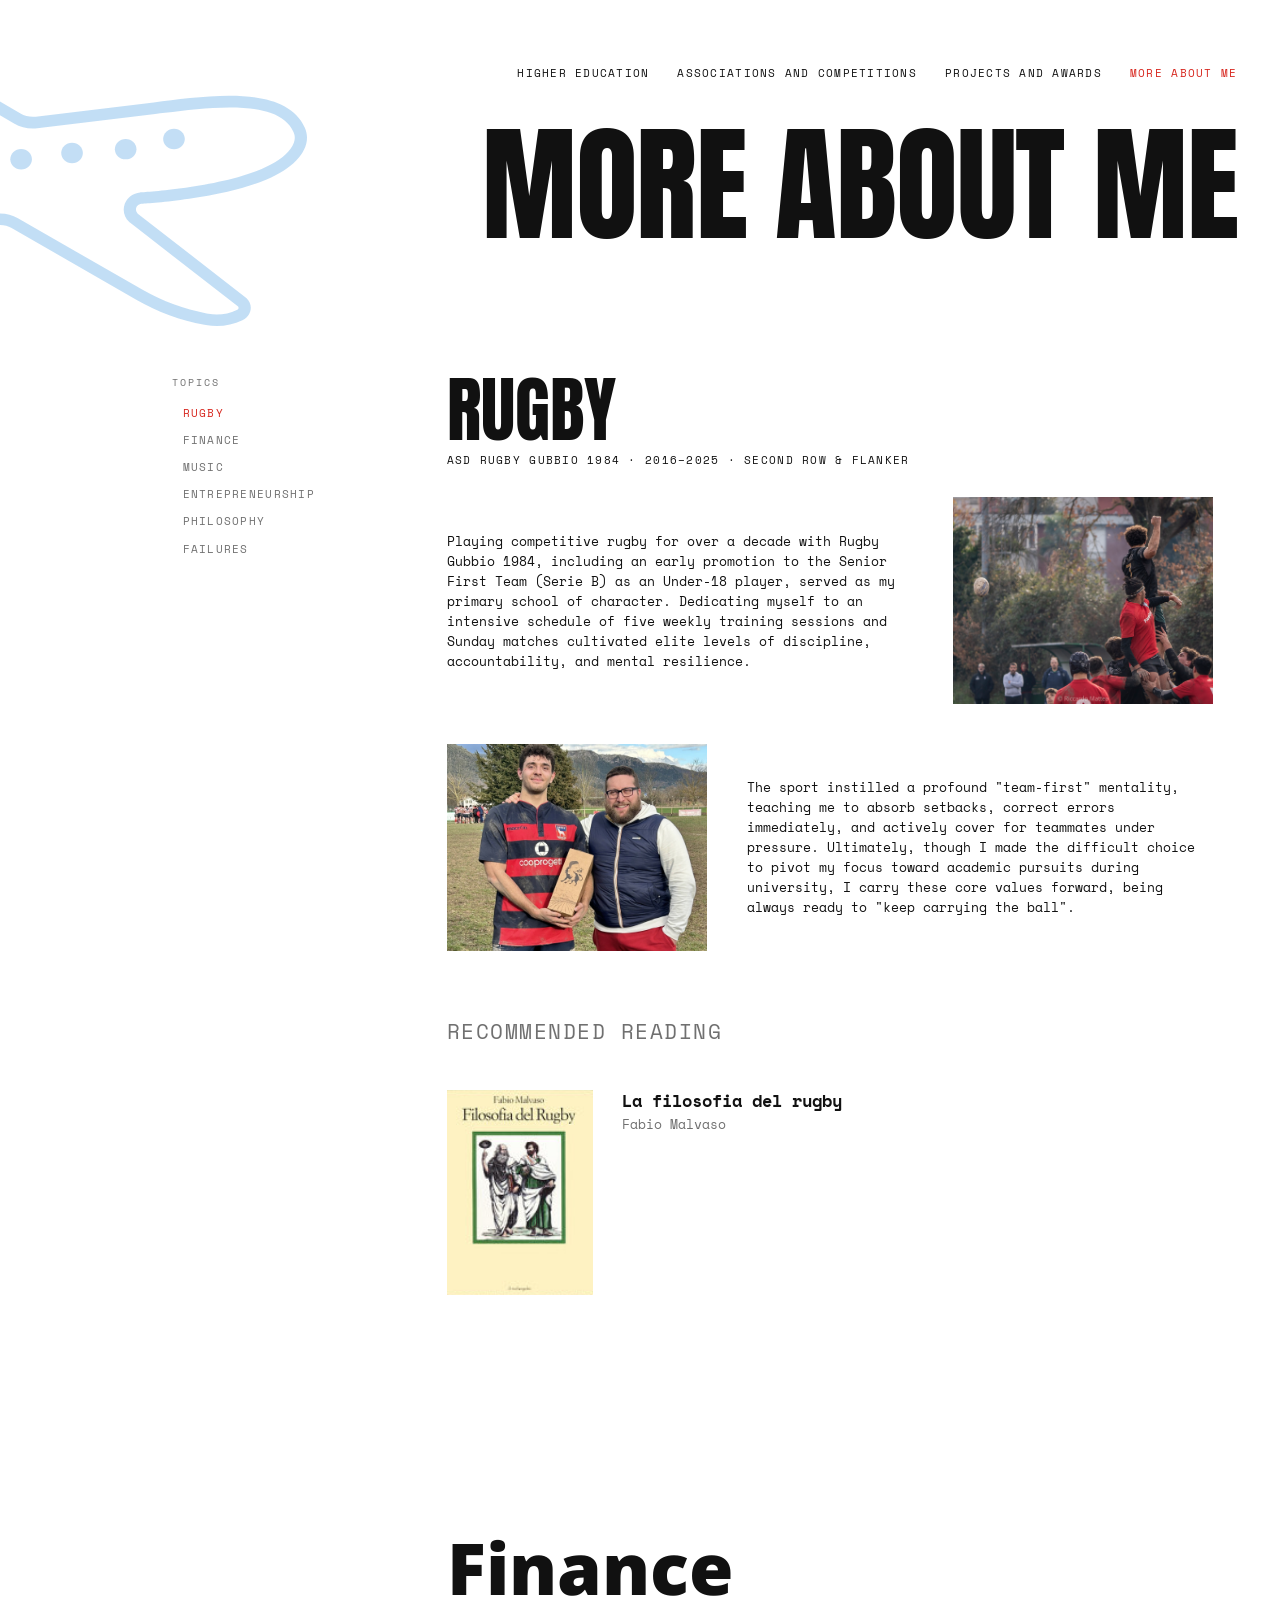
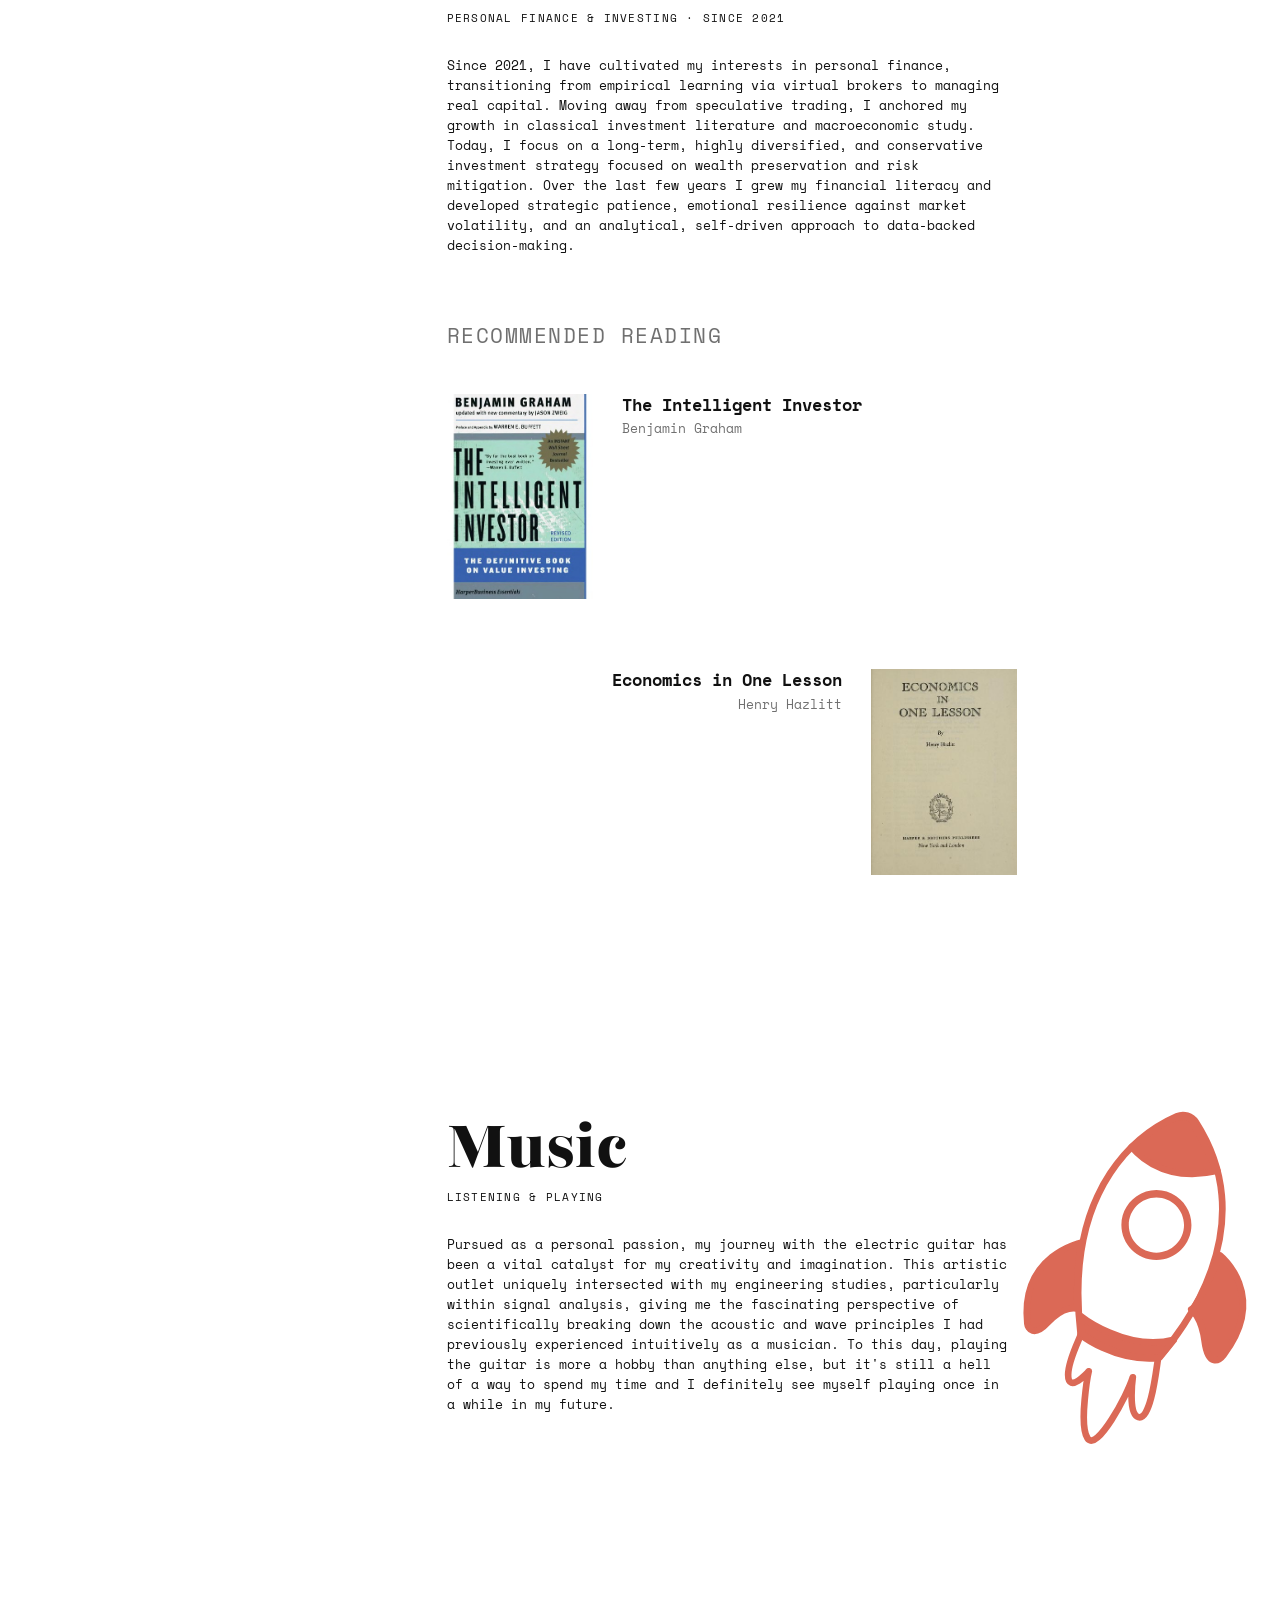
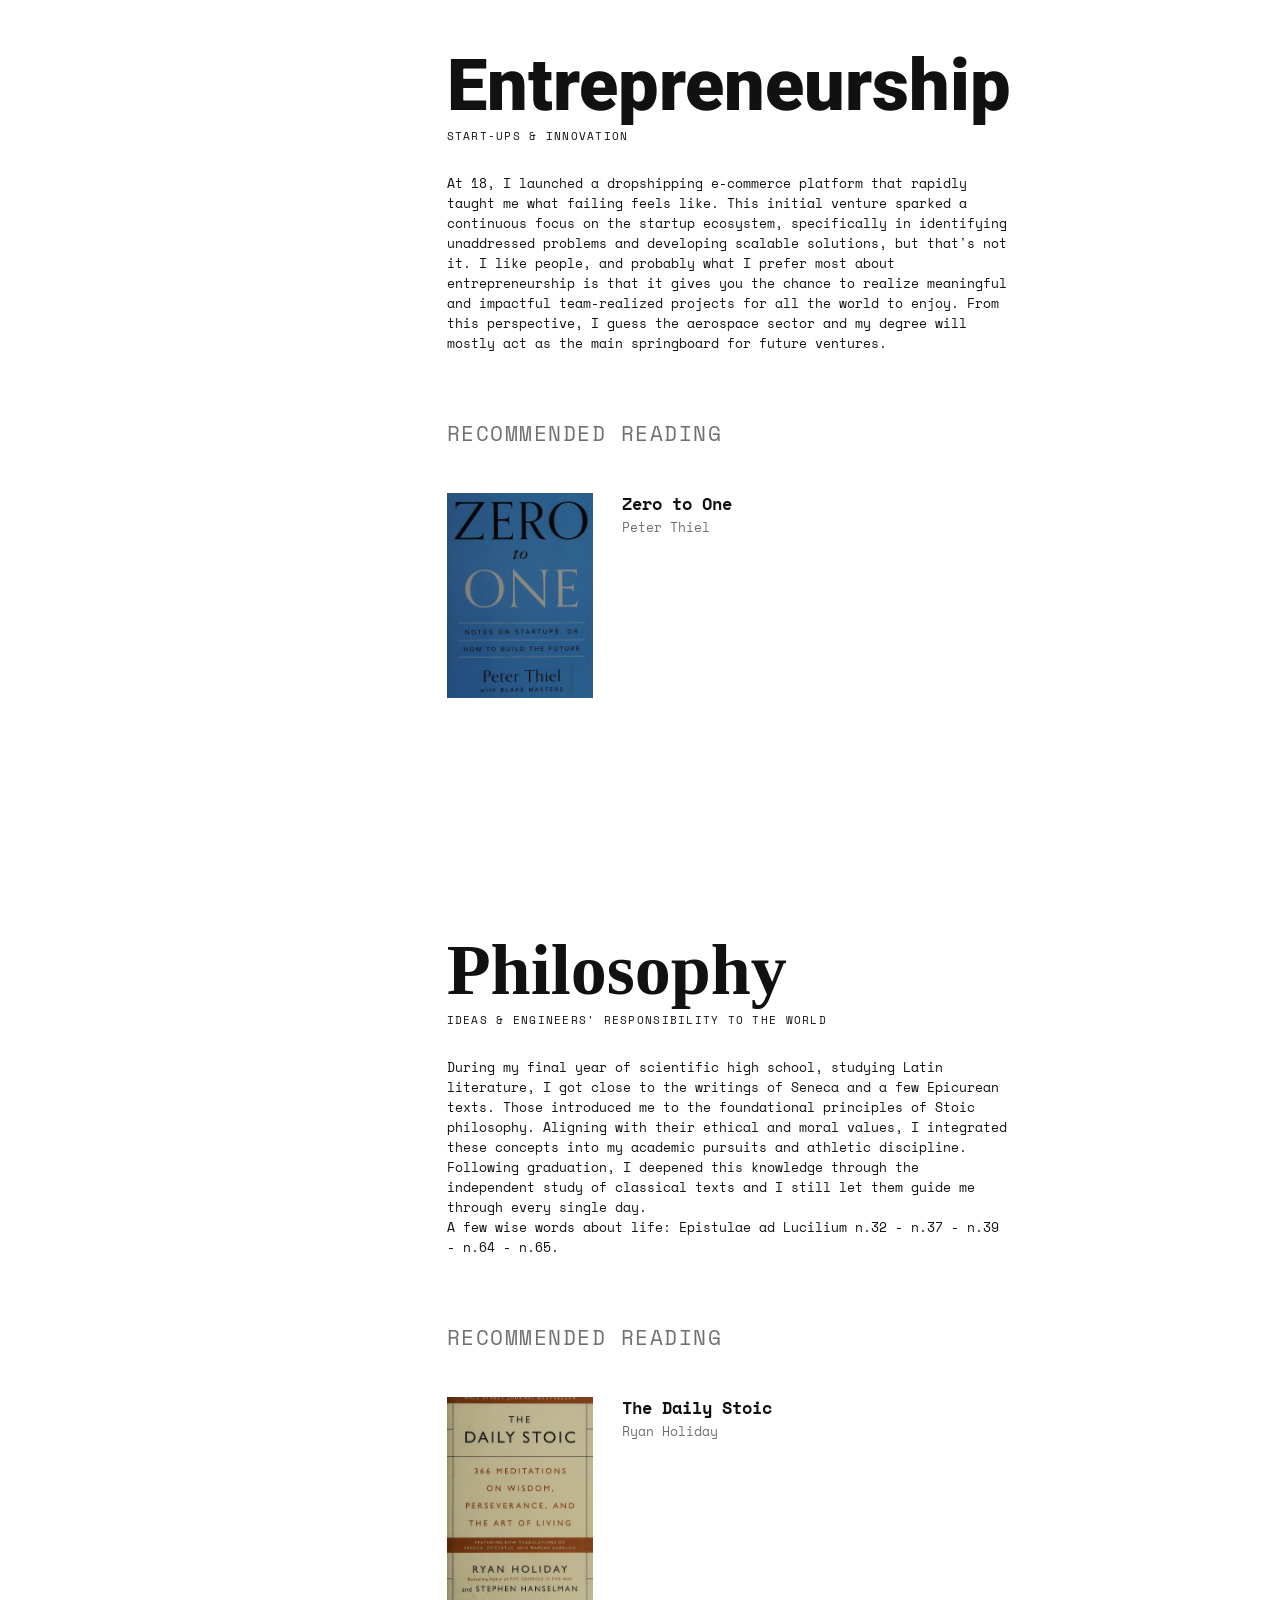
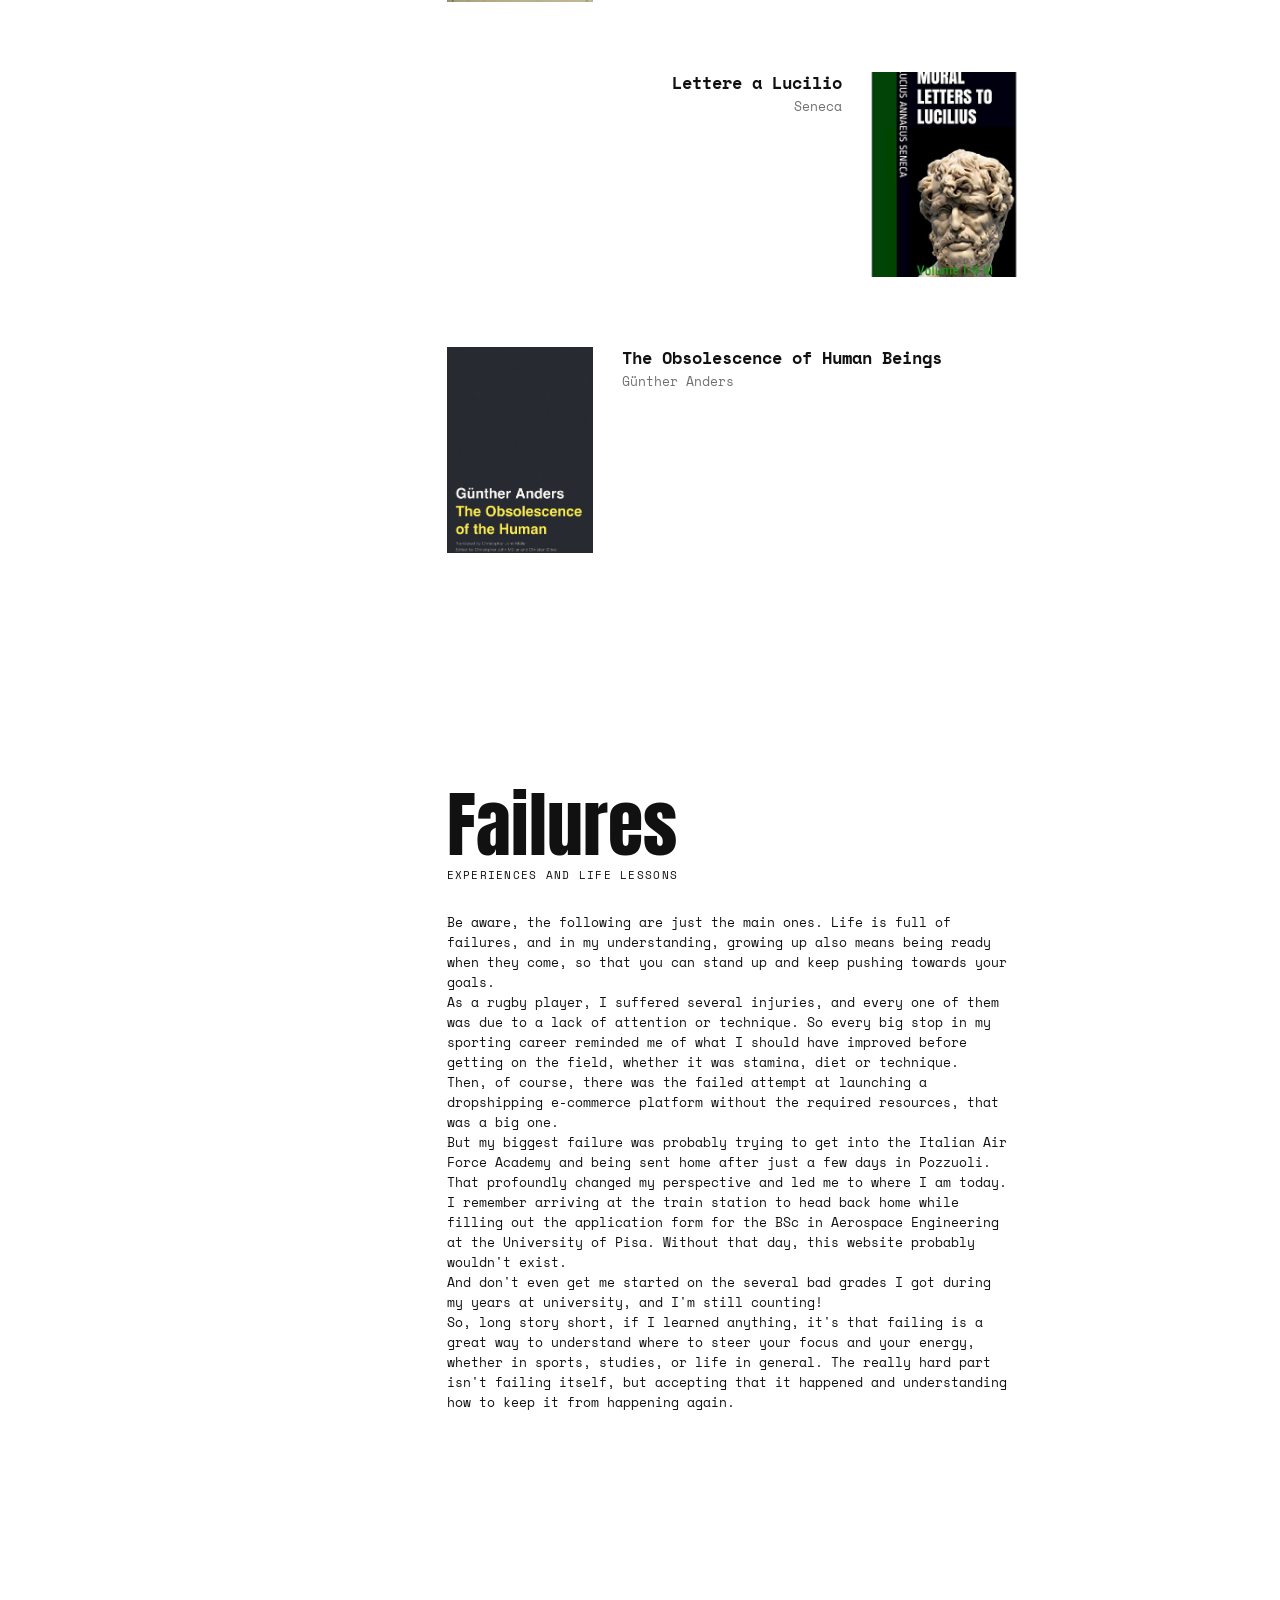
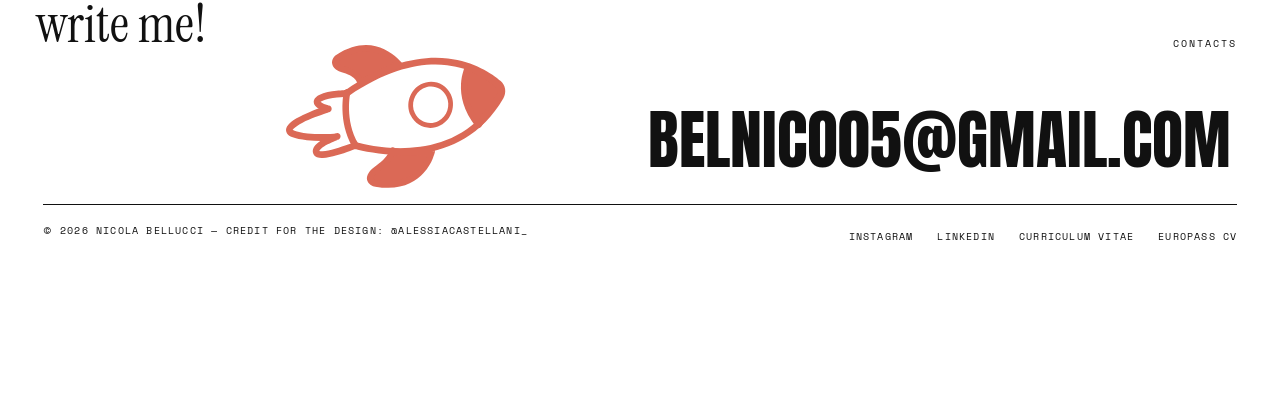
==== commit 112d26cf: "Fix about copy, unify the footer credit, enlarge the copyright sign - About: typos and phrasing in F" ====
--- a/about.html
+++ b/about.html
@@ -59,7 +59,7 @@
 
           <div class="topic-row">
             <p class="topic-context">Playing competitive rugby for over a decade with Rugby Gubbio 1984, including an early promotion to the Senior First Team (Serie B) as an Under-18 player, served as my primary school of character. Dedicating myself to an intensive schedule of five weekly training sessions and Sunday matches cultivated elite levels of discipline, accountability, and mental resilience.</p>
-            <img class="topic-photo" src="rugby%20pictures/DSC07235.jpg" alt="Rugby photo">
+            <img class="topic-photo" src="rugby%20pictures/DSC07235.jpg" alt="Lineout during a Rugby Gubbio match">
           </div>
           <div class="topic-row">
             <img class="topic-photo" src="rugby%20pictures/manofthematch.jpeg" alt="Man of the Match">
@@ -84,7 +84,7 @@
           <div class="topic-subtitle">Personal Finance &amp; Investing &middot; Since 2021</div>
 
           <p class="topic-context">
-            Since 2021, I have cultivated my interests in personal finance, transitioning from empirical learning via virtual brokers to managing real capital. Moving away from speculative trading, I anchored my growth in classical investment literature and macroeconomic study. Today, I focus on a long-term, highly diversified, and conservative investment strategy focused on wealth preservation and risk mitigation. In this last years I grew my financial literacy and developed strategic patience, emotional resilience against market volatility, and an analytical, self-driven approach to data-backed decision-making.
+            Since 2021, I have cultivated my interests in personal finance, transitioning from empirical learning via virtual brokers to managing real capital. Moving away from speculative trading, I anchored my growth in classical investment literature and macroeconomic study. Today, I focus on a long-term, highly diversified, and conservative investment strategy focused on wealth preservation and risk mitigation. Over the last few years I grew my financial literacy and developed strategic patience, emotional resilience against market volatility, and an analytical, self-driven approach to data-backed decision-making.
           </p>
 
           <div class="books-heading">Recommended Reading</div>
@@ -134,7 +134,7 @@
           <div class="topic-subtitle">Start-ups &amp; Innovation</div>
 
           <p class="topic-context">
-            At 18, I launched a dropshipping e-commerce platform, that rapidly thought me what failing feels like. This initial venture sparked a continuous focus on the startup ecosystem, specifically in identifying unaddressed problems and developing scalable solutions, but that's not it. I like people, and proprably what I prefer most about entrepeneruship is that it gives you the chance to realize meaningful and impactful team-realized projects for all the world to enjoy. In this optic I guess the aerospace sector and my degree will mostly act as the main springboard for future ventures.        </p>
+            At 18, I launched a dropshipping e-commerce platform that rapidly taught me what failing feels like. This initial venture sparked a continuous focus on the startup ecosystem, specifically in identifying unaddressed problems and developing scalable solutions, but that's not it. I like people, and probably what I prefer most about entrepreneurship is that it gives you the chance to realize meaningful and impactful team-realized projects for all the world to enjoy. From this perspective, I guess the aerospace sector and my degree will mostly act as the main springboard for future ventures.        </p>
 
           <div class="books-heading">Recommended Reading</div>
           <div class="books-grid">
@@ -151,10 +151,10 @@
         <!-- PHILOSOPHY -->
         <section class="topic-section" id="philosophy">
           <h2 class="topic-heading title--poster topic-heading--philosophy">Philosophy</h2>
-          <div class="topic-subtitle">Ideas &amp; Engineers'responsibility to the world</div>
-
-          <p class="topic-context">
-            During my final year of scientific high school, studying Latin literature, I got close to the writings of Seneca and a few Epicurean texts. Those introduced me to the foundational principles of Stoic philosophy. Aligning with their ethical and moral values, I integrated these concepts into my academic pursuits and athletic discipline. Following graduation, I deepened this knowledge through the independent study of classical texts and I still let them guide me through every single day. <br> A few wise words about life: Epistulae ad Lucilium n.32 - n.37 - n.39 - n.64 - n.65 .  </p>
+          <div class="topic-subtitle">Ideas &amp; Engineers' responsibility to the world</div>
+
+          <p class="topic-context">
+            During my final year of scientific high school, studying Latin literature, I got close to the writings of Seneca and a few Epicurean texts. Those introduced me to the foundational principles of Stoic philosophy. Aligning with their ethical and moral values, I integrated these concepts into my academic pursuits and athletic discipline. Following graduation, I deepened this knowledge through the independent study of classical texts and I still let them guide me through every single day. <br> A few wise words about life: Epistulae ad Lucilium n.32 - n.37 - n.39 - n.64 - n.65.</p>
 
           <div class="books-heading">Recommended Reading</div>
           <div class="books-grid">
@@ -192,7 +192,7 @@
             As a rugby player, I suffered several injuries, and every one of them was due to a lack of attention or technique. So every big stop in my sporting career reminded me of what I should have improved before getting on the field, whether it was stamina, diet or technique. <br>
             Then, of course, there was the failed attempt at launching a dropshipping e-commerce platform without the required resources, that was a big one.<br>
             But my biggest failure was probably trying to get into the Italian Air Force Academy and being sent home after just a few days in Pozzuoli. That profoundly changed my perspective and led me to where I am today. I remember arriving at the train station to head back home while filling out the application form for the BSc in Aerospace Engineering at the University of Pisa. Without that day, this website probably wouldn't exist.<br>
-            And don't even get me started on the several bad grades I got during my years at university, and I'm still counting! <br> So, long story short, if I learned something is that failing is a great way to understand where to steer your focus and your energy, whether in sports, studies, or life in general. The really hard part isn't failing itself, but accepting that it happened and understanding how to keep it from happening again.
+            And don't even get me started on the several bad grades I got during my years at university, and I'm still counting! <br> So, long story short, if I learned anything, it's that failing is a great way to understand where to steer your focus and your energy, whether in sports, studies, or life in general. The really hard part isn't failing itself, but accepting that it happened and understanding how to keep it from happening again.
           </p>
         </section>
 
@@ -221,11 +221,10 @@
       <a class="contact-email" href="mailto:belnico05@gmail.com">belnico05@gmail.com</a>
 
       <div class="footer-bar">
-        <!-- the designer's Instagram: paste the profile link and the handle -->
-        <span>© 2026 Nicola Bellucci — Designed by <a href="https://www.instagram.com/alessiacastellani_/" target="_blank" rel="noopener">@alessiacastellani_</a> — Coded by a new era MECHA </span>
+        <span><span class="copyright">©</span> 2026 Nicola Bellucci — Credit for the design: <a href="https://www.instagram.com/alessiacastellani_/" target="_blank" rel="noopener">@alessiacastellani_</a></span>
         <nav class="social-nav" aria-label="Social">
-          <a href="https://www.instagram.com/bel.nico.05/">Instagram</a>
-          <a href="https://www.linkedin.com/in/nicola-bellucci-a7a843324/">LinkedIn</a>
+          <a href="https://www.instagram.com/bel.nico.05/" target="_blank" rel="noopener">Instagram</a>
+          <a href="https://www.linkedin.com/in/nicola-bellucci-a7a843324/" target="_blank" rel="noopener">LinkedIn</a>
           <a href="cv/Nicola-Bellucci-CV.pdf" target="_blank" rel="noopener">Curriculum Vitae</a>
           <a href="cv/Nicola-Bellucci-Europass.pdf" target="_blank" rel="noopener">Europass CV</a>
         </nav>
--- a/styles.css
+++ b/styles.css
@@ -439,6 +439,13 @@
   text-transform: uppercase;
 }
 
+/* Space Mono draws © small and raised: brought up to cap height, on the baseline */
+.copyright {
+  font-size: 1.4em;
+  line-height: 0;
+  vertical-align: -0.31em;
+}
+
 .social-nav {
   display: flex;
   flex-wrap: wrap;
